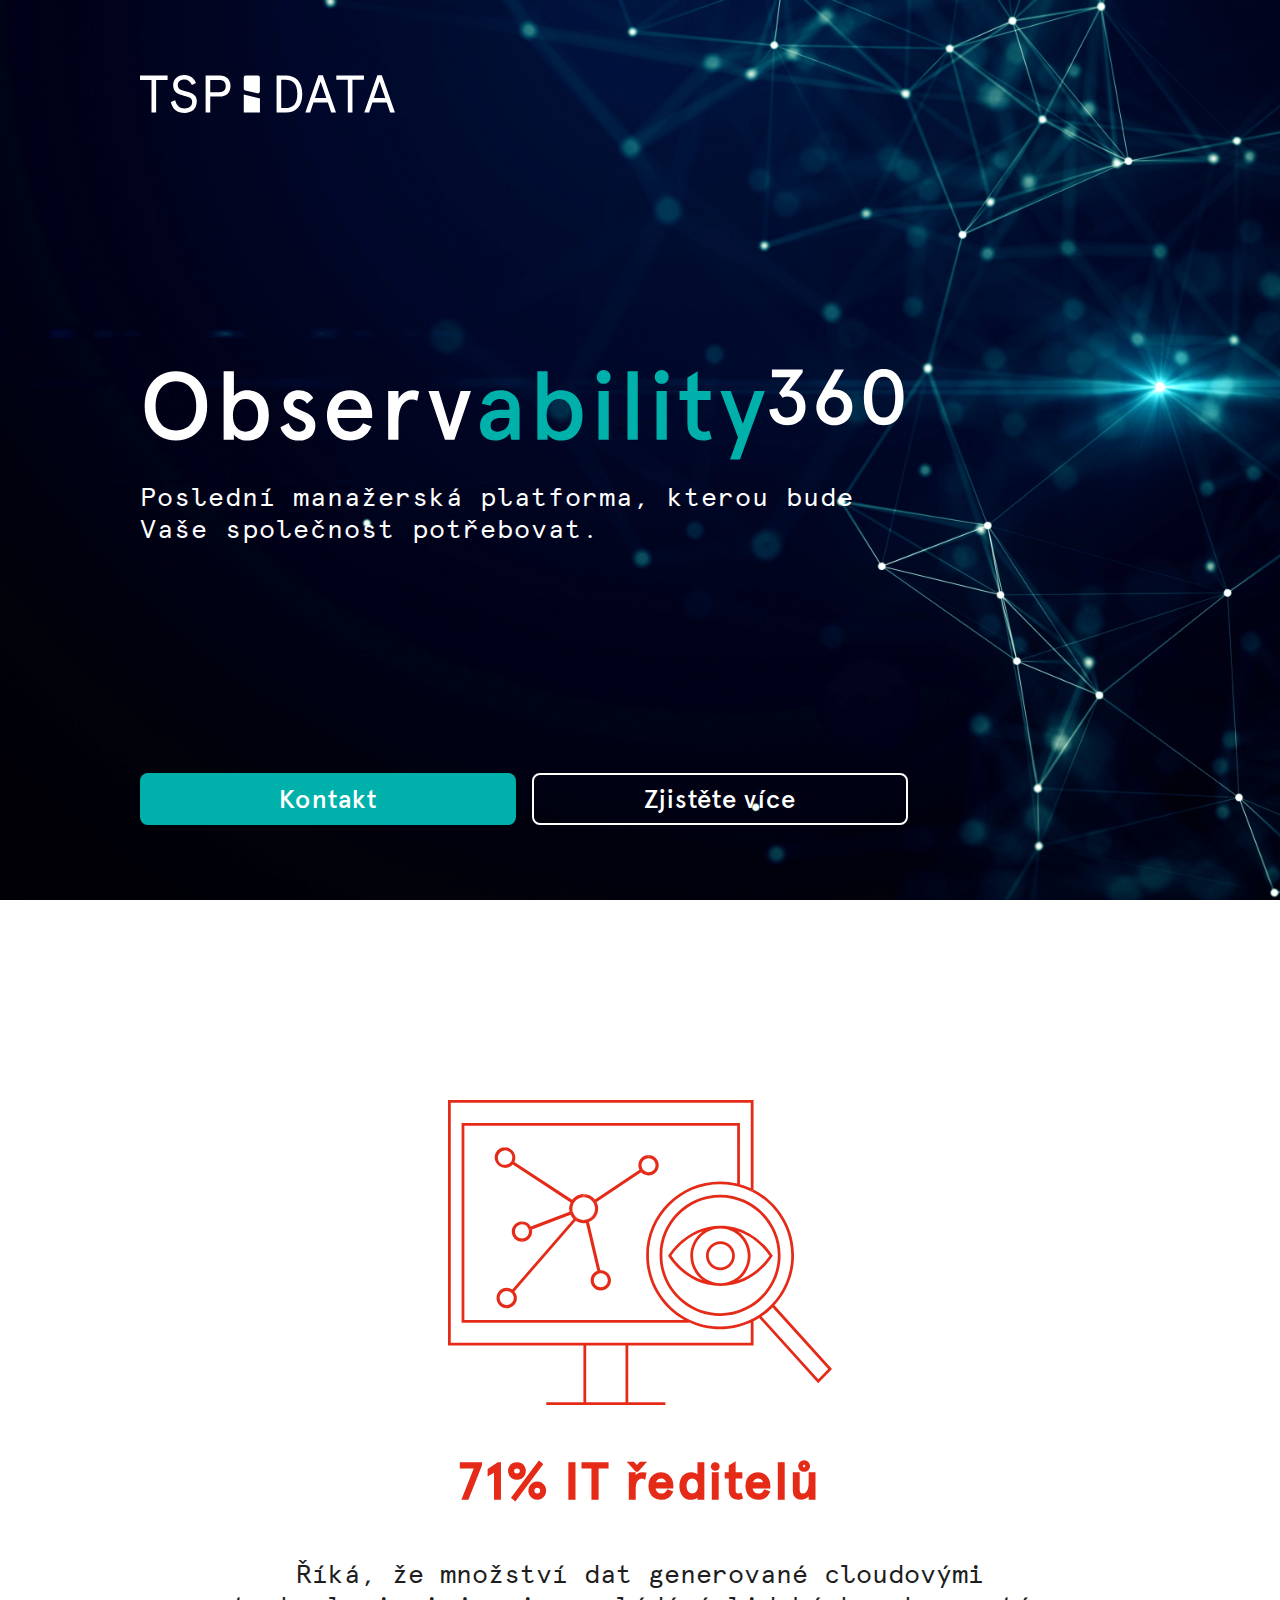
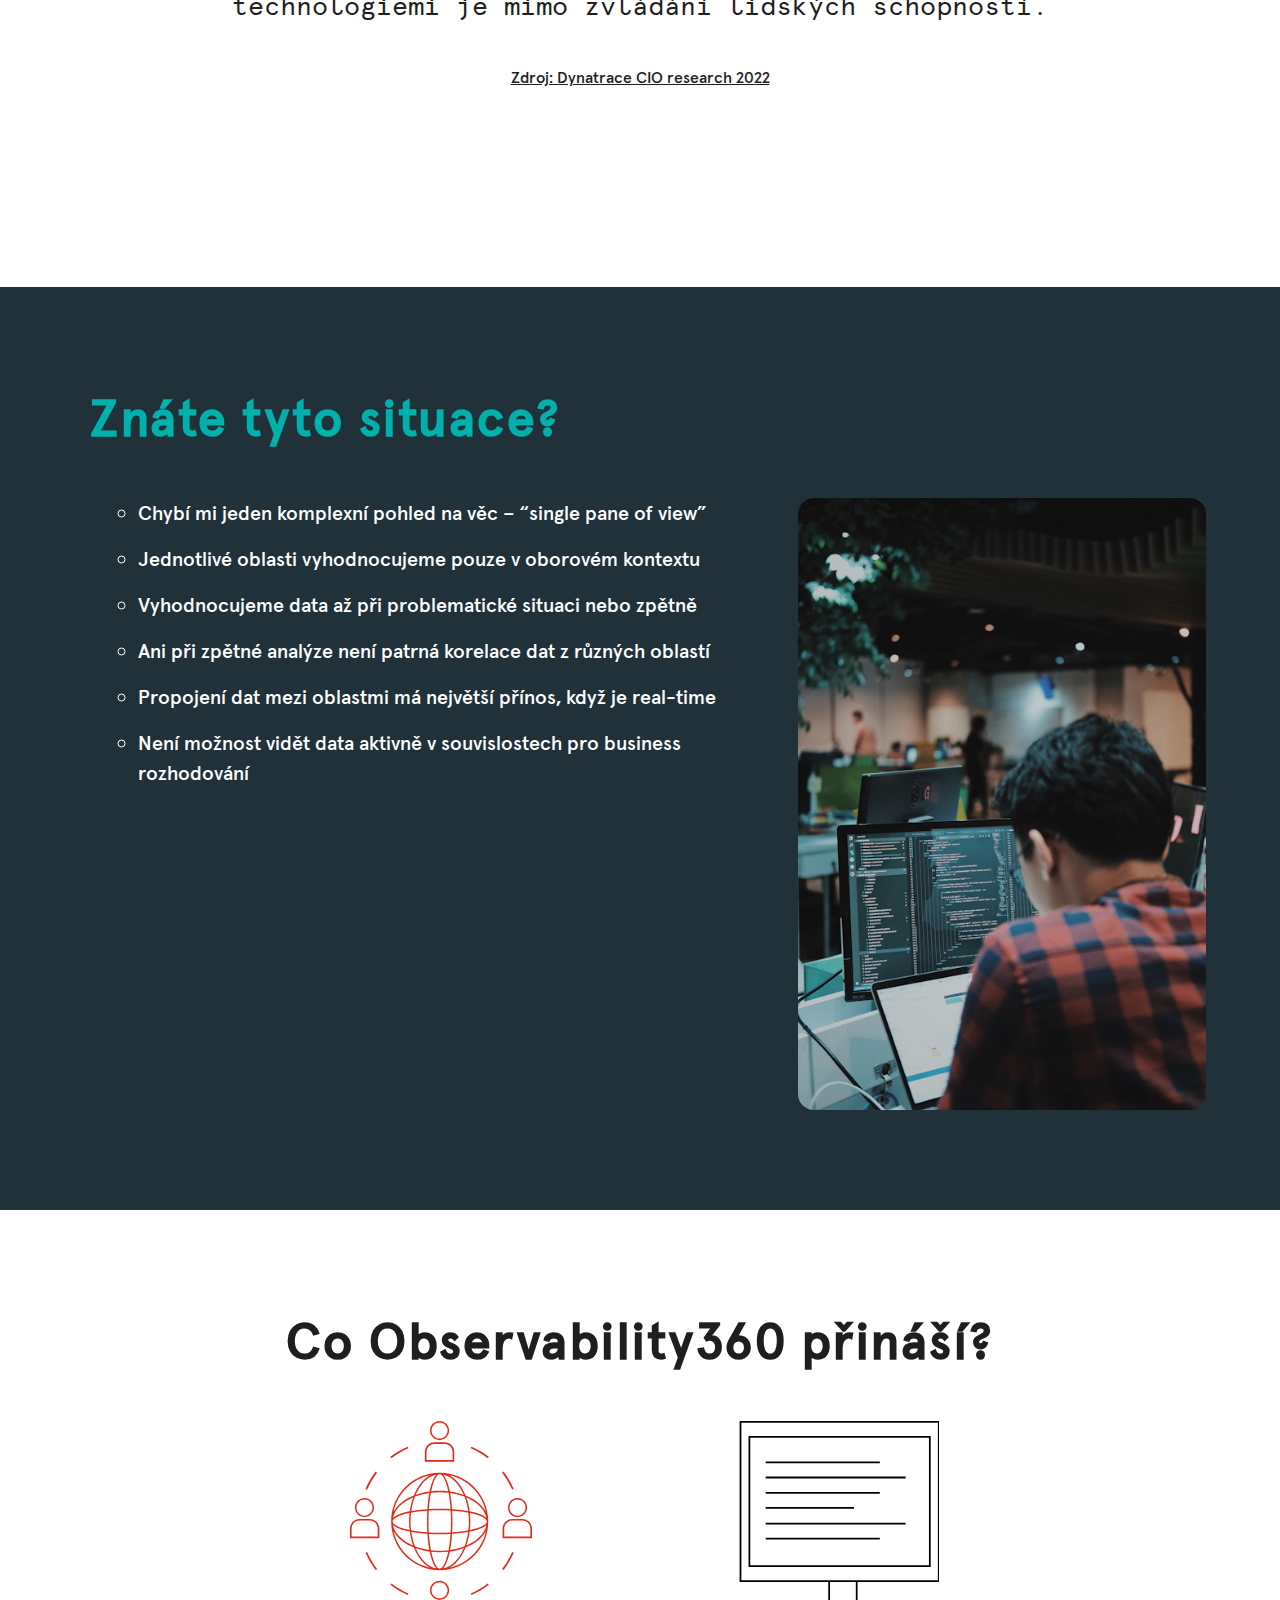
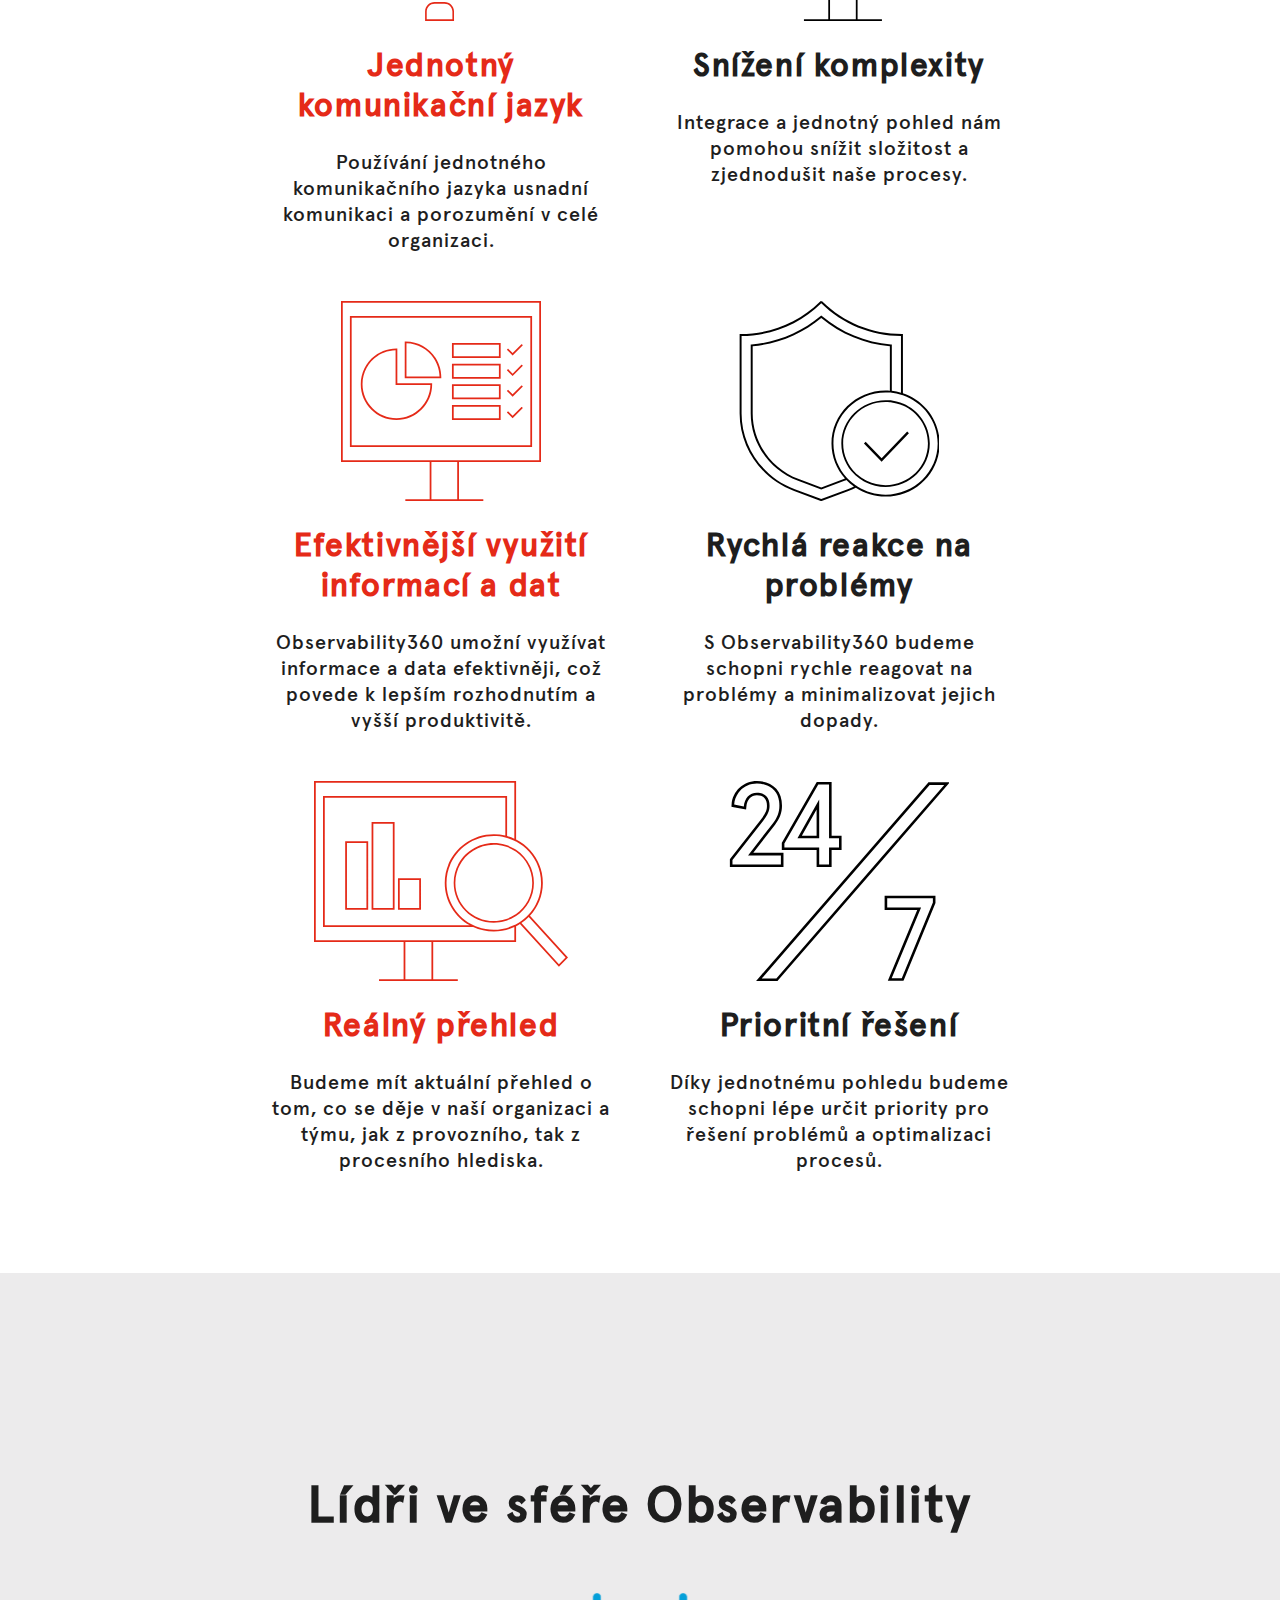
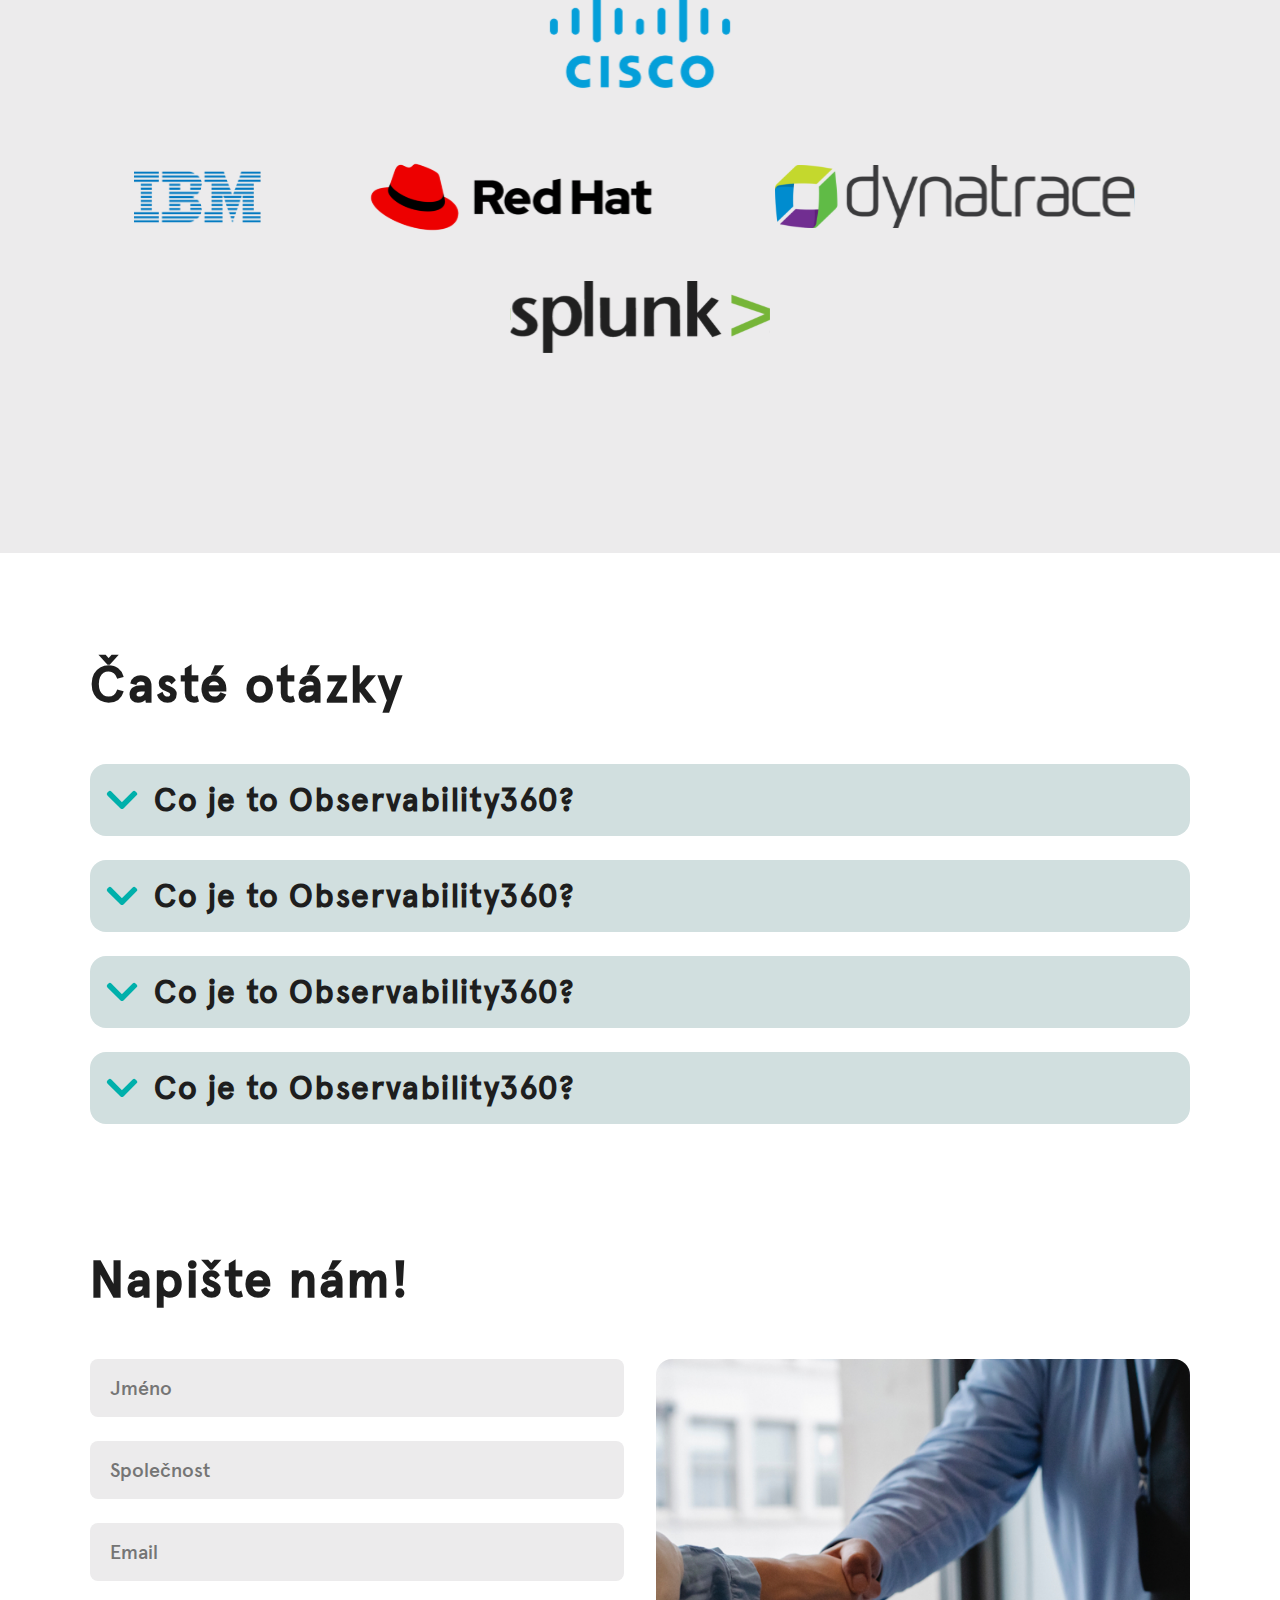
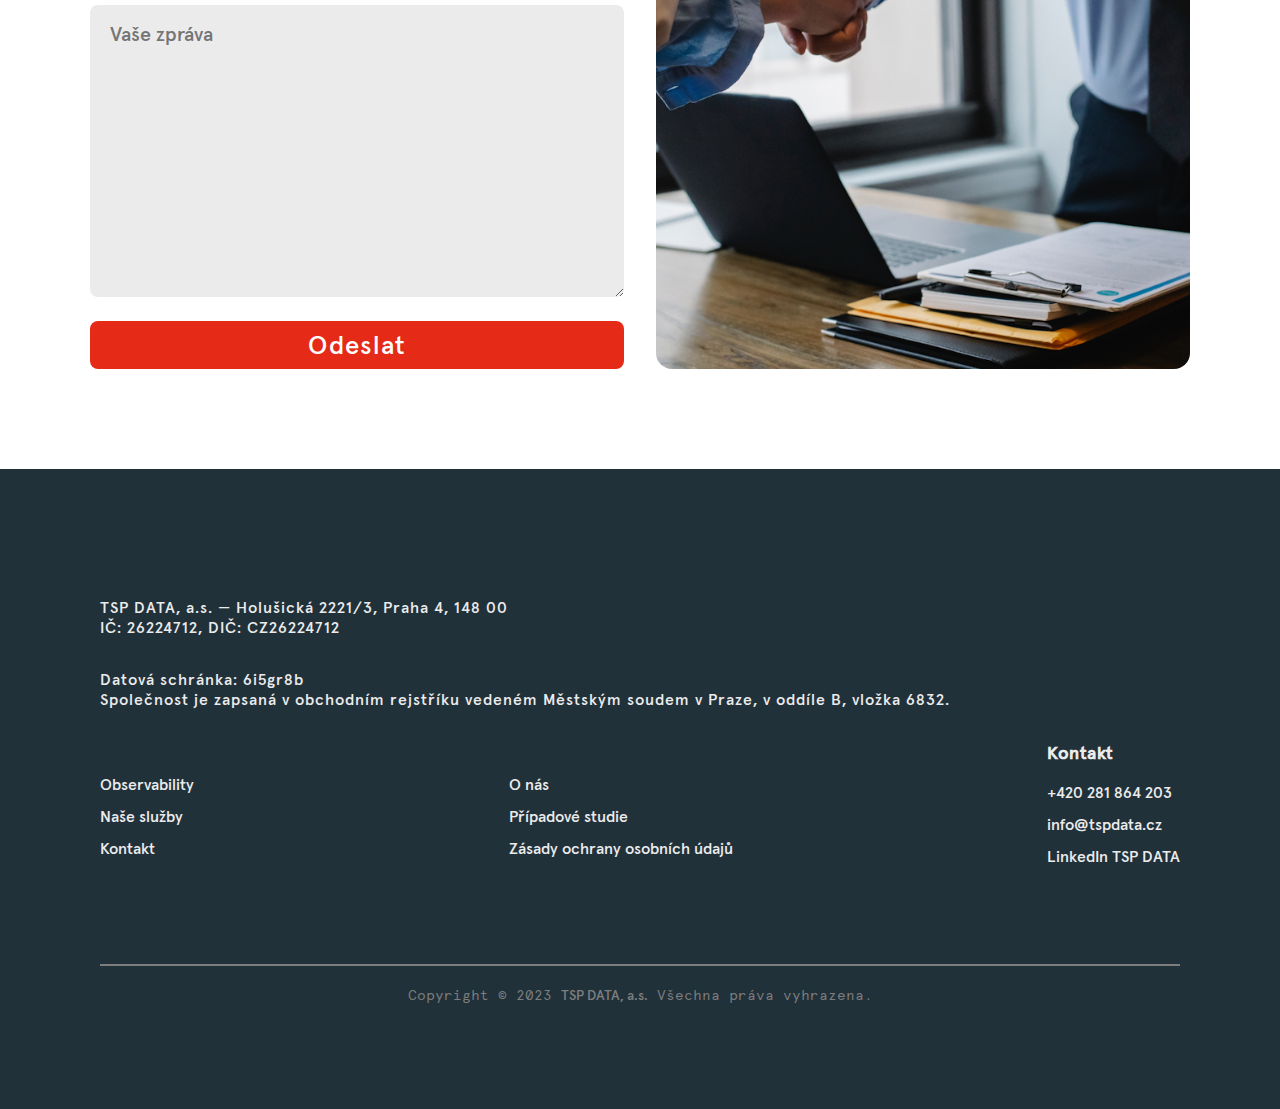
==== index.html @ fbb6b7b9 "changed media queries to use max and min width" ====
<!DOCTYPE html>
<html lang="en">
<head>
  <meta charset="UTF-8">
  <meta name="viewport" content="width=device-width, initial-scale=1.0">
  <title>TSP Data | Observability360 </title>
  <meta title="Observability360 je platforma ...">
  <link rel="stylesheet" href="css/global.css">
  <script defer src="script.js"></script>
  <link rel="icon" href="https://www.tspdata.cz/wp-content/uploads/2023/11/cropped-tsp_favicon-192x192.png" sizes="192x192">
  <meta property="og:type" content="website">
  <meta property="og:locale" content="cs_CZ">
  <meta property="og:title" content="TSP DATA, a.s.">
  <meta property="og:url" content="https://www.tspdata.cz/">
  <meta property="og:site_name" content="TSP DATA, a.s.">
  <meta name="twitter:card" content="summary_large_image">
</head>
<body>
  <section class="hero">
    <div class="text-max-width-container">
      <div class="hero-container">
        <a href="https://tspdata.cz" class="logo-tsp"><img class="logo-tsp" src="assets/logos/TSP-DATA-logo_dopln-bila.svg" alt="TSP Data logo"></a>
        <div>
          <img class="logo" src="assets/logos/O360-blue-light.svg" alt="Observability360 logo">
          <h3 class="subtitle">Poslední manažerská platforma, kterou bude Vaše společnost potřebovat.</h3>
        </div> 
        <div class="btn-side-by-side">
          <a href="#contact-form">
            <button class="primary">Kontakt</button>
          </a>
          <a href="#research">
            <button class="secondary">Zjistěte více</button>
          </a>
        </div>
      </div>  
    </div>      
  </section>
  <section id="research" class="research">
    <div class="text-max-width-container">
      <div class="research-container">
        <img class="o360"src="assets/icons/TSP-ikona-O360-cervena.svg" alt="Observability360 logo">
        <h1>71% IT ředitelů</h1>
        <h3>Říká, že množství dat generované cloudovými technologiemi je mimo zvládání lidských schopností.</h3>
        <a href="https://www.dynatrace.com/news/press-release/2022-global-cio-report/" class="source">Zdroj: Dynatrace CIO research 2022</a>
      </div>
    </div>
  </section>
  <!-- <svg class="divider-top" xmlns="http://www.w3.org/2000/svg" viewBox="0 0 1279 50" fill="none">
    <path d="M-1 50L1279 0V50H-1Z" fill="#20313A"/>
    </svg> -->
  <section class="situations">
    <div class="text-max-width-container">
      <h1>Znáte tyto situace?</h1>
      <div class="situations-grid">
        <ul>
          <li>Chybí mi jeden komplexní pohled na věc – “single pane of view”</li>
          <li>Jednotlivé oblasti vyhodnocujeme pouze v oborovém kontextu</li>
          <li>Vyhodnocujeme data až při problematické situaci nebo zpětně</li>
          <li>Ani při zpětné analýze není patrná korelace dat z různých oblastí</li>
          <li>Propojení dat mezi oblastmi má největší přínos, když je real-time</li>
          <li>Není možnost vidět data aktivně v souvislostech pro business rozhodování</li>
        </ul>
        <img src="assets/images/arif-riyanto-G1N9kDHqBrQ-unsplash.webp" alt="Programátor">
      </div>
    </div>
  </section>
  <!-- <svg class="divider-bottom" xmlns="http://www.w3.org/2000/svg" viewBox="0 0 1279 50" fill="none">
    <path d="M1279 0L-1 50V0L1279 0Z" fill="#20313A"/>
  </svg> -->
  <section class="key-features">
    <div class="text-max-width-container">
      <h1> Co Observability360 přináší?</h1>
      <div class="card-area">
        <div class="card">
          <img src="assets/icons/TSP-ikona-outsourcing-cervena.svg" alt="">
          <h2 class="red">Jednotný komunikační jazyk</h2>
          <p>Používání jednotného komunikačního jazyka usnadní komunikaci a porozumění v
            celé organizaci.</p> 
        </div>
        <div class="card">
          <img src="assets/icons/TSP-ikona-ICT-cerna.svg" alt="">
          <h2 class="blue">Snížení komplexity</h2>
          <p>Integrace a jednotný pohled nám pomohou snížit složitost a zjednodušit naše procesy.</p> 
        </div>
        <div class="card">
          <img src="assets/icons/TSP-ikona-analyza-cervena.svg" alt="">
          <h2 class="red">Efektivnější využití informací a dat</h2>
          <p>Observability360  umožní využívat informace a data efektivněji, což povede k lepším rozhodnutím a vyšší produktivitě.</p> 
        </div>
        <div class="card">
          <img src="assets/icons/TSP-ikona-security-cerna.svg" alt="">
          <h2 class="blue">Rychlá reakce na problémy</h2>
          <p>S Observability360 budeme schopni rychle reagovat na problémy a minimalizovat
            jejich dopady.</p> 
        </div>
        <div class="card">
          <img src="assets/icons/TSP-ikona-monitoring-cervena.svg" alt="">
          <h2 class="red">Reálný přehled</h2>
          <p>Budeme mít aktuální přehled o tom, co se děje v naší organizaci a týmu, jak z provozního, tak z
            procesního hlediska.</p> 
        </div>
        <div class="card">
          <img src="assets/icons/TSP-ikona-24-7-cerna.svg" alt="">
          <h2 class="blue">Prioritní řešení</h2>
          <p>Díky jednotnému pohledu budeme schopni lépe určit priority pro řešení problémů a optimalizaci
            procesů.</p> 
        </div>
      </div>  
    </div> 
  </section>
  <!-- <svg class="divider-top" xmlns="http://www.w3.org/2000/svg" viewBox="0 0 1279 50" fill="none">
    <path d="M1280 50L-1.99997 0V50L1280 50Z" fill="#ECEBEC"/>
  </svg> -->
  <section class="testimonials">
    <div class="text-max-width-container">
      <h1>Lídři ve sféře Observability</h1>
      <a href="https://www.cisco.com/site/us/en/solutions/full-stack-observability/what-is-observability.html"><img class="main-testimonial" src="assets/logos/cisco.svg" alt="Cisco Logo"></a>
      <div class="testimonials-area">
        <a href="https://www.ibm.com/topics/observability"><img src="assets/logos/ibm.png" alt="IBM Logo"></a>
        <a href="https://www.redhat.com/en/topics/devops/what-is-observability"><img src="assets/logos/redhat.svg" alt="RedHat Logo"></a>
        <a href="https://www.dynatrace.com/platform/observability/"><img src="assets/logos/dynatrace.svg" alt="Dynatrace logo"></a>
        <a href="https://www.splunk.com/en_us/blog/learn/observability.html"><img src="assets/logos/splunk.svg" alt="Splunk logo"></a>
      </div>
    </div>
  </section>
  <!-- <svg class="divider-bottom" xmlns="http://www.w3.org/2000/svg" viewBox="0 0 1279 50" fill="none">
    <path d="M-2 0L1280 50V0L-2 0Z" fill="#ECEBEC"/>
  </svg> -->
  <section class="faq">
    <div class="text-max-width-container">
      <h1>Časté otázky</h1>
      <div class="faq-card open">
        <div class="title" onclick="toggleText(this)">
          <button class="open-faq">
            <img class="open-btn show" src="assets/icons/open-blue.svg" alt="Open">
            <img class="close-btn" src="assets/icons/close-blue.svg" alt="Close">
          </button>
          <h2>Co je to Observability360?</h2>
        </div>
        <div class="text">
          <p>Lorem, ipsum dolor sit amet consectetur adipisicing elit. Officiis debitis placeat incidunt velit vero. Impedit, quia? Placeat quas alias fugiat debitis quos, molestiae pariatur eveniet. Accusamus magni amet suscipit adipisci.</p>
        </div>
      </div>
      <div class="faq-card open">
        <div class="title" onclick="toggleText(this)">
          <button class="open-faq">
            <img class="open-btn show" src="assets/icons/open-blue.svg" alt="Open">
            <img class="close-btn" src="assets/icons/close-blue.svg" alt="Close">
          </button>
          <h2>Co je to Observability360?</h2>
        </div>
        <div class="text">
          <p>Lorem, ipsum dolor sit amet consectetur adipisicing elit. Officiis debitis placeat incidunt velit vero. Impedit, quia? Placeat quas alias fugiat debitis quos, molestiae pariatur eveniet. Accusamus magni amet suscipit adipisci.</p>
        </div>
      </div>
      <div class="faq-card open">
        <div class="title" onclick="toggleText(this)">
          <button class="open-faq">
            <img class="open-btn show" src="assets/icons/open-blue.svg" alt="Open">
            <img class="close-btn" src="assets/icons/close-blue.svg" alt="Close">
          </button>
          <h2>Co je to Observability360?</h2>
        </div>
        <div class="text">
          <p>Lorem, ipsum dolor sit amet consectetur adipisicing elit. Officiis debitis placeat incidunt velit vero. Impedit, quia? Placeat quas alias fugiat debitis quos, molestiae pariatur eveniet. Accusamus magni amet suscipit adipisci.</p>
        </div>
      </div>
      <div class="faq-card open">
        <div class="title" onclick="toggleText(this)">
          <button class="open-faq">
            <img class="open-btn show" src="assets/icons/open-blue.svg" alt="Open">
            <img class="close-btn" src="assets/icons/close-blue.svg" alt="Close">
          </button>
          <h2>Co je to Observability360?</h2>
        </div>
        <div class="text">
          <p>Lorem, ipsum dolor sit amet consectetur adipisicing elit. Officiis debitis placeat incidunt velit vero. Impedit, quia? Placeat quas alias fugiat debitis quos, molestiae pariatur eveniet. Accusamus magni amet suscipit adipisci.</p>
        </div>
      </div>
    </div>
  </section>
  <section id="contact-form" class="contact-form">
    <div class="text-max-width-container">
      <h1>Napište nám!</h1>
      <div class="form-grid">
        <form action="submit">
          <input type="text" placeholder="Jméno">
          <input type="text" placeholder="Společnost">
          <input type="email"placeholder="Email">
          <textarea placeholder="Vaše zpráva" cols="30" rows="10"></textarea>
          <button class="primary" type="submit">Odeslat</button>
        </form>
        <img src="assets/images/pexels-sora-shimazaki-5673488.webp" alt="Dva lidé podávající si ruku">
      </div>
    </div> 
  </section>
  <section class="footer">
    <div class="text-max-width-container">
      <div id="footer" class="container">
        <div class="footer__row">
          <div class="footer__left">
            <div class="">
              <a href="/"><img src="https://www.tspdata.cz/wp-content/themes/tsp-data/images/logo-footer.svg" alt=""></a>
              <p>TSP DATA, a.s. — Holušická 2221/3, Praha 4, 148 00 <br>
                IČ: 26224712, DIČ: CZ26224712 </p>
    
              <p>Datová schránka: 6i5gr8b <br>
                Společnost je zapsaná v obchodním rejstříku vedeném Městským soudem v Praze, v oddíle B, vložka 6832.
              </p>
            </div>
          </div>
          <div class="footer_right">
            <div class="footer__nav">
              <ul>
                <li><a href="/sluzby/observability/">Observability</a></li>
                <li><a href="/sluzby/">Naše služby</a></li>
                <li><a href="/kontakt/">Kontakt</a></li>
              </ul>
            </div>
            <div class="footer__nav">
              <ul>
                <li><a href="/o-nas/">O nás</a></li>
                <li><a href="/pripadove-studie/">Případové studie</a></li>
                <li><a href="/ochrana-osobnich-udaju/">Zásady ochrany osobních údajů</a></li>
              </ul>
            </div>
            <div class="footer__social">
              <h5 class="footer__title">Kontakt</h5>
              <ul>
                <li><a href="tel: +420 281 864 203"><i class="ico ico-tel"></i>+420 281 864 203</a></li>
                <li><a href="mailto: info@tspdata.cz"><i class="ico ico-mail"></i>info@tspdata.cz</a></li>
                <li><a href="https://www.linkedin.com/company/tsp-data-a.s./about/"><i class="ico ico-in"></i>LinkedIn TSP DATA</a></li>
              </ul>
            </div>
    
          </div>
        </div>
        <div class="hr_wrapper">
          <hr>
        </div>
        <small>Copyright © 2023 <a href="/">TSP DATA, a.s.</a> Všechna práva vyhrazena.</small>
      </div>
    </div>
    
  </section>
  

</body>
</html>
---- css/global.css ----
@import url(faq.css);
@import url(form.css);
@import url(hero.css);
@import url(key-features.css);
@import url(research.css);
@import url(situations.css);
@import url(testimonials.css);
@import url(footer.css);

@import url(../font/apercu-mono.css);
@import url(../font/apercu.css);

:root {
  --clr-red: rgba(229, 42, 24, 1);
  --clr-black: rgba(30, 30, 30, 1);
  --clr-darkblue: rgba(0, 65, 92, 1);
  --clr-lightblue: rgba(0, 176, 171, 1);
  --clr-bluewhite: rgba(209, 223, 223, 1);
  --clr-offwhite: rgba(236, 235, 236, 1);
  --clr-greenblack: #20313A;
  --input-placeholder: rgba(30, 30, 30, 0.6);
  --font: 'apercu-medium-pro', sans-serif;
  --font-mono: 'apercu-mono-regular-pro', sans-serif;

  --heading-margin: 48px;
  --h1: 50px;
  --h2: 32px;
  --h3: 26px;
  --p: 20px;

  --default-padding: 5%;
}
* {
  padding:0;
  margin:0;
  box-sizing: border-box;
  font-family: var(--font);
  color:var(--clr-black);
}
html {
  scroll-behavior: smooth;
}
h1 {
  font-family: var(--font);
  font-size: var(--h1);
  font-style: normal;
  font-weight: 600;
  line-height: normal;
  letter-spacing: 2.5px;
  overflow-wrap: break-word;
  word-break: break-word;
}
h2 {
  font-family: var(--font);
  font-size: var(--h2);
  font-style: normal;
  font-weight: 600;
  line-height: normal;
  letter-spacing: 1.6px;
}
h3 {
  font-family: var(--font-mono);
  font-size: var(--h3);
  font-style: normal;
  font-weight: 400;
  line-height: normal;
}
p {
  font-family: var(--font);
  font-size: var(--p);
  font-style: normal;
  line-height: normal;
  letter-spacing: 1px;
}
li {
  font-family:var(--font);
  font-size: var(--p);
  font-style: normal;
  line-height: 150%;
  list-style-type:circle;
}
.primary, .secondary {
  padding: 8px 24px;
  color: #FFF;
  border-radius: 8px;
  font-weight: 500;
  font-family: var(--font);
  font-size: var(--h3);
  letter-spacing: 1.3px;
  cursor: pointer;
  width: 100%;
  height: 100%;
}
.primary {
  border:none;
  letter-spacing: 1.3px;
  background: #00B0AB;
  transition: transform 200ms; 
}
.primary:hover {
  transform: scale(1.05);
  filter:saturate(1.3)
}
.secondary {
  border:none;
  border: 2px solid #FFF;
  background-color: inherit;
  transition: background-color 200ms, color 200ms, transform 200ms
}
.secondary:hover {
  background-color: white;
  color:var(--clr-black);
  transform: scale(1.05);
}
.divider-top {
  bottom:-6px;
}
.divider-bottom {
  top: -3px;
}
.text-max-width-container {
  max-width: 1100px;
  margin: 0 auto;
}
@media screen and (max-width: 500px) {
  :root {
    --heading-margin: 24px;
    --h1: 28px;
    --h2: 22px;
    --h3: 18px;
    --p: 16px;
  }
}
@media screen and (min-width: 1100px) {
  :root {
    --default-padding: 50px;
  }
}
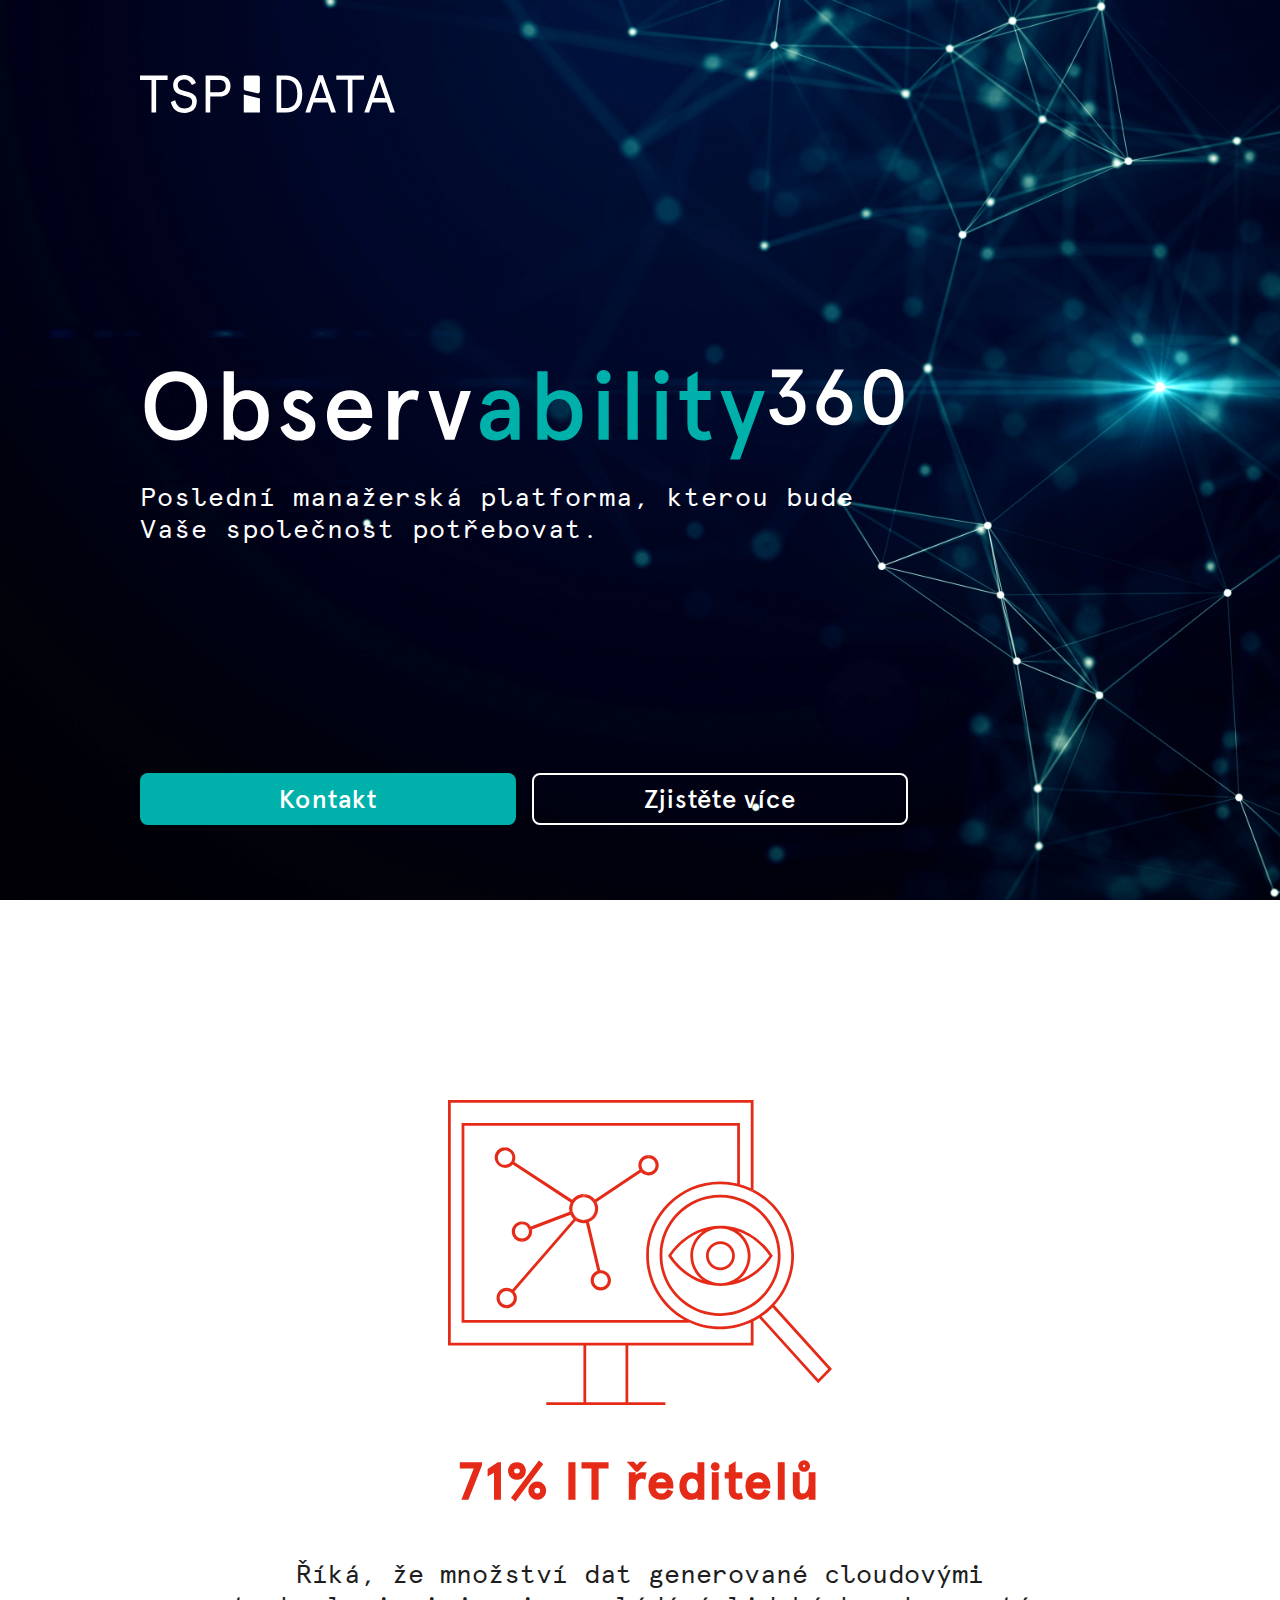
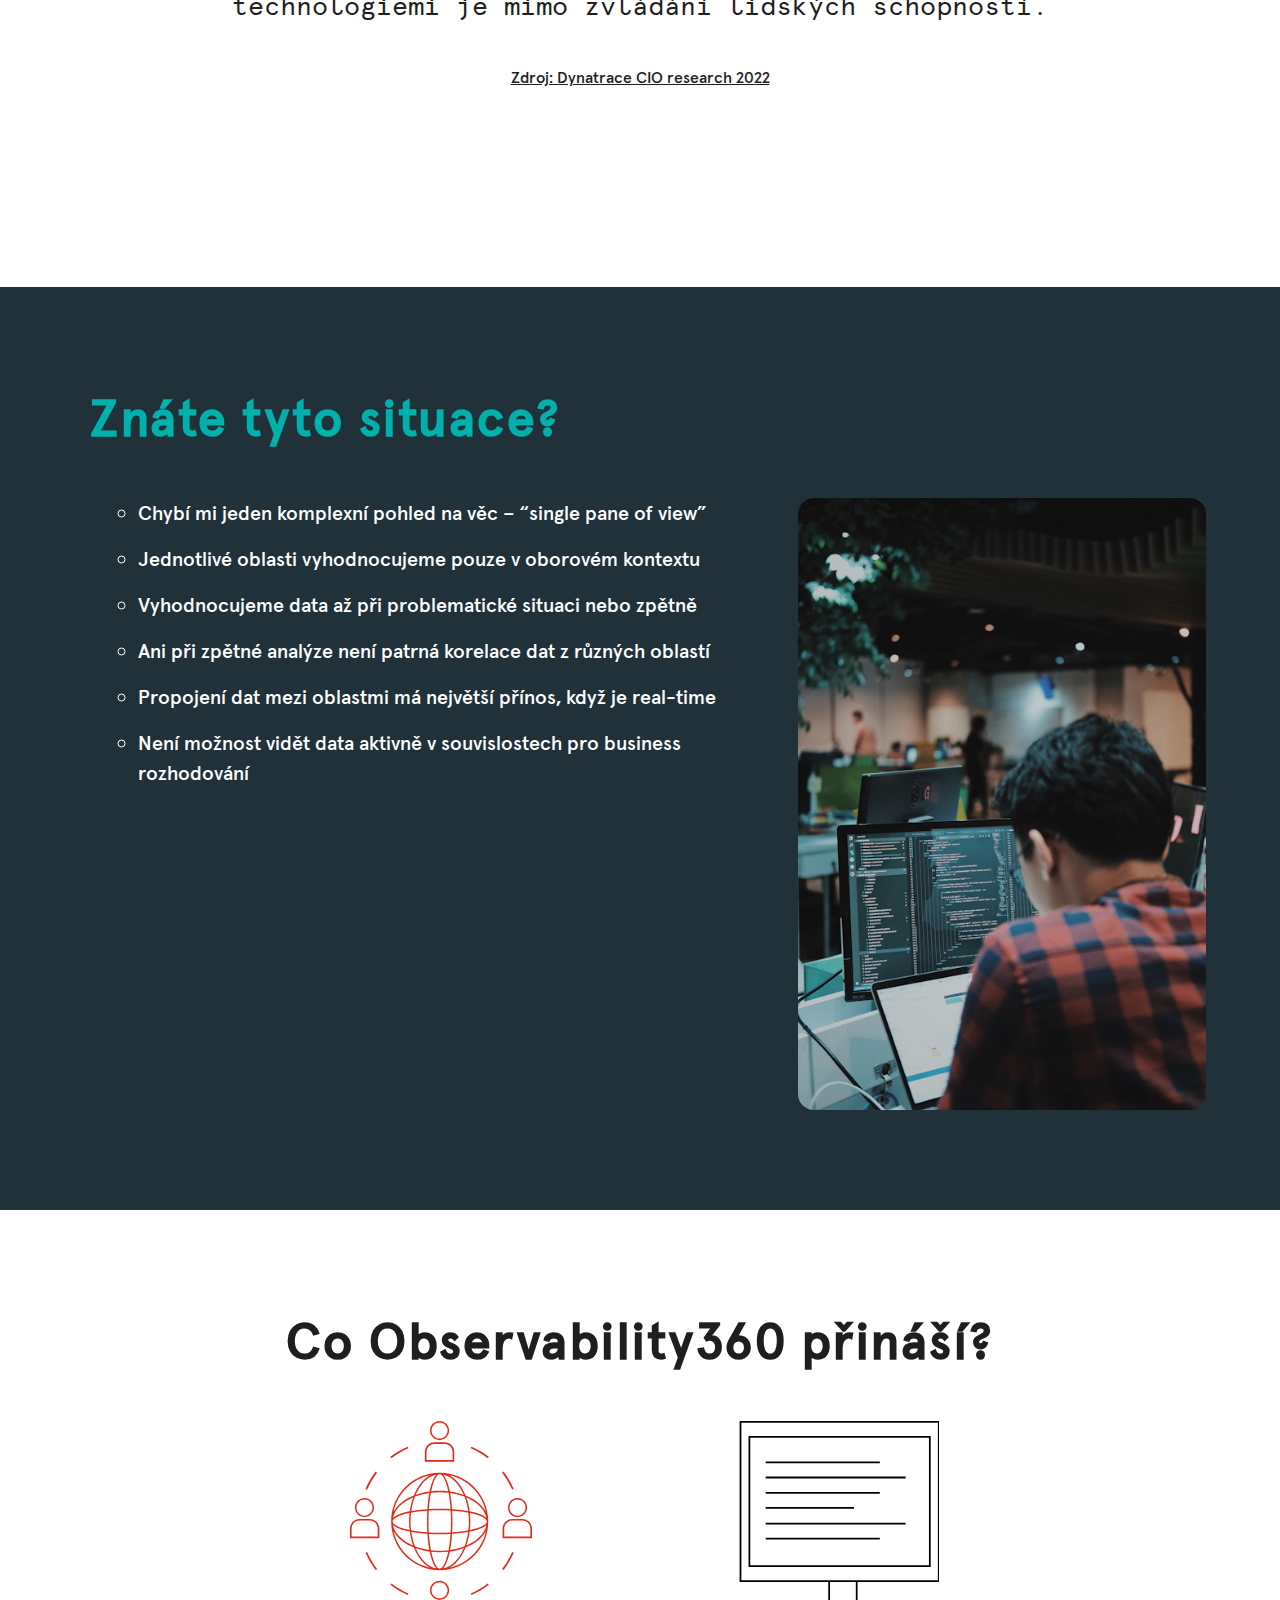
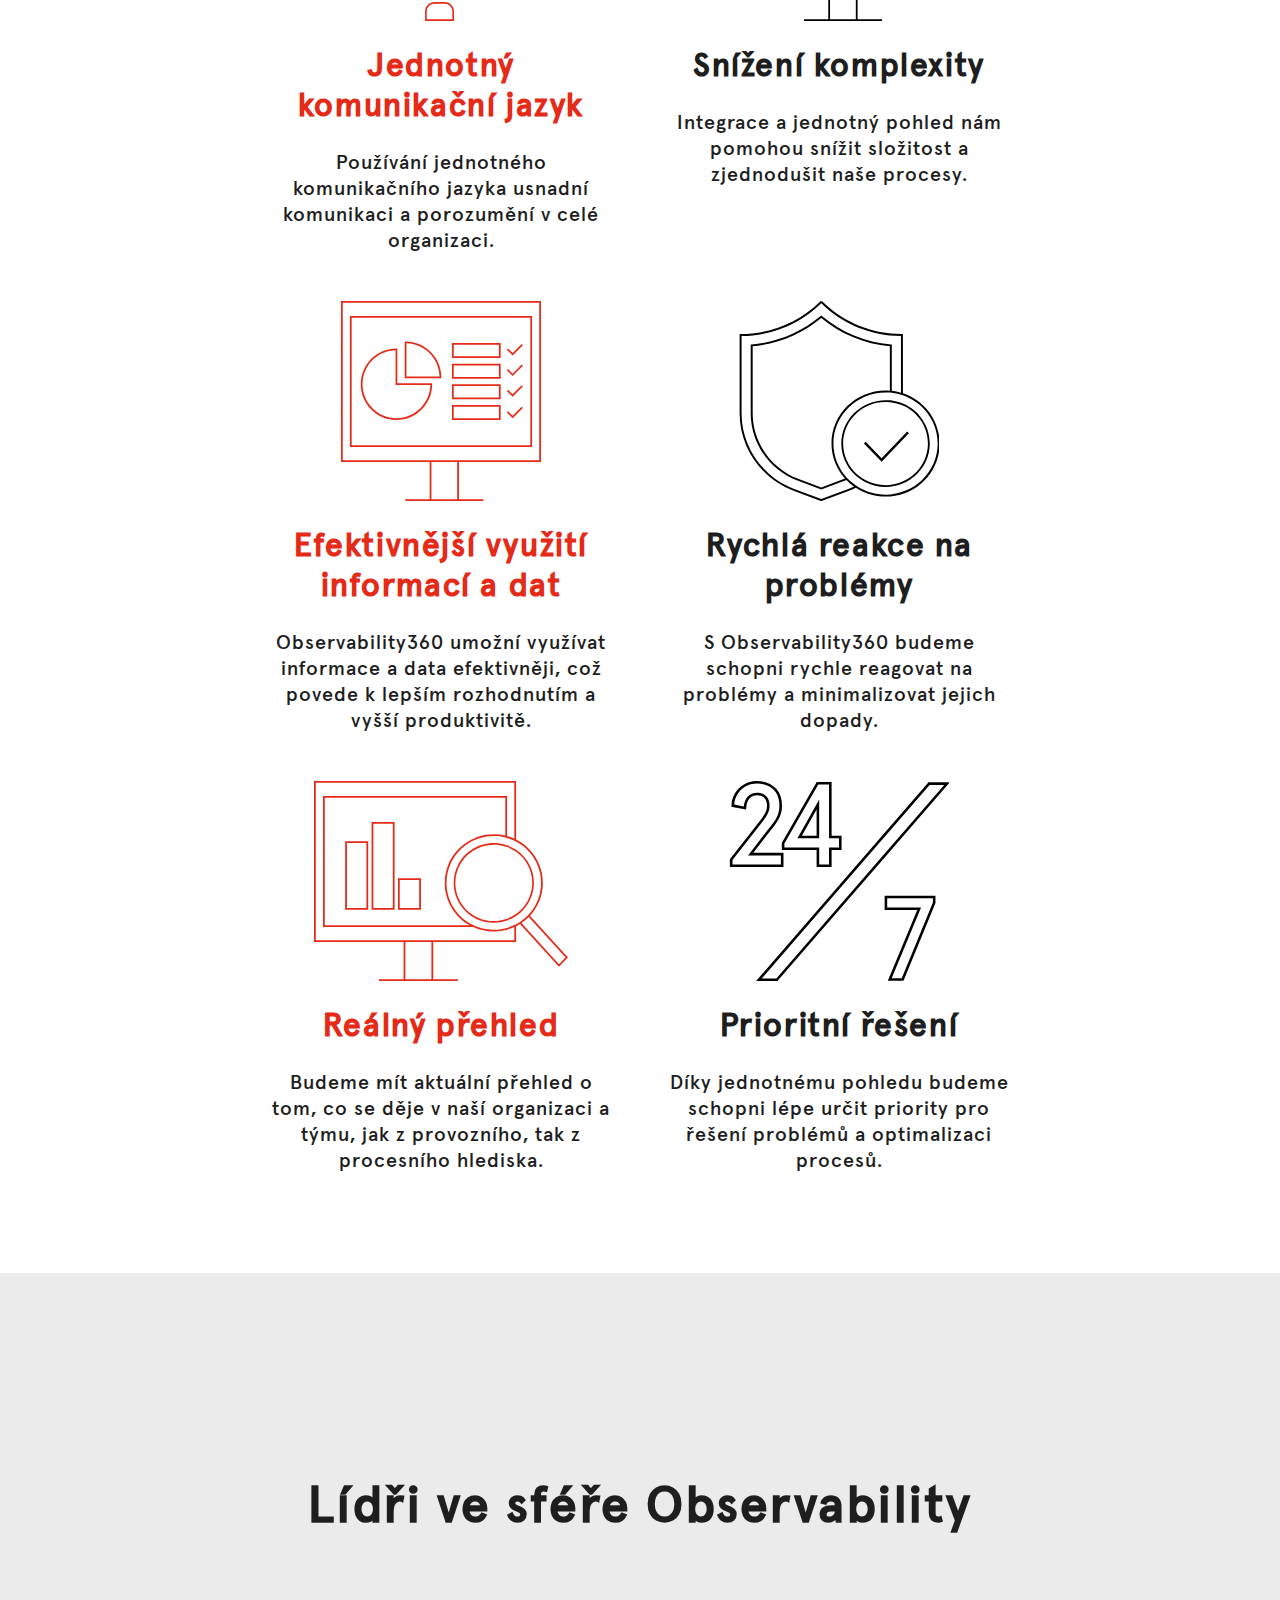
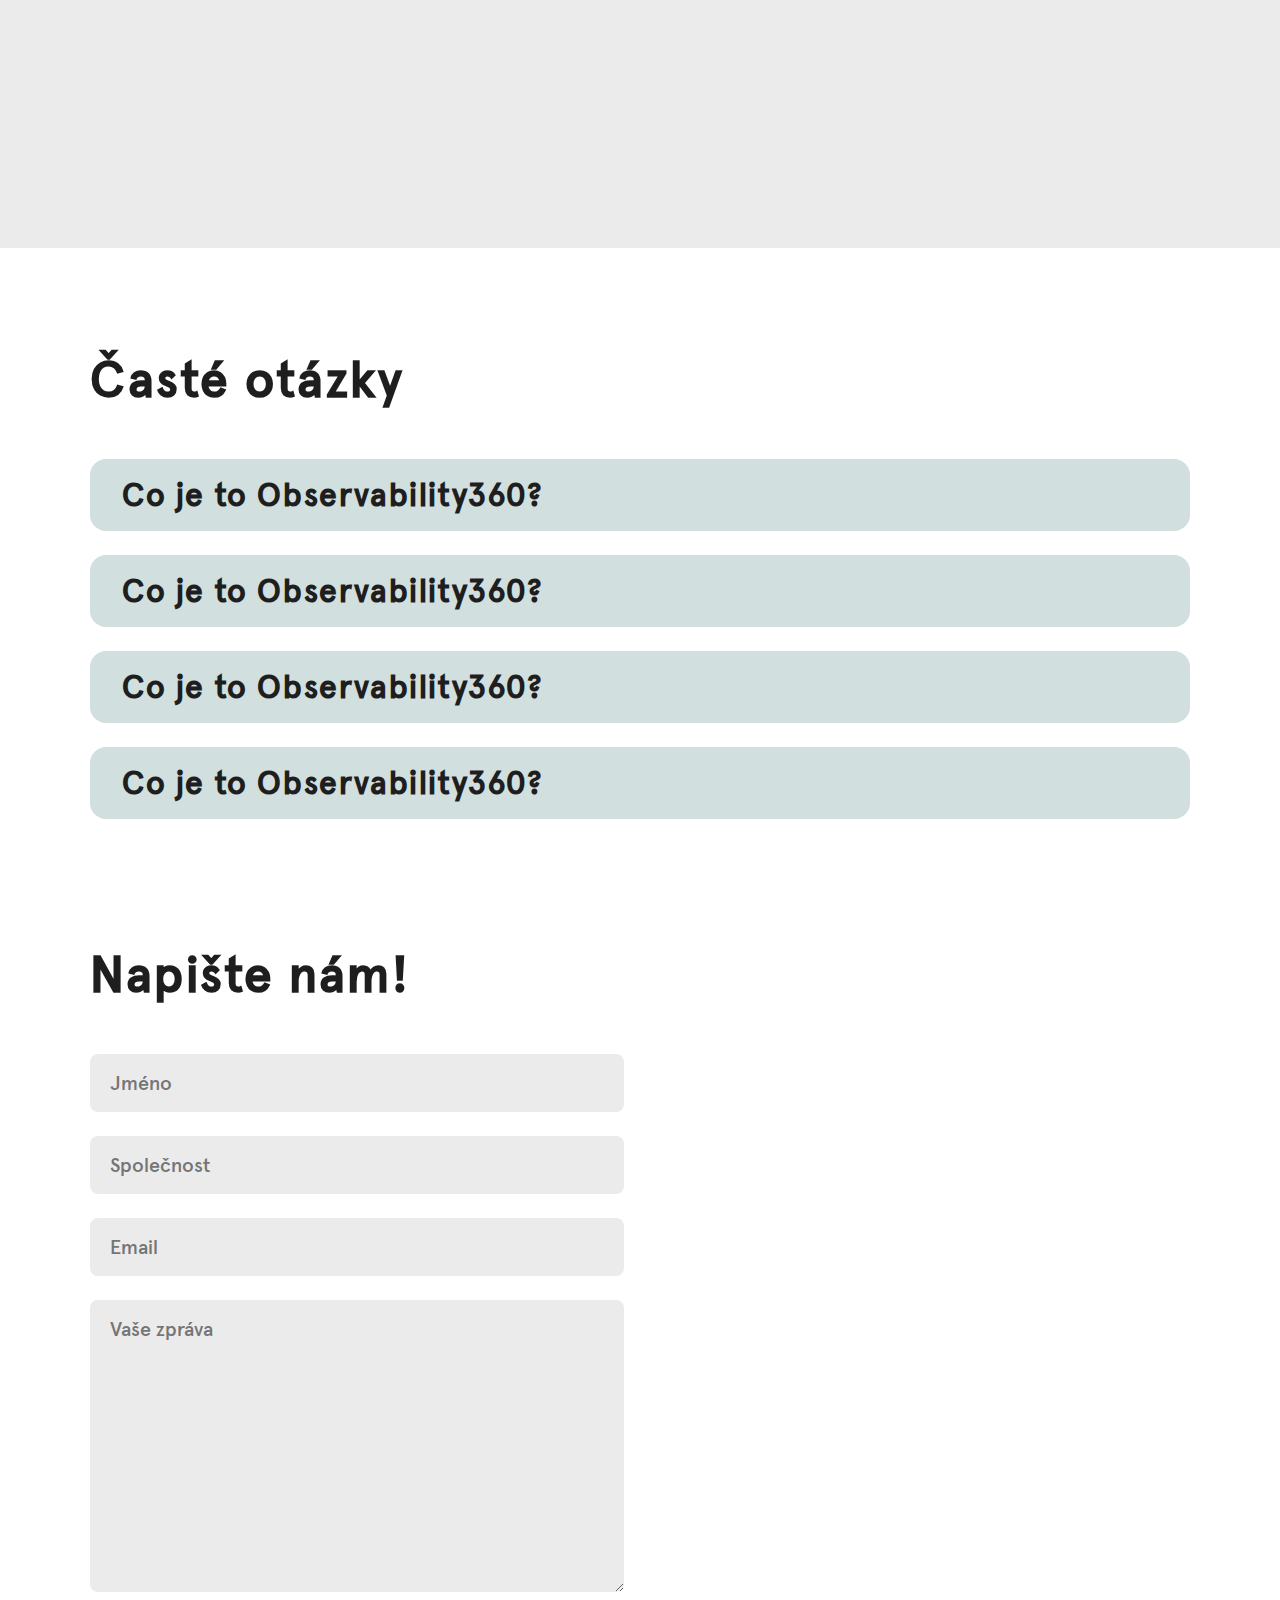
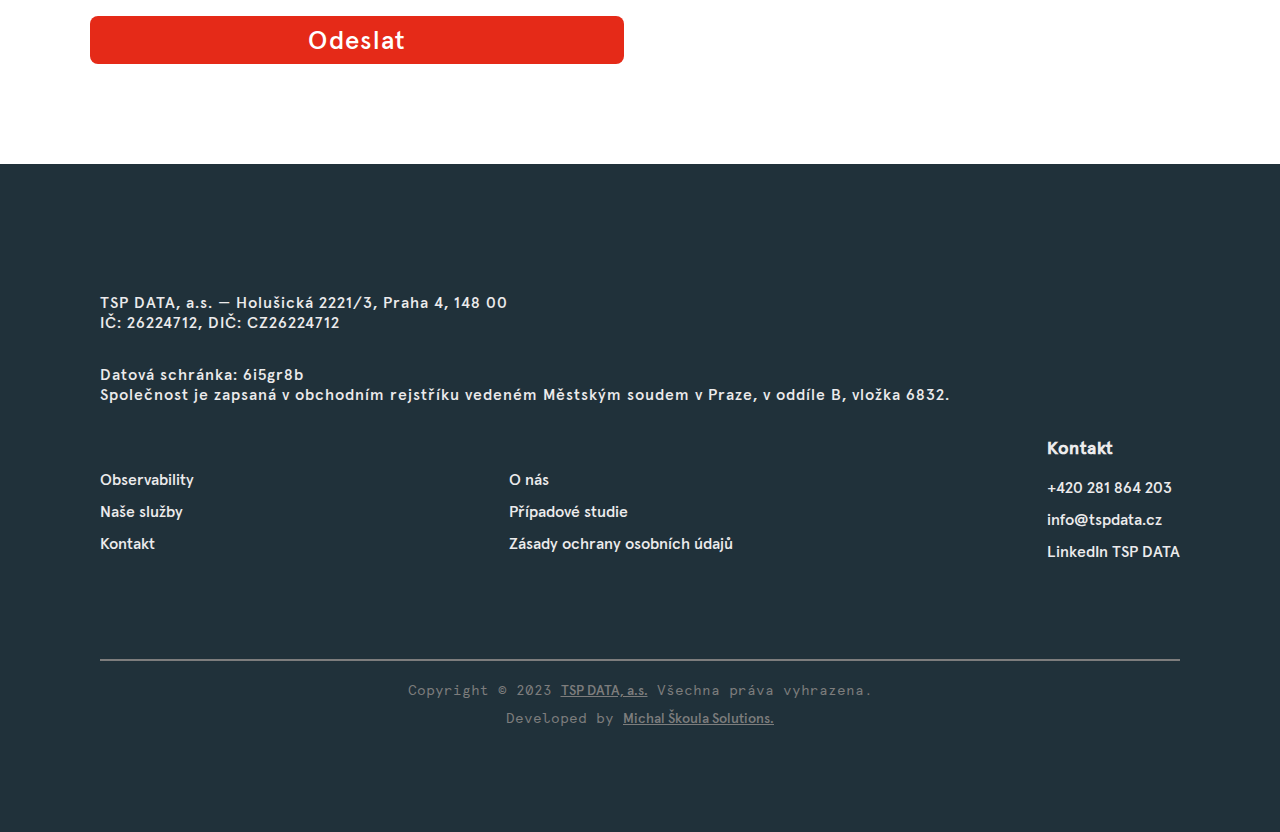
==== commit 2e01b0b3: "various SEO improvements" ====
--- a/index.html
+++ b/index.html
@@ -14,14 +14,15 @@
   <meta property="og:url" content="https://www.tspdata.cz/">
   <meta property="og:site_name" content="TSP DATA, a.s.">
   <meta name="twitter:card" content="summary_large_image">
+  <link rel="preload" as="image" href="assets/images/hero.webp">
 </head>
 <body>
   <section class="hero">
     <div class="text-max-width-container">
       <div class="hero-container">
-        <a href="https://tspdata.cz" class="logo-tsp"><img class="logo-tsp" src="assets/logos/TSP-DATA-logo_dopln-bila.svg" alt="TSP Data logo"></a>
+        <a href="https://tspdata.cz" class="logo-tsp"><img loading="lazy" class="logo-tsp" src="assets/logos/TSP-DATA-logo_dopln-bila.svg" alt="TSP Data logo"></a>
         <div>
-          <img class="logo" src="assets/logos/O360-blue-light.svg" alt="Observability360 logo">
+          <img loading="lazy" class="logo" src="assets/logos/O360-blue-light.svg" alt="Observability360 logo">
           <h3 class="subtitle">Poslední manažerská platforma, kterou bude Vaše společnost potřebovat.</h3>
         </div> 
         <div class="btn-side-by-side">
@@ -38,7 +39,7 @@
   <section id="research" class="research">
     <div class="text-max-width-container">
       <div class="research-container">
-        <img class="o360"src="assets/icons/TSP-ikona-O360-cervena.svg" alt="Observability360 logo">
+        <img loading="lazy" class="o360"src="assets/icons/TSP-ikona-O360-cervena.svg" alt="Observability360 logo">
         <h1>71% IT ředitelů</h1>
         <h3>Říká, že množství dat generované cloudovými technologiemi je mimo zvládání lidských schopností.</h3>
         <a href="https://www.dynatrace.com/news/press-release/2022-global-cio-report/" class="source">Zdroj: Dynatrace CIO research 2022</a>
@@ -60,7 +61,7 @@
           <li>Propojení dat mezi oblastmi má největší přínos, když je real-time</li>
           <li>Není možnost vidět data aktivně v souvislostech pro business rozhodování</li>
         </ul>
-        <img src="assets/images/arif-riyanto-G1N9kDHqBrQ-unsplash.webp" alt="Programátor">
+        <img loading="lazy" src="assets/images/arif-riyanto-G1N9kDHqBrQ-unsplash.webp" alt="Programátor">
       </div>
     </div>
   </section>
@@ -72,35 +73,35 @@
       <h1> Co Observability360 přináší?</h1>
       <div class="card-area">
         <div class="card">
-          <img src="assets/icons/TSP-ikona-outsourcing-cervena.svg" alt="">
+          <img loading="lazy" src="assets/icons/TSP-ikona-outsourcing-cervena.svg" alt="">
           <h2 class="red">Jednotný komunikační jazyk</h2>
           <p>Používání jednotného komunikačního jazyka usnadní komunikaci a porozumění v
             celé organizaci.</p> 
         </div>
         <div class="card">
-          <img src="assets/icons/TSP-ikona-ICT-cerna.svg" alt="">
+          <img loading="lazy" src="assets/icons/TSP-ikona-ICT-cerna.svg" alt="">
           <h2 class="blue">Snížení komplexity</h2>
           <p>Integrace a jednotný pohled nám pomohou snížit složitost a zjednodušit naše procesy.</p> 
         </div>
         <div class="card">
-          <img src="assets/icons/TSP-ikona-analyza-cervena.svg" alt="">
+          <img loading="lazy" src="assets/icons/TSP-ikona-analyza-cervena.svg" alt="">
           <h2 class="red">Efektivnější využití informací a dat</h2>
           <p>Observability360  umožní využívat informace a data efektivněji, což povede k lepším rozhodnutím a vyšší produktivitě.</p> 
         </div>
         <div class="card">
-          <img src="assets/icons/TSP-ikona-security-cerna.svg" alt="">
+          <img loading="lazy" src="assets/icons/TSP-ikona-security-cerna.svg" alt="">
           <h2 class="blue">Rychlá reakce na problémy</h2>
           <p>S Observability360 budeme schopni rychle reagovat na problémy a minimalizovat
             jejich dopady.</p> 
         </div>
         <div class="card">
-          <img src="assets/icons/TSP-ikona-monitoring-cervena.svg" alt="">
+          <img loading="lazy" src="assets/icons/TSP-ikona-monitoring-cervena.svg" alt="">
           <h2 class="red">Reálný přehled</h2>
           <p>Budeme mít aktuální přehled o tom, co se děje v naší organizaci a týmu, jak z provozního, tak z
             procesního hlediska.</p> 
         </div>
         <div class="card">
-          <img src="assets/icons/TSP-ikona-24-7-cerna.svg" alt="">
+          <img loading="lazy" src="assets/icons/TSP-ikona-24-7-cerna.svg" alt="">
           <h2 class="blue">Prioritní řešení</h2>
           <p>Díky jednotnému pohledu budeme schopni lépe určit priority pro řešení problémů a optimalizaci
             procesů.</p> 
@@ -114,12 +115,12 @@
   <section class="testimonials">
     <div class="text-max-width-container">
       <h1>Lídři ve sféře Observability</h1>
-      <a href="https://www.cisco.com/site/us/en/solutions/full-stack-observability/what-is-observability.html"><img class="main-testimonial" src="assets/logos/cisco.svg" alt="Cisco Logo"></a>
+      <a href="https://www.cisco.com/site/us/en/solutions/full-stack-observability/what-is-observability.html"><img loading="lazy" class="main-testimonial" src="assets/logos/cisco.svg" alt="Cisco Logo"></a>
       <div class="testimonials-area">
-        <a href="https://www.ibm.com/topics/observability"><img src="assets/logos/ibm.png" alt="IBM Logo"></a>
-        <a href="https://www.redhat.com/en/topics/devops/what-is-observability"><img src="assets/logos/redhat.svg" alt="RedHat Logo"></a>
-        <a href="https://www.dynatrace.com/platform/observability/"><img src="assets/logos/dynatrace.svg" alt="Dynatrace logo"></a>
-        <a href="https://www.splunk.com/en_us/blog/learn/observability.html"><img src="assets/logos/splunk.svg" alt="Splunk logo"></a>
+        <a href="https://www.ibm.com/topics/observability"><img loading="lazy" src="assets/logos/ibm.png" alt="IBM Logo"></a>
+        <a href="https://www.redhat.com/en/topics/devops/what-is-observability"><img loading="lazy" src="assets/logos/redhat.svg" alt="RedHat Logo"></a>
+        <a href="https://www.dynatrace.com/platform/observability/"><img loading="lazy" src="assets/logos/dynatrace.svg" alt="Dynatrace logo"></a>
+        <a href="https://www.splunk.com/en_us/blog/learn/observability.html"><img loading="lazy" src="assets/logos/splunk.svg" alt="Splunk logo"></a>
       </div>
     </div>
   </section>
@@ -132,44 +133,44 @@
       <div class="faq-card open">
         <div class="title" onclick="toggleText(this)">
           <button class="open-faq">
-            <img class="open-btn show" src="assets/icons/open-blue.svg" alt="Open">
-            <img class="close-btn" src="assets/icons/close-blue.svg" alt="Close">
-          </button>
-          <h2>Co je to Observability360?</h2>
-        </div>
-        <div class="text">
-          <p>Lorem, ipsum dolor sit amet consectetur adipisicing elit. Officiis debitis placeat incidunt velit vero. Impedit, quia? Placeat quas alias fugiat debitis quos, molestiae pariatur eveniet. Accusamus magni amet suscipit adipisci.</p>
-        </div>
-      </div>
-      <div class="faq-card open">
-        <div class="title" onclick="toggleText(this)">
-          <button class="open-faq">
-            <img class="open-btn show" src="assets/icons/open-blue.svg" alt="Open">
-            <img class="close-btn" src="assets/icons/close-blue.svg" alt="Close">
-          </button>
-          <h2>Co je to Observability360?</h2>
-        </div>
-        <div class="text">
-          <p>Lorem, ipsum dolor sit amet consectetur adipisicing elit. Officiis debitis placeat incidunt velit vero. Impedit, quia? Placeat quas alias fugiat debitis quos, molestiae pariatur eveniet. Accusamus magni amet suscipit adipisci.</p>
-        </div>
-      </div>
-      <div class="faq-card open">
-        <div class="title" onclick="toggleText(this)">
-          <button class="open-faq">
-            <img class="open-btn show" src="assets/icons/open-blue.svg" alt="Open">
-            <img class="close-btn" src="assets/icons/close-blue.svg" alt="Close">
-          </button>
-          <h2>Co je to Observability360?</h2>
-        </div>
-        <div class="text">
-          <p>Lorem, ipsum dolor sit amet consectetur adipisicing elit. Officiis debitis placeat incidunt velit vero. Impedit, quia? Placeat quas alias fugiat debitis quos, molestiae pariatur eveniet. Accusamus magni amet suscipit adipisci.</p>
-        </div>
-      </div>
-      <div class="faq-card open">
-        <div class="title" onclick="toggleText(this)">
-          <button class="open-faq">
-            <img class="open-btn show" src="assets/icons/open-blue.svg" alt="Open">
-            <img class="close-btn" src="assets/icons/close-blue.svg" alt="Close">
+            <img loading="lazy" class="open-btn show" src="assets/icons/open-blue.svg" alt="Open">
+            <img loading="lazy" class="close-btn" src="assets/icons/close-blue.svg" alt="Close">
+          </button>
+          <h2>Co je to Observability360?</h2>
+        </div>
+        <div class="text">
+          <p>Lorem, ipsum dolor sit amet consectetur adipisicing elit. Officiis debitis placeat incidunt velit vero. Impedit, quia? Placeat quas alias fugiat debitis quos, molestiae pariatur eveniet. Accusamus magni amet suscipit adipisci.</p>
+        </div>
+      </div>
+      <div class="faq-card open">
+        <div class="title" onclick="toggleText(this)">
+          <button class="open-faq">
+            <img loading="lazy" class="open-btn show" src="assets/icons/open-blue.svg" alt="Open">
+            <img loading="lazy" class="close-btn" src="assets/icons/close-blue.svg" alt="Close">
+          </button>
+          <h2>Co je to Observability360?</h2>
+        </div>
+        <div class="text">
+          <p>Lorem, ipsum dolor sit amet consectetur adipisicing elit. Officiis debitis placeat incidunt velit vero. Impedit, quia? Placeat quas alias fugiat debitis quos, molestiae pariatur eveniet. Accusamus magni amet suscipit adipisci.</p>
+        </div>
+      </div>
+      <div class="faq-card open">
+        <div class="title" onclick="toggleText(this)">
+          <button class="open-faq">
+            <img loading="lazy" class="open-btn show" src="assets/icons/open-blue.svg" alt="Open">
+            <img loading="lazy" class="close-btn" src="assets/icons/close-blue.svg" alt="Close">
+          </button>
+          <h2>Co je to Observability360?</h2>
+        </div>
+        <div class="text">
+          <p>Lorem, ipsum dolor sit amet consectetur adipisicing elit. Officiis debitis placeat incidunt velit vero. Impedit, quia? Placeat quas alias fugiat debitis quos, molestiae pariatur eveniet. Accusamus magni amet suscipit adipisci.</p>
+        </div>
+      </div>
+      <div class="faq-card open">
+        <div class="title" onclick="toggleText(this)">
+          <button class="open-faq">
+            <img loading="lazy" class="open-btn show" src="assets/icons/open-blue.svg" alt="Open">
+            <img loading="lazy" class="close-btn" src="assets/icons/close-blue.svg" alt="Close">
           </button>
           <h2>Co je to Observability360?</h2>
         </div>
@@ -190,7 +191,7 @@
           <textarea placeholder="Vaše zpráva" cols="30" rows="10"></textarea>
           <button class="primary" type="submit">Odeslat</button>
         </form>
-        <img src="assets/images/pexels-sora-shimazaki-5673488.webp" alt="Dva lidé podávající si ruku">
+        <img loading="lazy" src="assets/images/pexels-sora-shimazaki-5673488.webp" alt="Dva lidé podávající si ruku">
       </div>
     </div> 
   </section>
@@ -200,7 +201,7 @@
         <div class="footer__row">
           <div class="footer__left">
             <div class="">
-              <a href="/"><img src="https://www.tspdata.cz/wp-content/themes/tsp-data/images/logo-footer.svg" alt=""></a>
+              <a href="/"><img loading="lazy" src="https://www.tspdata.cz/wp-content/themes/tsp-data/images/logo-footer.svg" alt=""></a>
               <p>TSP DATA, a.s. — Holušická 2221/3, Praha 4, 148 00 <br>
                 IČ: 26224712, DIČ: CZ26224712 </p>
     
@@ -228,7 +229,7 @@
               <h5 class="footer__title">Kontakt</h5>
               <ul>
                 <li><a href="tel: +420 281 864 203"><i class="ico ico-tel"></i>+420 281 864 203</a></li>
-                <li><a href="mailto: info@tspdata.cz"><i class="ico ico-mail"></i>info@tspdata.cz</a></li>
+                <li><a href="mailto: info@tspdata.cz"></i>info@tspdata.cz</a></li>
                 <li><a href="https://www.linkedin.com/company/tsp-data-a.s./about/"><i class="ico ico-in"></i>LinkedIn TSP DATA</a></li>
               </ul>
             </div>
@@ -239,6 +240,7 @@
           <hr>
         </div>
         <small>Copyright © 2023 <a href="/">TSP DATA, a.s.</a> Všechna práva vyhrazena.</small>
+        <small>Developed by <a href="https://michalskoula.com">Michal Škoula Solutions.</a> </small>
       </div>
     </div>
     
--- a/css/global.css
+++ b/css/global.css
@@ -36,6 +36,7 @@
   box-sizing: border-box;
   font-family: var(--font);
   color:var(--clr-black);
+  font-display: swap;
 }
 html {
   scroll-behavior: smooth;
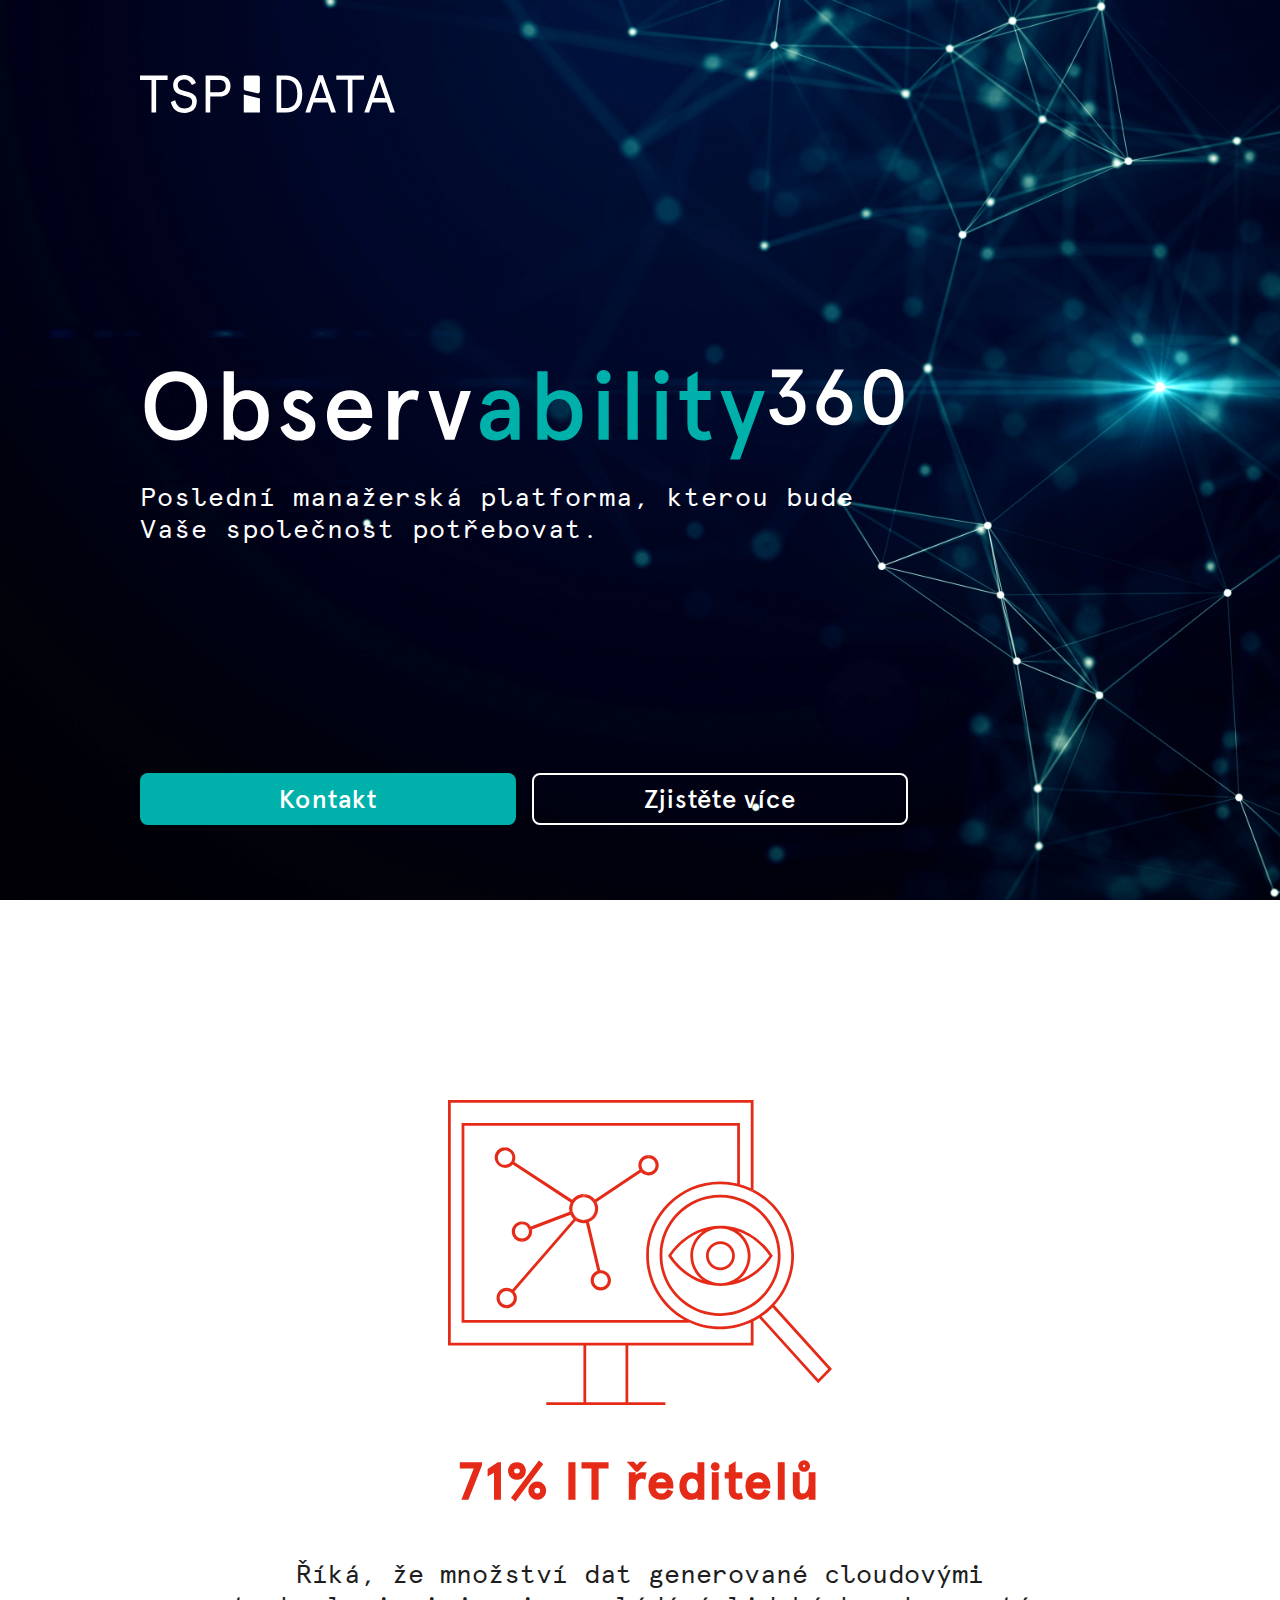
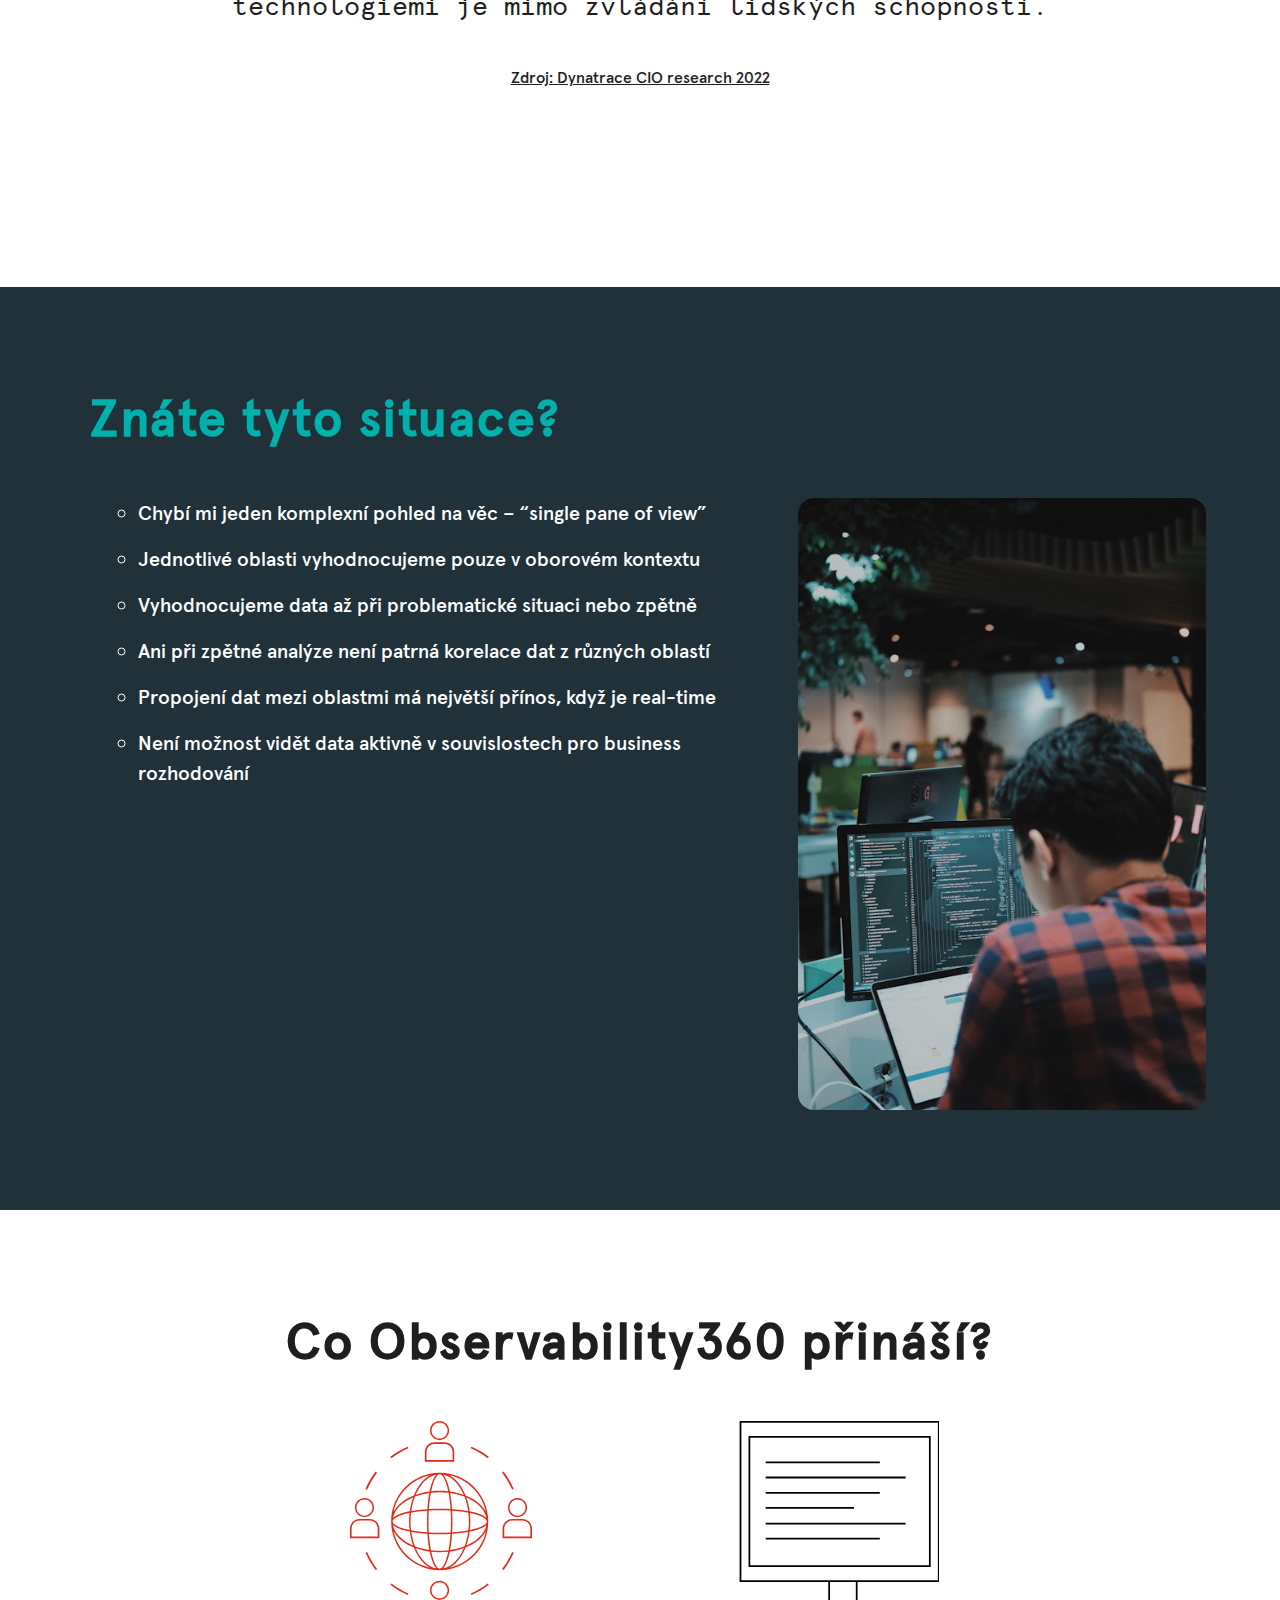
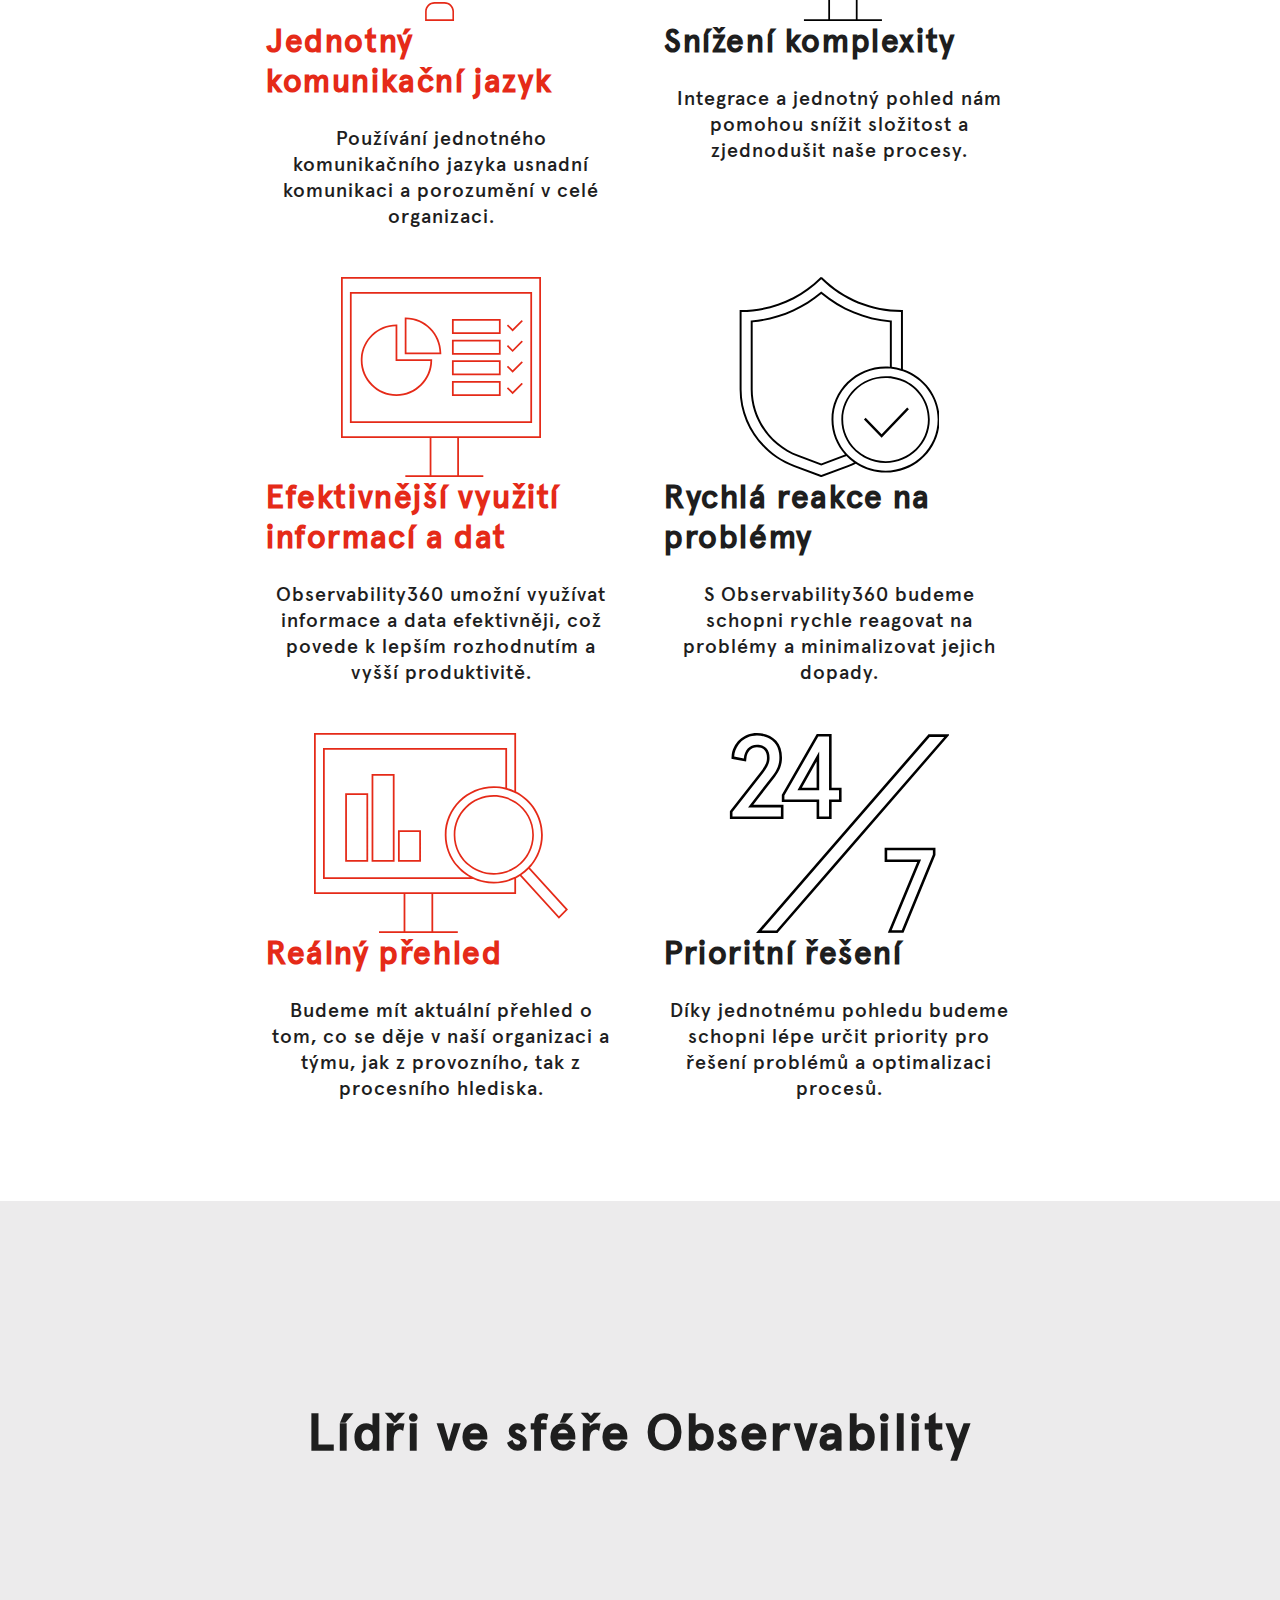
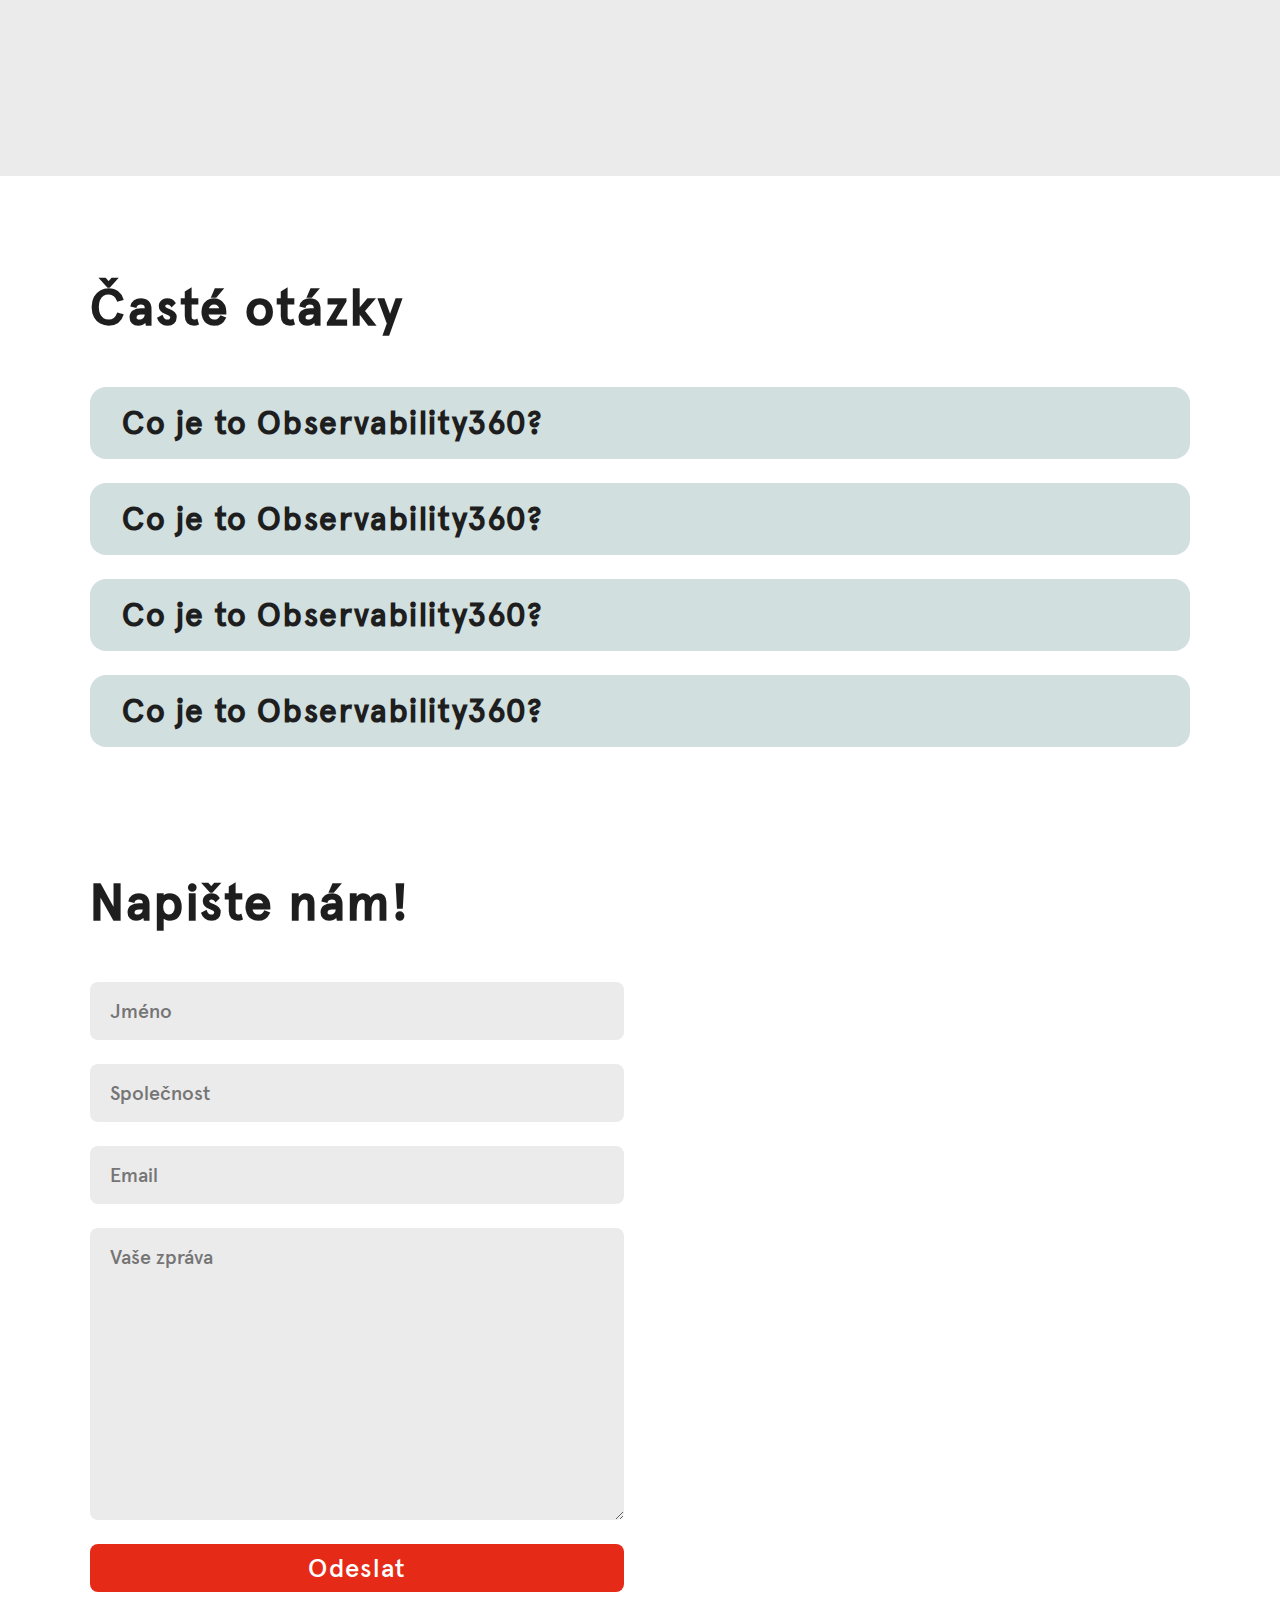
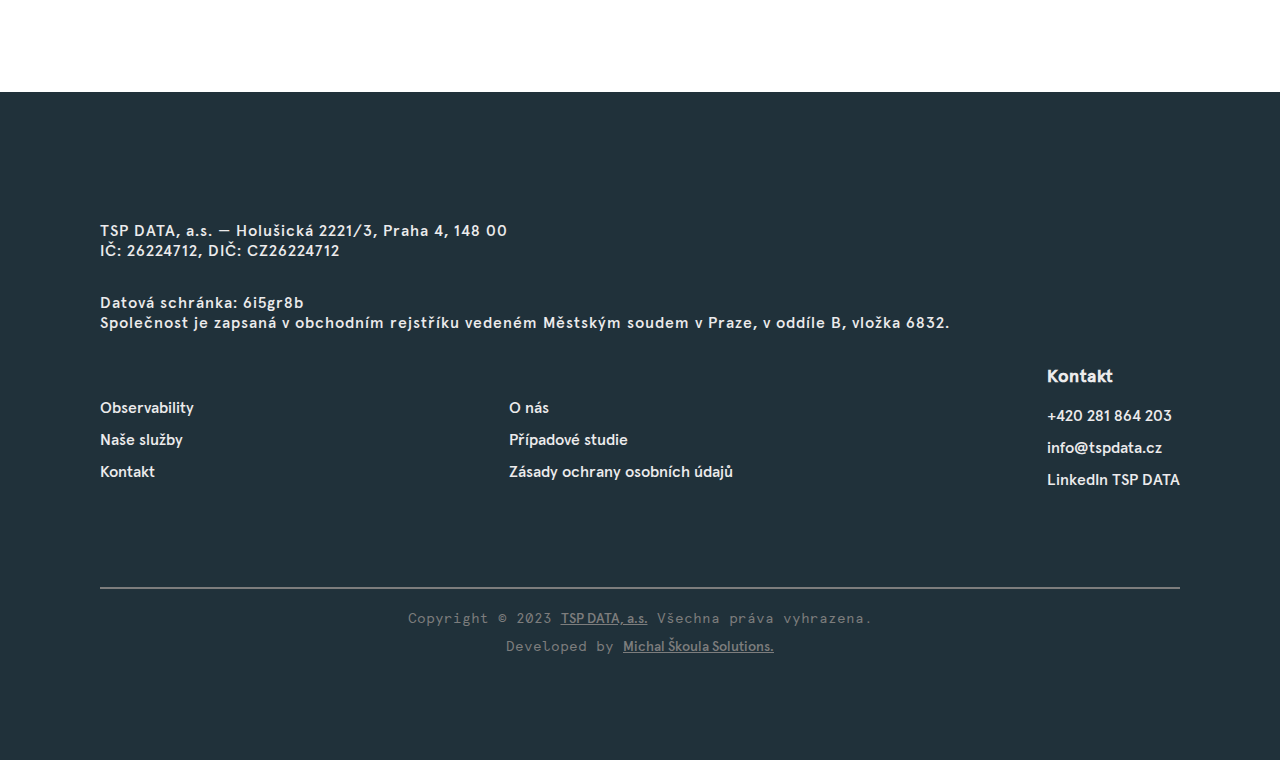
==== commit f7b520d4: "fixed headings for seo" ====
--- a/index.html
+++ b/index.html
@@ -4,26 +4,31 @@
   <meta charset="UTF-8">
   <meta name="viewport" content="width=device-width, initial-scale=1.0">
   <title>TSP Data | Observability360 </title>
-  <meta title="Observability360 je platforma ...">
+  <meta name="description" content="Observability360 je manažerská platforma pro kompetentní rozhodování a řízení organizace.">
   <link rel="stylesheet" href="css/global.css">
   <script defer src="script.js"></script>
-  <link rel="icon" href="https://www.tspdata.cz/wp-content/uploads/2023/11/cropped-tsp_favicon-192x192.png" sizes="192x192">
+  <link rel="icon" href="assets/icons/favicon.ico" sizes="192x192">
   <meta property="og:type" content="website">
   <meta property="og:locale" content="cs_CZ">
   <meta property="og:title" content="TSP DATA, a.s.">
   <meta property="og:url" content="https://www.tspdata.cz/">
-  <meta property="og:site_name" content="TSP DATA, a.s.">
+  <meta property="og:site_name" content="Observability360">
+  <!-- <meta property="og:image" content="https://tspdata.cz/observability360/assets/images/hero.webp"> FIX IN RELEASE-->
+  <meta property="og:image" content="https://obs360.michalskoula.com/assets/images/hero.webp"> 
+  <meta property="og:description" content="Observability360 je manažerská platforma pro kompetentní rozhodování a řízení organizace.">
+  <!-- REMOVE IN RELEASE -->
   <meta name="twitter:card" content="summary_large_image">
   <link rel="preload" as="image" href="assets/images/hero.webp">
+  <link rel="canonical" href="https://www.tspdata.cz/">
 </head>
 <body>
   <section class="hero">
     <div class="text-max-width-container">
       <div class="hero-container">
-        <a href="https://tspdata.cz" class="logo-tsp"><img loading="lazy" class="logo-tsp" src="assets/logos/TSP-DATA-logo_dopln-bila.svg" alt="TSP Data logo"></a>
+        <a href="https://tspdata.cz" class="logo-tsp"><img class="logo-tsp" src="assets/logos/TSP-DATA-logo_dopln-bila.svg" alt="TSP Data logo"></a>
         <div>
-          <img loading="lazy" class="logo" src="assets/logos/O360-blue-light.svg" alt="Observability360 logo">
-          <h3 class="subtitle">Poslední manažerská platforma, kterou bude Vaše společnost potřebovat.</h3>
+          <img class="logo" src="assets/logos/O360-blue-light.svg" alt="Observability360 logo">
+          <h1 class="subtitle">Poslední manažerská platforma, kterou bude Vaše společnost potřebovat.</h1>
         </div> 
         <div class="btn-side-by-side">
           <a href="#contact-form">
@@ -40,8 +45,8 @@
     <div class="text-max-width-container">
       <div class="research-container">
         <img loading="lazy" class="o360"src="assets/icons/TSP-ikona-O360-cervena.svg" alt="Observability360 logo">
-        <h1>71% IT ředitelů</h1>
-        <h3>Říká, že množství dat generované cloudovými technologiemi je mimo zvládání lidských schopností.</h3>
+        <h2>71% IT ředitelů</h2>
+        <h4>Říká, že množství dat generované cloudovými technologiemi je mimo zvládání lidských schopností.</h4>
         <a href="https://www.dynatrace.com/news/press-release/2022-global-cio-report/" class="source">Zdroj: Dynatrace CIO research 2022</a>
       </div>
     </div>
@@ -51,7 +56,7 @@
     </svg> -->
   <section class="situations">
     <div class="text-max-width-container">
-      <h1>Znáte tyto situace?</h1>
+      <h2>Znáte tyto situace?</h2>
       <div class="situations-grid">
         <ul>
           <li>Chybí mi jeden komplexní pohled na věc – “single pane of view”</li>
@@ -70,39 +75,39 @@
   </svg> -->
   <section class="key-features">
     <div class="text-max-width-container">
-      <h1> Co Observability360 přináší?</h1>
+      <h2> Co Observability360 přináší?</h2>
       <div class="card-area">
         <div class="card">
-          <img loading="lazy" src="assets/icons/TSP-ikona-outsourcing-cervena.svg" alt="">
-          <h2 class="red">Jednotný komunikační jazyk</h2>
+          <img loading="lazy" src="assets/icons/TSP-ikona-outsourcing-cervena.svg" alt="Ikona outsourcing">
+          <h3 class="red">Jednotný komunikační jazyk</h3>
           <p>Používání jednotného komunikačního jazyka usnadní komunikaci a porozumění v
             celé organizaci.</p> 
         </div>
         <div class="card">
-          <img loading="lazy" src="assets/icons/TSP-ikona-ICT-cerna.svg" alt="">
-          <h2 class="blue">Snížení komplexity</h2>
+          <img loading="lazy" src="assets/icons/TSP-ikona-ICT-cerna.svg" alt="Ikona ICT">
+          <h3 class="blue">Snížení komplexity</h3>
           <p>Integrace a jednotný pohled nám pomohou snížit složitost a zjednodušit naše procesy.</p> 
         </div>
         <div class="card">
-          <img loading="lazy" src="assets/icons/TSP-ikona-analyza-cervena.svg" alt="">
-          <h2 class="red">Efektivnější využití informací a dat</h2>
+          <img loading="lazy" src="assets/icons/TSP-ikona-analyza-cervena.svg" alt="Ikona Analyza">
+          <h3 class="red">Efektivnější využití informací a dat</h3>
           <p>Observability360  umožní využívat informace a data efektivněji, což povede k lepším rozhodnutím a vyšší produktivitě.</p> 
         </div>
         <div class="card">
-          <img loading="lazy" src="assets/icons/TSP-ikona-security-cerna.svg" alt="">
-          <h2 class="blue">Rychlá reakce na problémy</h2>
+          <img loading="lazy" src="assets/icons/TSP-ikona-security-cerna.svg" alt="Ikona Security">
+          <h3 class="blue">Rychlá reakce na problémy</h3>
           <p>S Observability360 budeme schopni rychle reagovat na problémy a minimalizovat
             jejich dopady.</p> 
         </div>
         <div class="card">
-          <img loading="lazy" src="assets/icons/TSP-ikona-monitoring-cervena.svg" alt="">
-          <h2 class="red">Reálný přehled</h2>
+          <img loading="lazy" src="assets/icons/TSP-ikona-monitoring-cervena.svg" alt="Ikona Monitoring">
+          <h3 class="red">Reálný přehled</h3>
           <p>Budeme mít aktuální přehled o tom, co se děje v naší organizaci a týmu, jak z provozního, tak z
             procesního hlediska.</p> 
         </div>
         <div class="card">
-          <img loading="lazy" src="assets/icons/TSP-ikona-24-7-cerna.svg" alt="">
-          <h2 class="blue">Prioritní řešení</h2>
+          <img loading="lazy" src="assets/icons/TSP-ikona-24-7-cerna.svg" alt="Ikona 24 7">
+          <h3 class="blue">Prioritní řešení</h3>
           <p>Díky jednotnému pohledu budeme schopni lépe určit priority pro řešení problémů a optimalizaci
             procesů.</p> 
         </div>
@@ -114,7 +119,7 @@
   </svg> -->
   <section class="testimonials">
     <div class="text-max-width-container">
-      <h1>Lídři ve sféře Observability</h1>
+      <h2>Lídři ve sféře Observability</h2>
       <a href="https://www.cisco.com/site/us/en/solutions/full-stack-observability/what-is-observability.html"><img loading="lazy" class="main-testimonial" src="assets/logos/cisco.svg" alt="Cisco Logo"></a>
       <div class="testimonials-area">
         <a href="https://www.ibm.com/topics/observability"><img loading="lazy" src="assets/logos/ibm.png" alt="IBM Logo"></a>
@@ -129,50 +134,50 @@
   </svg> -->
   <section class="faq">
     <div class="text-max-width-container">
-      <h1>Časté otázky</h1>
-      <div class="faq-card open">
-        <div class="title" onclick="toggleText(this)">
-          <button class="open-faq">
-            <img loading="lazy" class="open-btn show" src="assets/icons/open-blue.svg" alt="Open">
-            <img loading="lazy" class="close-btn" src="assets/icons/close-blue.svg" alt="Close">
-          </button>
-          <h2>Co je to Observability360?</h2>
-        </div>
-        <div class="text">
-          <p>Lorem, ipsum dolor sit amet consectetur adipisicing elit. Officiis debitis placeat incidunt velit vero. Impedit, quia? Placeat quas alias fugiat debitis quos, molestiae pariatur eveniet. Accusamus magni amet suscipit adipisci.</p>
-        </div>
-      </div>
-      <div class="faq-card open">
-        <div class="title" onclick="toggleText(this)">
-          <button class="open-faq">
-            <img loading="lazy" class="open-btn show" src="assets/icons/open-blue.svg" alt="Open">
-            <img loading="lazy" class="close-btn" src="assets/icons/close-blue.svg" alt="Close">
-          </button>
-          <h2>Co je to Observability360?</h2>
-        </div>
-        <div class="text">
-          <p>Lorem, ipsum dolor sit amet consectetur adipisicing elit. Officiis debitis placeat incidunt velit vero. Impedit, quia? Placeat quas alias fugiat debitis quos, molestiae pariatur eveniet. Accusamus magni amet suscipit adipisci.</p>
-        </div>
-      </div>
-      <div class="faq-card open">
-        <div class="title" onclick="toggleText(this)">
-          <button class="open-faq">
-            <img loading="lazy" class="open-btn show" src="assets/icons/open-blue.svg" alt="Open">
-            <img loading="lazy" class="close-btn" src="assets/icons/close-blue.svg" alt="Close">
-          </button>
-          <h2>Co je to Observability360?</h2>
-        </div>
-        <div class="text">
-          <p>Lorem, ipsum dolor sit amet consectetur adipisicing elit. Officiis debitis placeat incidunt velit vero. Impedit, quia? Placeat quas alias fugiat debitis quos, molestiae pariatur eveniet. Accusamus magni amet suscipit adipisci.</p>
-        </div>
-      </div>
-      <div class="faq-card open">
-        <div class="title" onclick="toggleText(this)">
-          <button class="open-faq">
-            <img loading="lazy" class="open-btn show" src="assets/icons/open-blue.svg" alt="Open">
-            <img loading="lazy" class="close-btn" src="assets/icons/close-blue.svg" alt="Close">
-          </button>
-          <h2>Co je to Observability360?</h2>
+      <h2>Časté otázky</h2>
+      <div class="faq-card open">
+        <div class="title" onclick="toggleText(this)">
+          <button class="open-faq">
+            <img loading="lazy" class="open-btn show" src="assets/icons/open-blue.svg" alt="Open">
+            <img loading="lazy" class="close-btn" src="assets/icons/close-blue.svg" alt="Close">
+          </button>
+          <h3>Co je to Observability360?</h3>
+        </div>
+        <div class="text">
+          <p>Lorem, ipsum dolor sit amet consectetur adipisicing elit. Officiis debitis placeat incidunt velit vero. Impedit, quia? Placeat quas alias fugiat debitis quos, molestiae pariatur eveniet. Accusamus magni amet suscipit adipisci.</p>
+        </div>
+      </div>
+      <div class="faq-card open">
+        <div class="title" onclick="toggleText(this)">
+          <button class="open-faq">
+            <img loading="lazy" class="open-btn show" src="assets/icons/open-blue.svg" alt="Open">
+            <img loading="lazy" class="close-btn" src="assets/icons/close-blue.svg" alt="Close">
+          </button>
+          <h3>Co je to Observability360?</h3>
+        </div>
+        <div class="text">
+          <p>Lorem, ipsum dolor sit amet consectetur adipisicing elit. Officiis debitis placeat incidunt velit vero. Impedit, quia? Placeat quas alias fugiat debitis quos, molestiae pariatur eveniet. Accusamus magni amet suscipit adipisci.</p>
+        </div>
+      </div>
+      <div class="faq-card open">
+        <div class="title" onclick="toggleText(this)">
+          <button class="open-faq">
+            <img loading="lazy" class="open-btn show" src="assets/icons/open-blue.svg" alt="Open">
+            <img loading="lazy" class="close-btn" src="assets/icons/close-blue.svg" alt="Close">
+          </button>
+          <h3>Co je to Observability360?</h3>
+        </div>
+        <div class="text">
+          <p>Lorem, ipsum dolor sit amet consectetur adipisicing elit. Officiis debitis placeat incidunt velit vero. Impedit, quia? Placeat quas alias fugiat debitis quos, molestiae pariatur eveniet. Accusamus magni amet suscipit adipisci.</p>
+        </div>
+      </div>
+      <div class="faq-card open">
+        <div class="title" onclick="toggleText(this)">
+          <button class="open-faq">
+            <img loading="lazy" class="open-btn show" src="assets/icons/open-blue.svg" alt="Open">
+            <img loading="lazy" class="close-btn" src="assets/icons/close-blue.svg" alt="Close">
+          </button>
+          <h3>Co je to Observability360?</h3>
         </div>
         <div class="text">
           <p>Lorem, ipsum dolor sit amet consectetur adipisicing elit. Officiis debitis placeat incidunt velit vero. Impedit, quia? Placeat quas alias fugiat debitis quos, molestiae pariatur eveniet. Accusamus magni amet suscipit adipisci.</p>
@@ -182,7 +187,7 @@
   </section>
   <section id="contact-form" class="contact-form">
     <div class="text-max-width-container">
-      <h1>Napište nám!</h1>
+      <h2>Napište nám!</h2>
       <div class="form-grid">
         <form action="submit">
           <input type="text" placeholder="Jméno">
@@ -201,7 +206,7 @@
         <div class="footer__row">
           <div class="footer__left">
             <div class="">
-              <a href="/"><img loading="lazy" src="https://www.tspdata.cz/wp-content/themes/tsp-data/images/logo-footer.svg" alt=""></a>
+              <a href="/"><img loading="lazy" src="https://www.tspdata.cz/wp-content/themes/tsp-data/images/logo-footer.svg" alt="TSP Data Logo"></a>
               <p>TSP DATA, a.s. — Holušická 2221/3, Praha 4, 148 00 <br>
                 IČ: 26224712, DIČ: CZ26224712 </p>
     
--- a/css/global.css
+++ b/css/global.css
@@ -42,6 +42,11 @@
   scroll-behavior: smooth;
 }
 h1 {
+  font-weight: normal;
+  font-family: var(--font-mono);
+  font-size:26px;
+}
+h2 {
   font-family: var(--font);
   font-size: var(--h1);
   font-style: normal;
@@ -51,7 +56,7 @@
   overflow-wrap: break-word;
   word-break: break-word;
 }
-h2 {
+h3 {
   font-family: var(--font);
   font-size: var(--h2);
   font-style: normal;
@@ -59,7 +64,7 @@
   line-height: normal;
   letter-spacing: 1.6px;
 }
-h3 {
+h4 {
   font-family: var(--font-mono);
   font-size: var(--h3);
   font-style: normal;
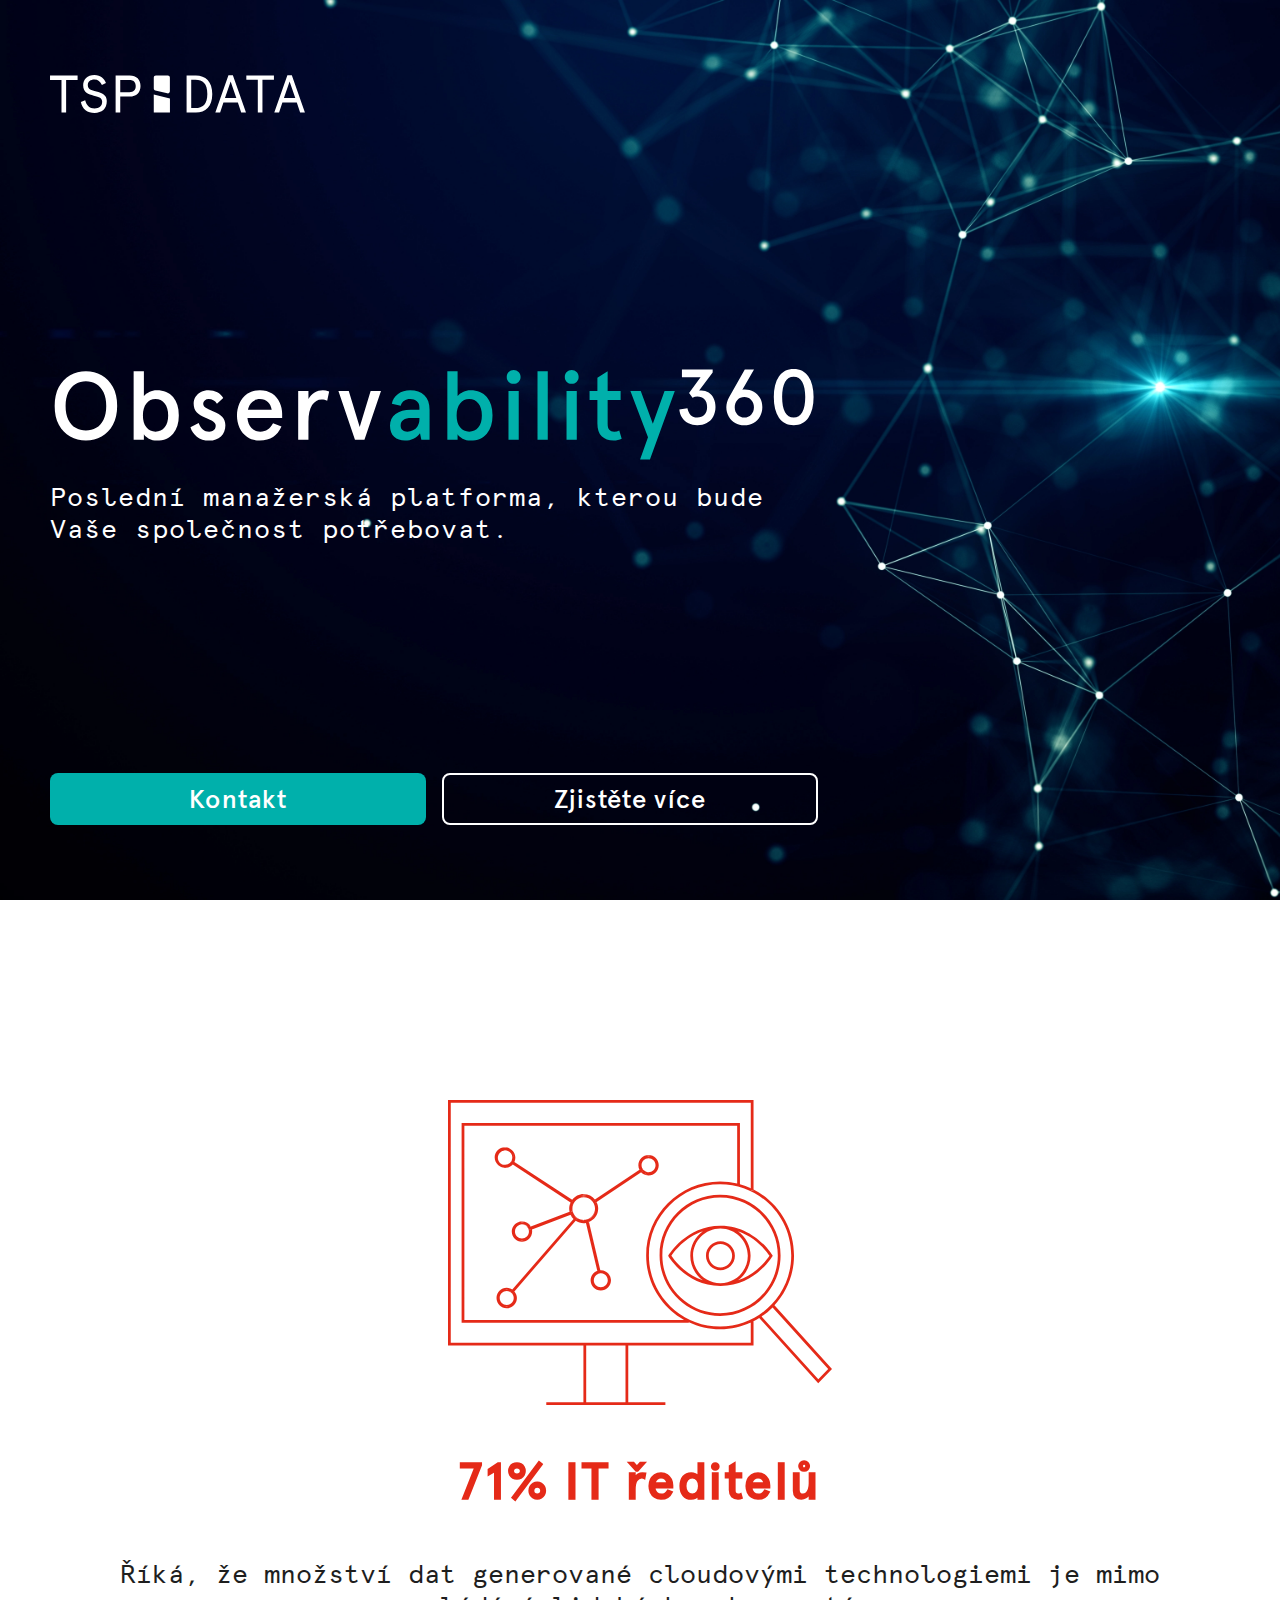
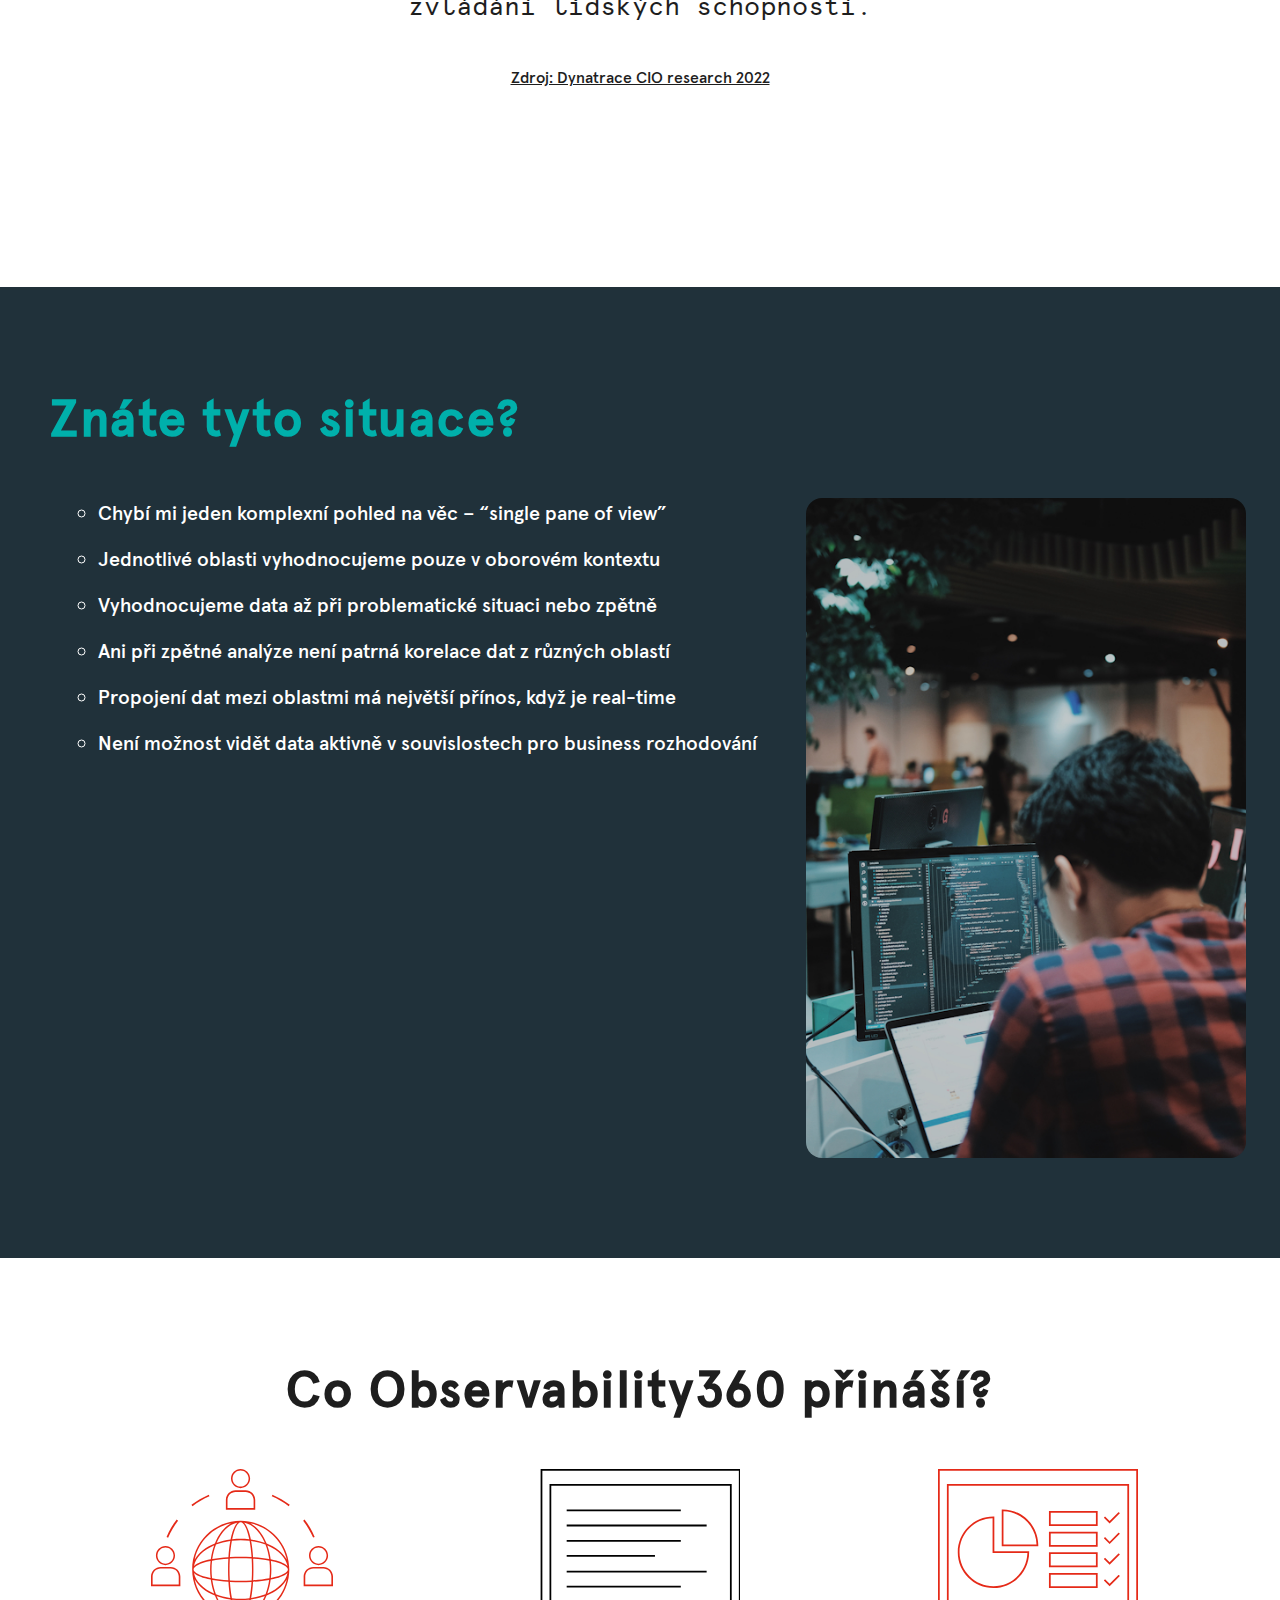
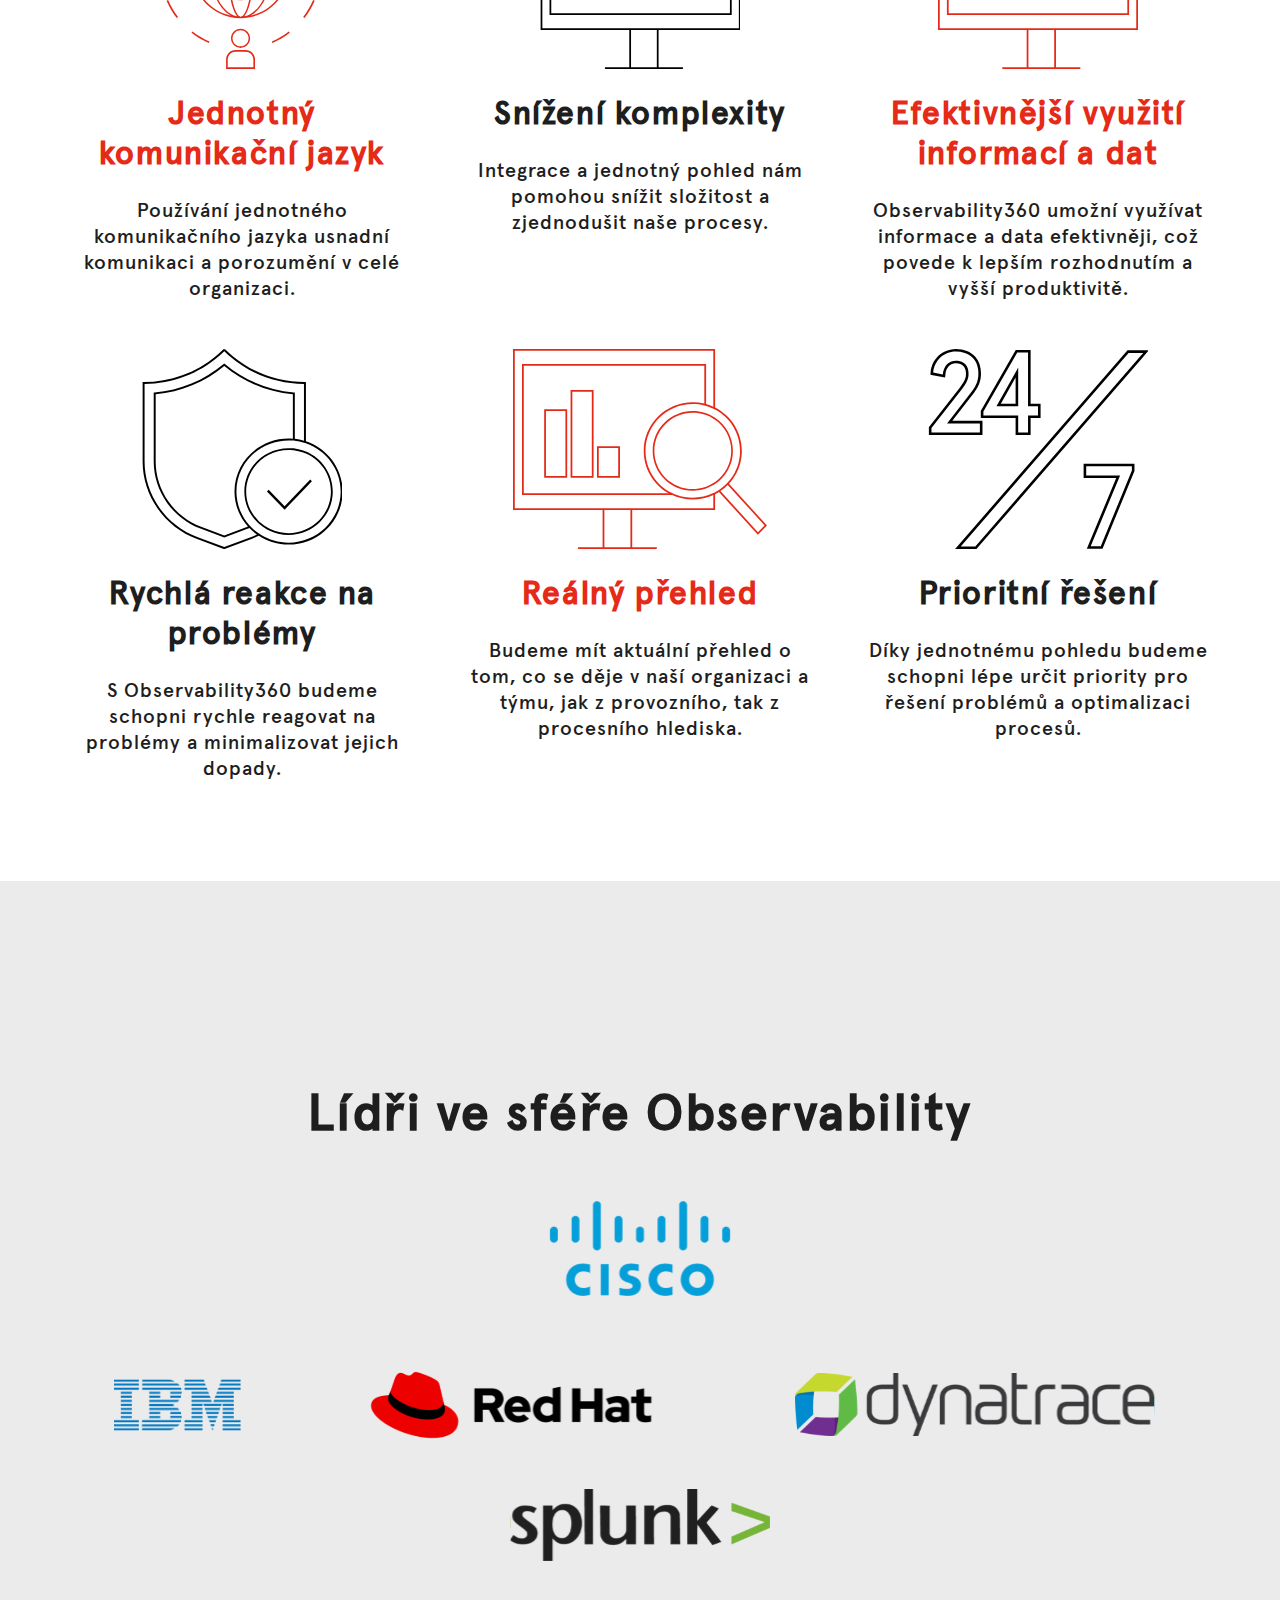
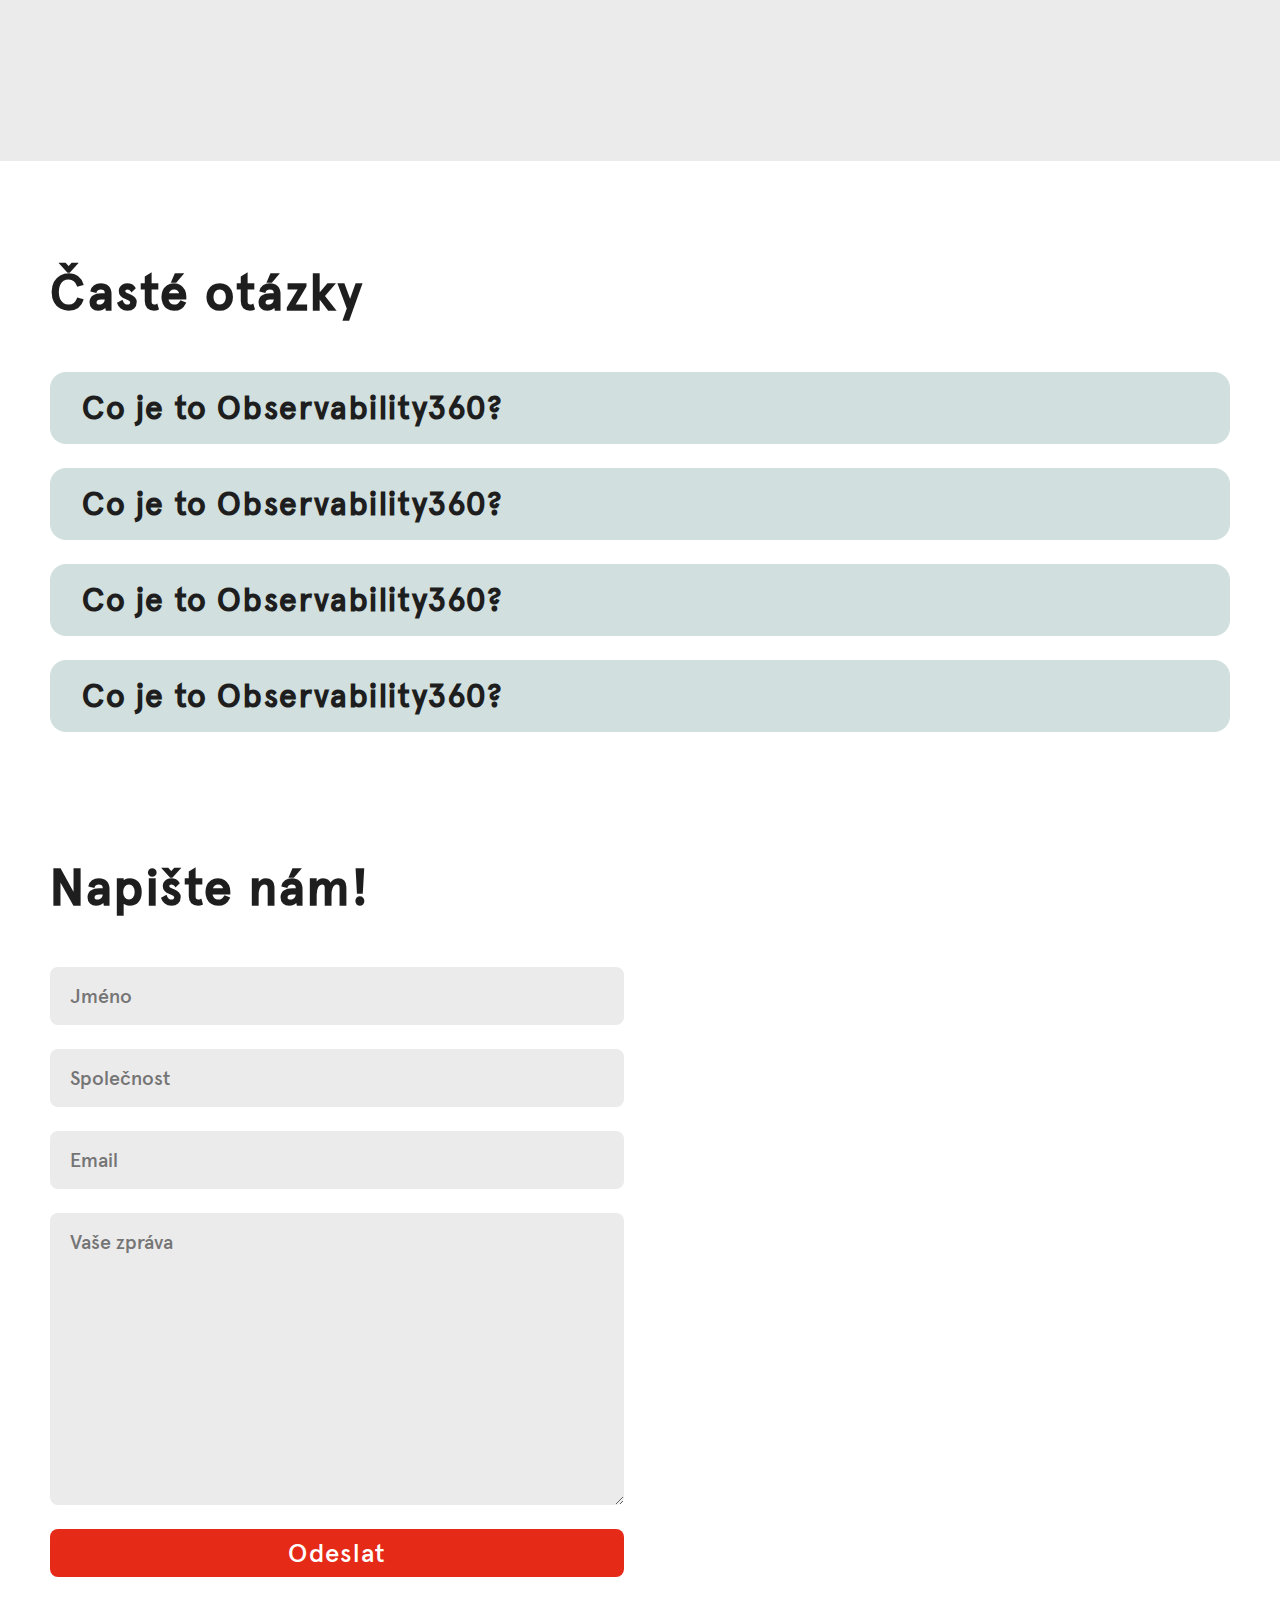
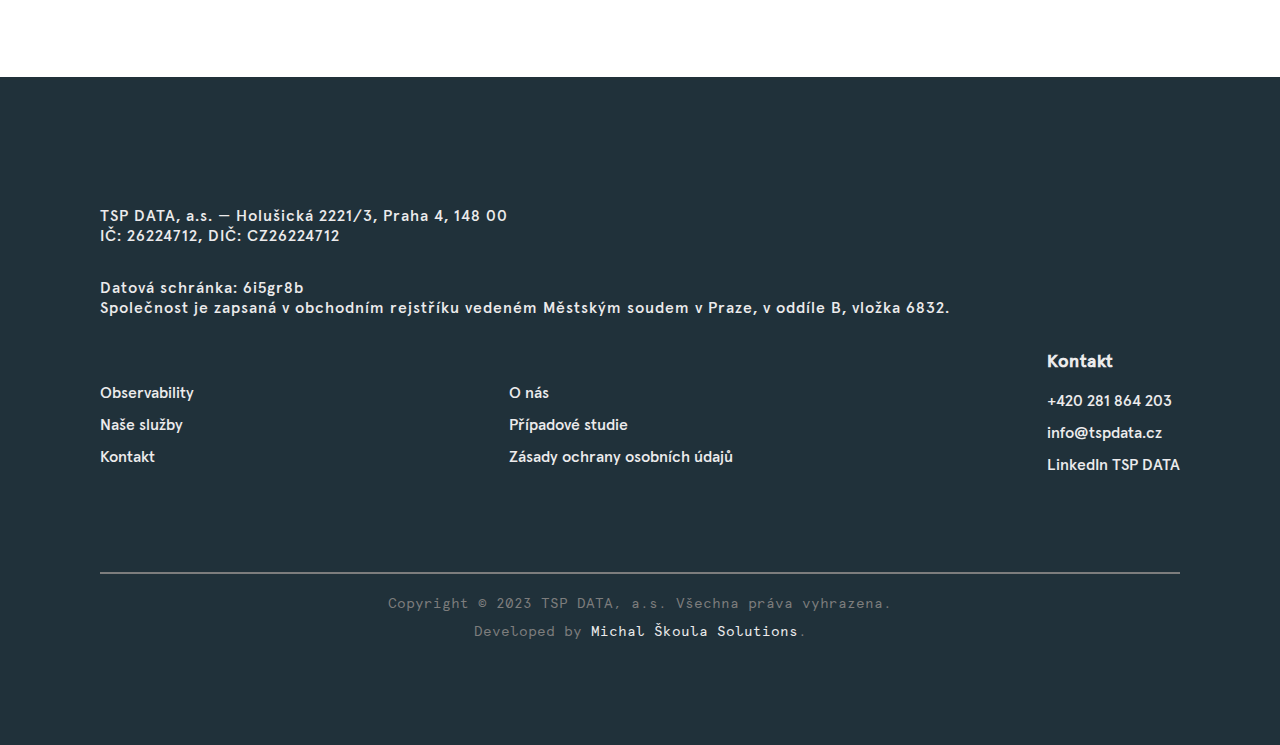
==== commit e36ee119: "Fixed footer attribution and cleaned up html" ====
--- a/index.html
+++ b/index.html
@@ -14,9 +14,10 @@
   <meta property="og:url" content="https://www.tspdata.cz/">
   <meta property="og:site_name" content="Observability360">
   <!-- <meta property="og:image" content="https://tspdata.cz/observability360/assets/images/hero.webp"> FIX IN RELEASE-->
-  <meta property="og:image" content="https://obs360.michalskoula.com/assets/images/hero.webp"> 
+  <meta property="og:image" content="https://obs360.michalskoula.com/assets/images/hero.webp">
+    <!-- REMOVE IN RELEASE = change to correct url -->
   <meta property="og:description" content="Observability360 je manažerská platforma pro kompetentní rozhodování a řízení organizace.">
-  <!-- REMOVE IN RELEASE -->
+
   <meta name="twitter:card" content="summary_large_image">
   <link rel="preload" as="image" href="assets/images/hero.webp">
   <link rel="canonical" href="https://www.tspdata.cz/">
@@ -51,9 +52,6 @@
       </div>
     </div>
   </section>
-  <!-- <svg class="divider-top" xmlns="http://www.w3.org/2000/svg" viewBox="0 0 1279 50" fill="none">
-    <path d="M-1 50L1279 0V50H-1Z" fill="#20313A"/>
-    </svg> -->
   <section class="situations">
     <div class="text-max-width-container">
       <h2>Znáte tyto situace?</h2>
@@ -70,9 +68,6 @@
       </div>
     </div>
   </section>
-  <!-- <svg class="divider-bottom" xmlns="http://www.w3.org/2000/svg" viewBox="0 0 1279 50" fill="none">
-    <path d="M1279 0L-1 50V0L1279 0Z" fill="#20313A"/>
-  </svg> -->
   <section class="key-features">
     <div class="text-max-width-container">
       <h2> Co Observability360 přináší?</h2>
@@ -114,9 +109,6 @@
       </div>  
     </div> 
   </section>
-  <!-- <svg class="divider-top" xmlns="http://www.w3.org/2000/svg" viewBox="0 0 1279 50" fill="none">
-    <path d="M1280 50L-1.99997 0V50L1280 50Z" fill="#ECEBEC"/>
-  </svg> -->
   <section class="testimonials">
     <div class="text-max-width-container">
       <h2>Lídři ve sféře Observability</h2>
@@ -129,9 +121,6 @@
       </div>
     </div>
   </section>
-  <!-- <svg class="divider-bottom" xmlns="http://www.w3.org/2000/svg" viewBox="0 0 1279 50" fill="none">
-    <path d="M-2 0L1280 50V0L-2 0Z" fill="#ECEBEC"/>
-  </svg> -->
   <section class="faq">
     <div class="text-max-width-container">
       <h2>Časté otázky</h2>
@@ -245,12 +234,9 @@
           <hr>
         </div>
         <small>Copyright © 2023 <a href="/">TSP DATA, a.s.</a> Všechna práva vyhrazena.</small>
-        <small>Developed by <a href="https://michalskoula.com">Michal Škoula Solutions.</a> </small>
-      </div>
-    </div>
-    
-  </section>
-  
-
+        <small>Developed by <a id="attribution" href="https://michalskoula.com">Michal Škoula Solutions</a>.</small>
+      </div>
+    </div>
+  </section>
 </body>
 </html>--- a/css/global.css
+++ b/css/global.css
@@ -125,7 +125,7 @@
   top: -3px;
 }
 .text-max-width-container {
-  max-width: 1100px;
+  max-width: 1300px;
   margin: 0 auto;
 }
 @media screen and (max-width: 500px) {
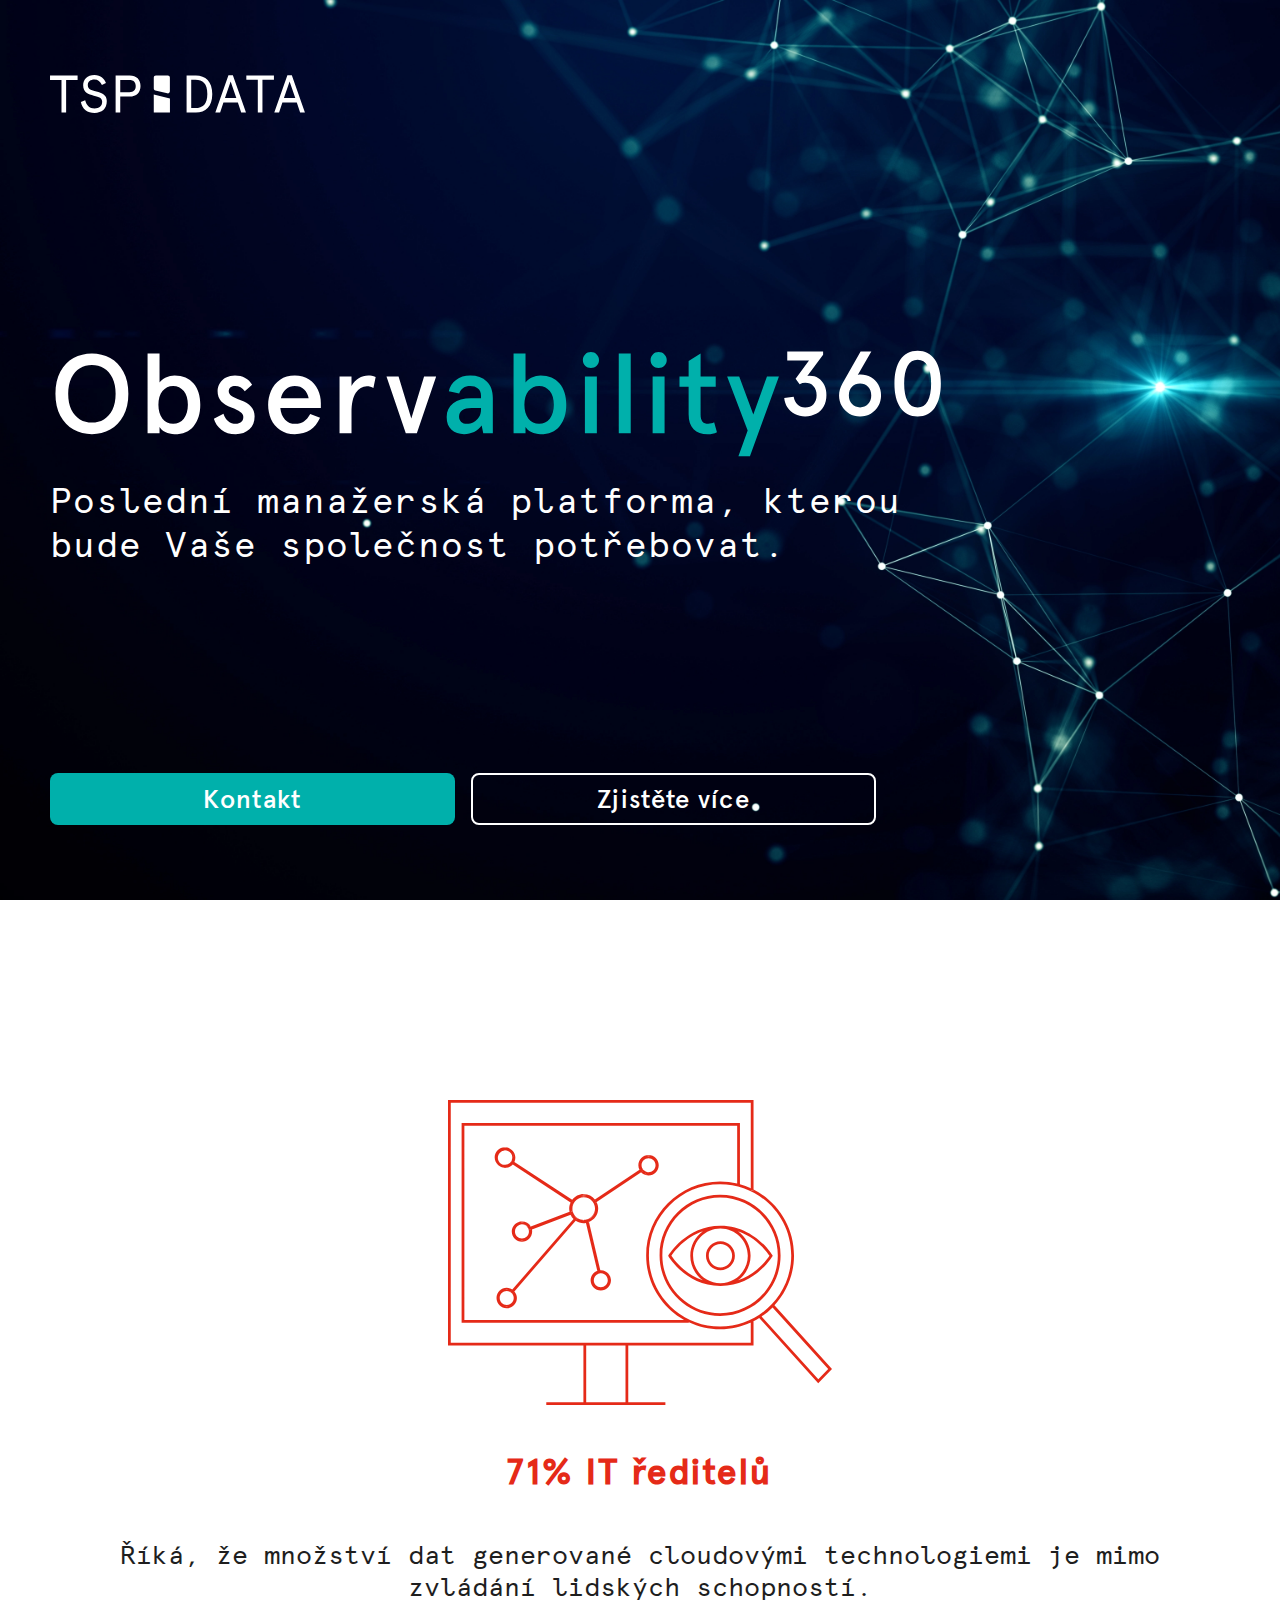
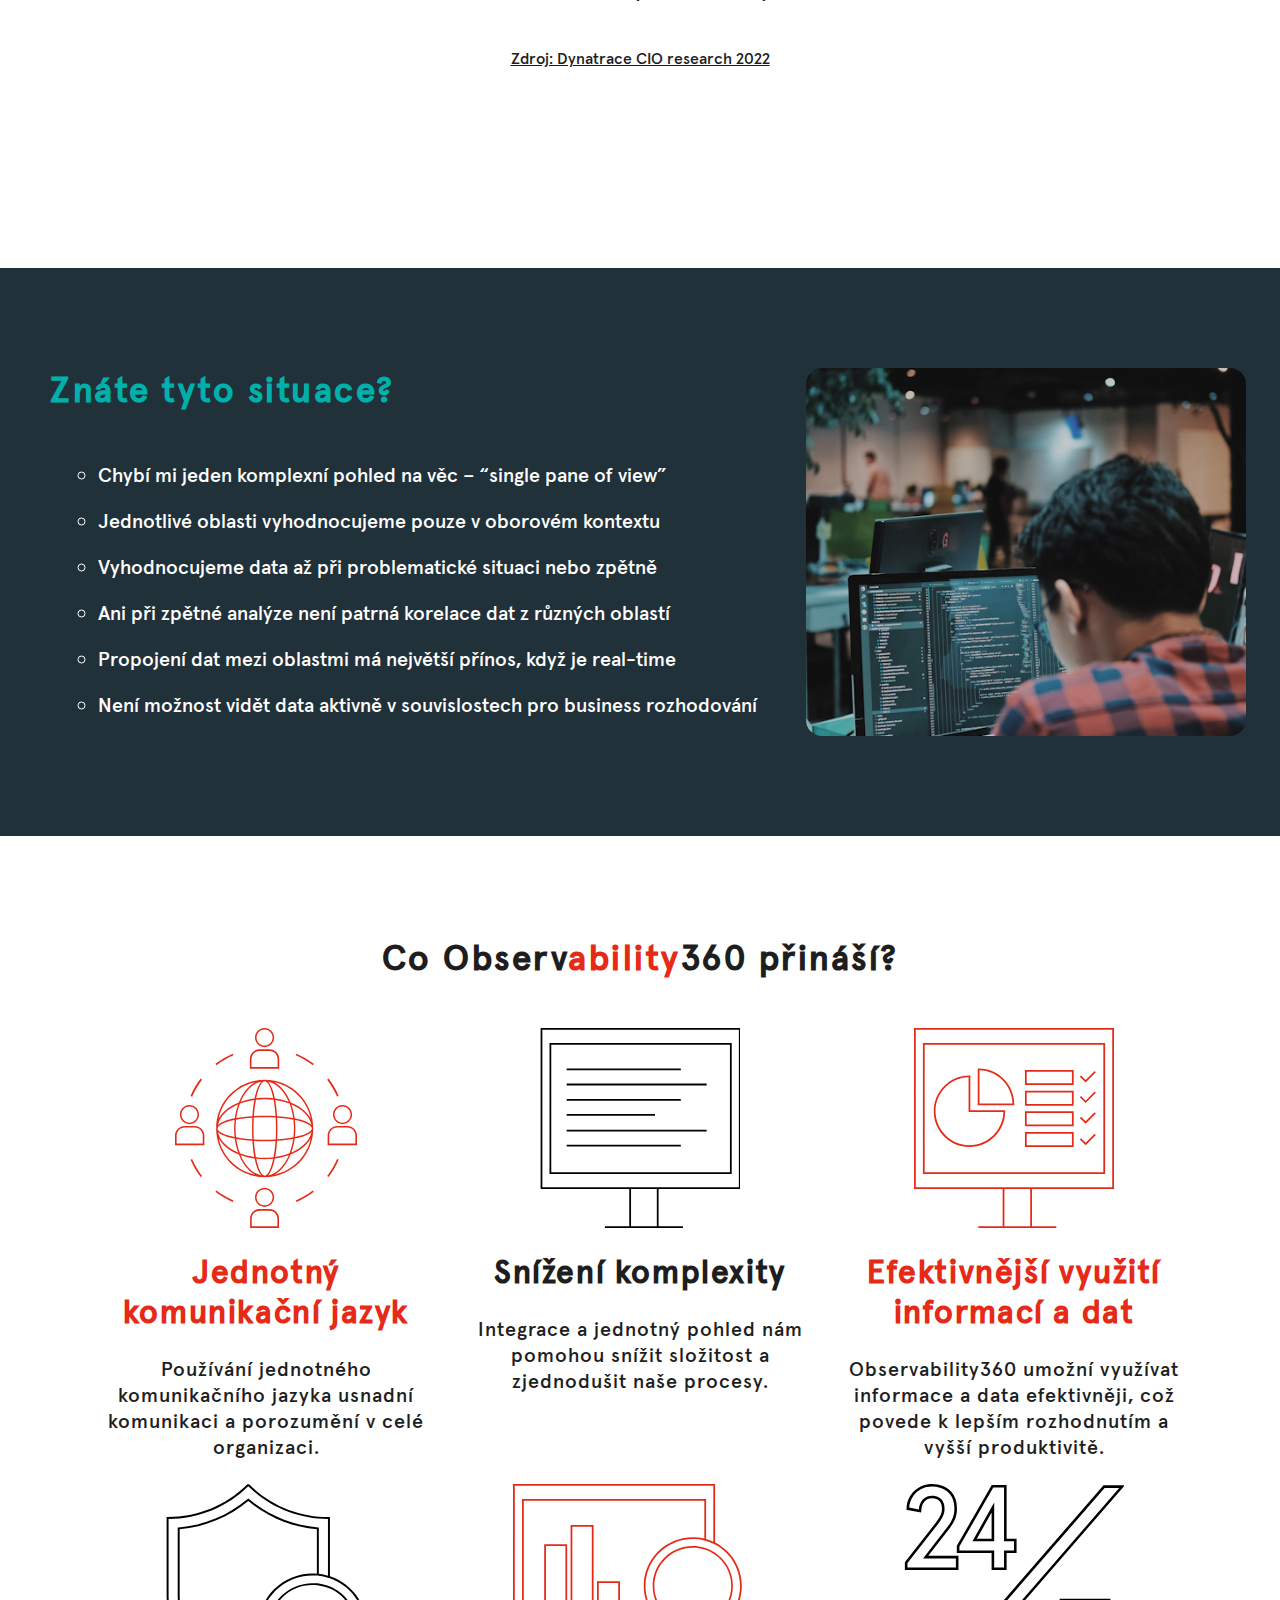
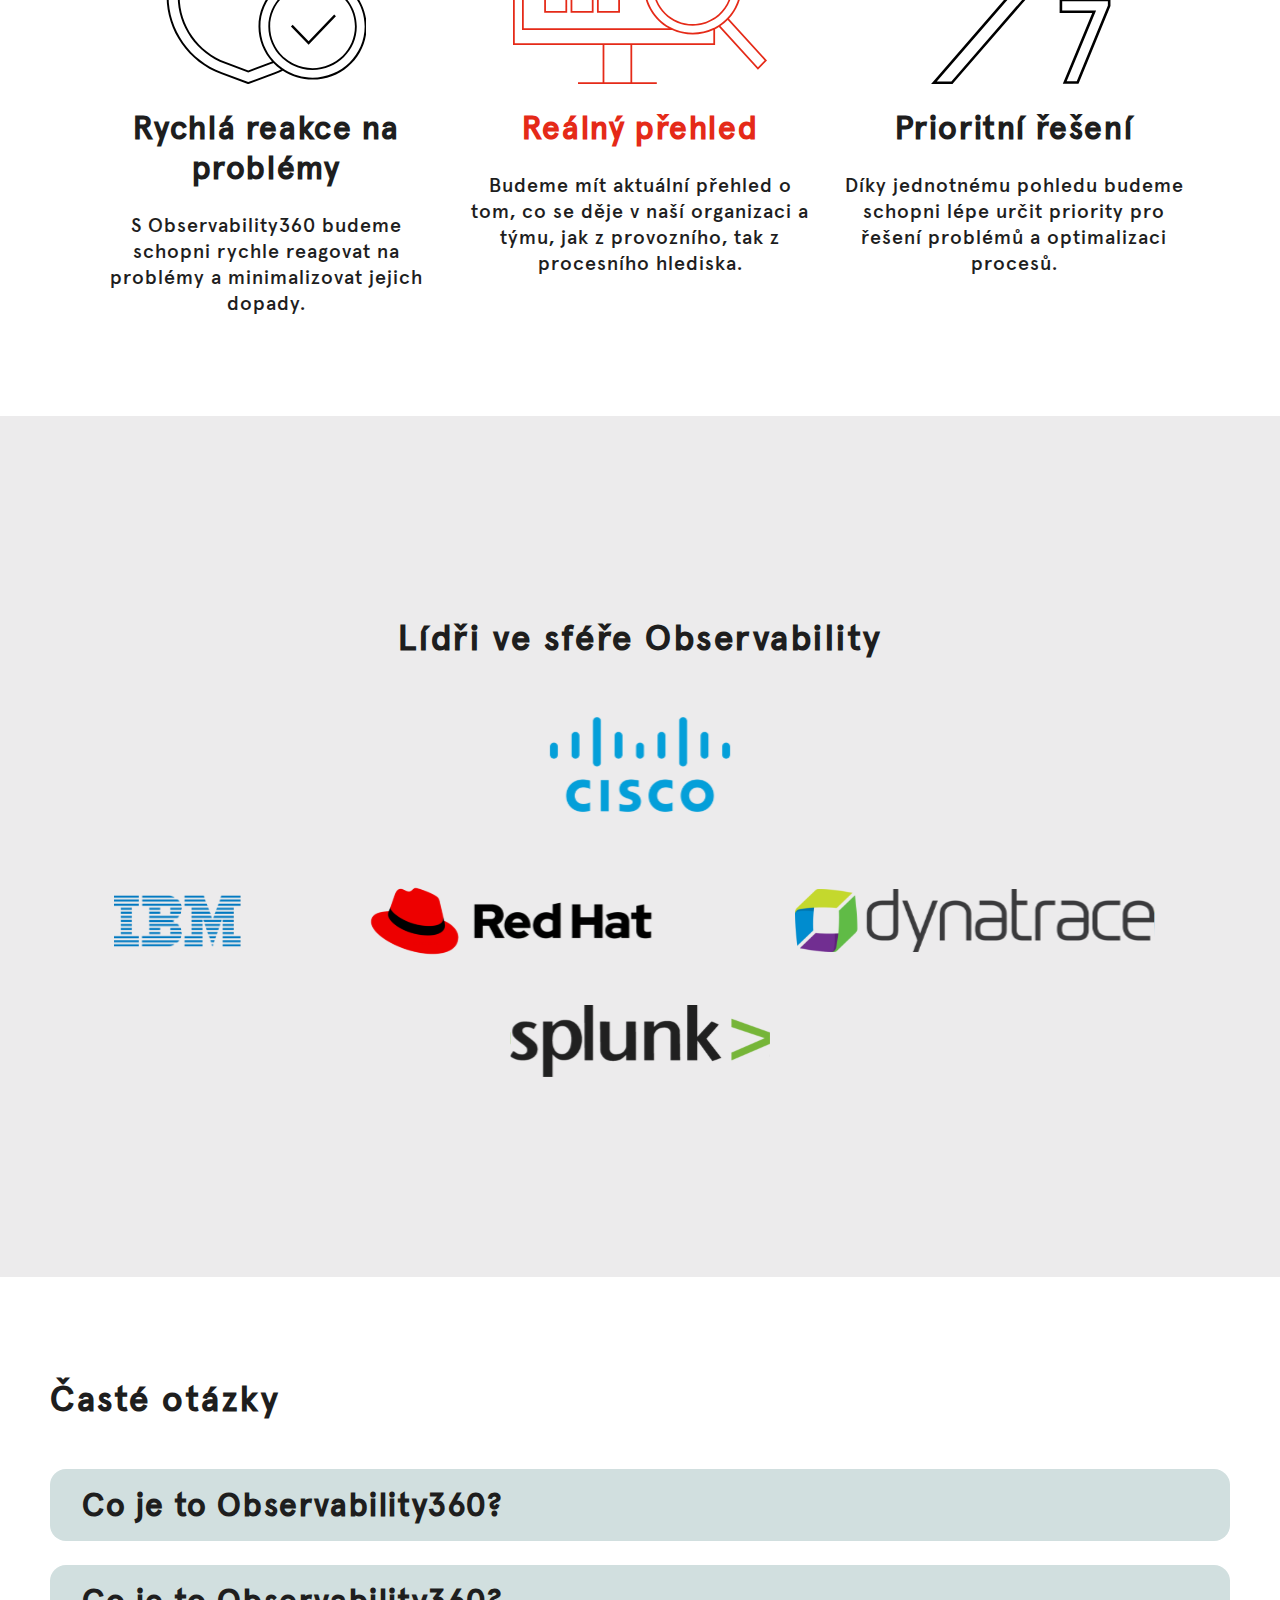
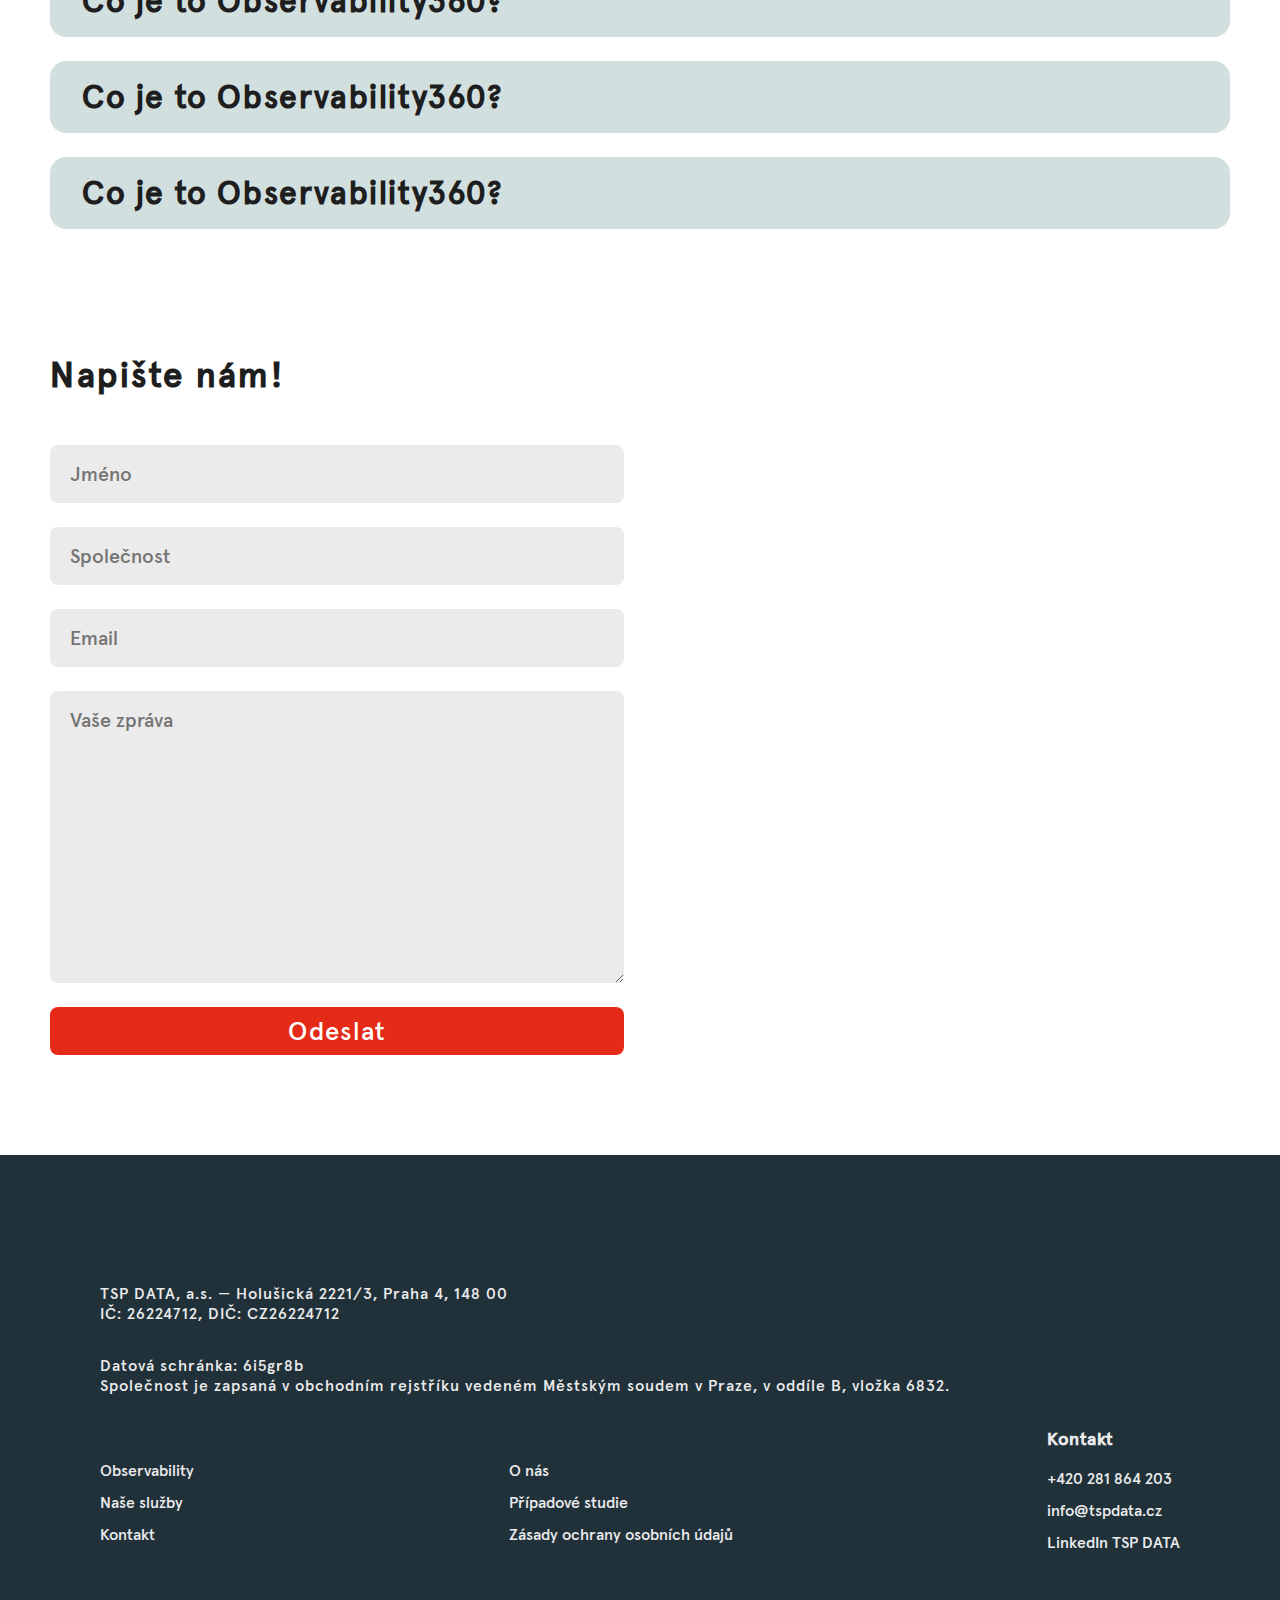
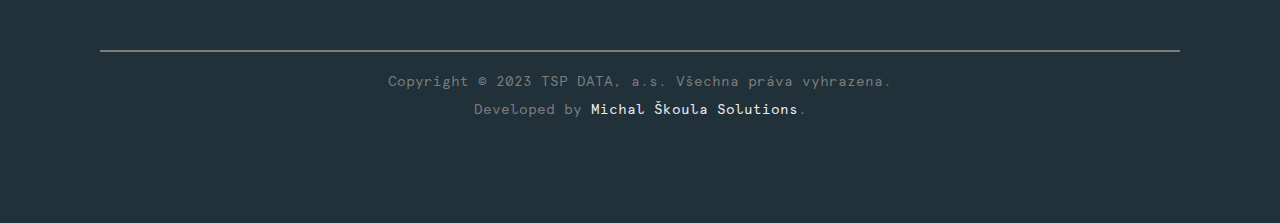
==== commit f9bc5e89: "Fix image in situations section, minot layout changes for hero section and unified branding for O360" ====
--- a/index.html
+++ b/index.html
@@ -54,23 +54,25 @@
   </section>
   <section class="situations">
     <div class="text-max-width-container">
-      <h2>Znáte tyto situace?</h2>
       <div class="situations-grid">
-        <ul>
-          <li>Chybí mi jeden komplexní pohled na věc – “single pane of view”</li>
-          <li>Jednotlivé oblasti vyhodnocujeme pouze v oborovém kontextu</li>
-          <li>Vyhodnocujeme data až při problematické situaci nebo zpětně</li>
-          <li>Ani při zpětné analýze není patrná korelace dat z různých oblastí</li>
-          <li>Propojení dat mezi oblastmi má největší přínos, když je real-time</li>
-          <li>Není možnost vidět data aktivně v souvislostech pro business rozhodování</li>
-        </ul>
+        <div>
+          <h2>Znáte tyto situace?</h2>
+          <ul>
+            <li>Chybí mi jeden komplexní pohled na věc – “single pane of view”</li>
+            <li>Jednotlivé oblasti vyhodnocujeme pouze v oborovém kontextu</li>
+            <li>Vyhodnocujeme data až při problematické situaci nebo zpětně</li>
+            <li>Ani při zpětné analýze není patrná korelace dat z různých oblastí</li>
+            <li>Propojení dat mezi oblastmi má největší přínos, když je real-time</li>
+            <li>Není možnost vidět data aktivně v souvislostech pro business rozhodování</li>
+          </ul>
+        </div>
         <img loading="lazy" src="assets/images/arif-riyanto-G1N9kDHqBrQ-unsplash.webp" alt="Programátor">
       </div>
     </div>
   </section>
   <section class="key-features">
     <div class="text-max-width-container">
-      <h2> Co Observability360 přináší?</h2>
+      <h2> Co Observ<span class="red">ability</span>360 přináší?</h2>
       <div class="card-area">
         <div class="card">
           <img loading="lazy" src="assets/icons/TSP-ikona-outsourcing-cervena.svg" alt="Ikona outsourcing">
--- a/css/global.css
+++ b/css/global.css
@@ -23,7 +23,7 @@
   --font-mono: 'apercu-mono-regular-pro', sans-serif;
 
   --heading-margin: 48px;
-  --h1: 50px;
+  --h1: 35px;
   --h2: 32px;
   --h3: 26px;
   --p: 20px;
@@ -44,7 +44,7 @@
 h1 {
   font-weight: normal;
   font-family: var(--font-mono);
-  font-size:26px;
+  font-size:var(--h1);
 }
 h2 {
   font-family: var(--font);
@@ -128,10 +128,13 @@
   max-width: 1300px;
   margin: 0 auto;
 }
+.red {
+  color: var(--clr-red);
+}
 @media screen and (max-width: 500px) {
   :root {
     --heading-margin: 24px;
-    --h1: 28px;
+    --h1: 22px;
     --h2: 22px;
     --h3: 18px;
     --p: 16px;
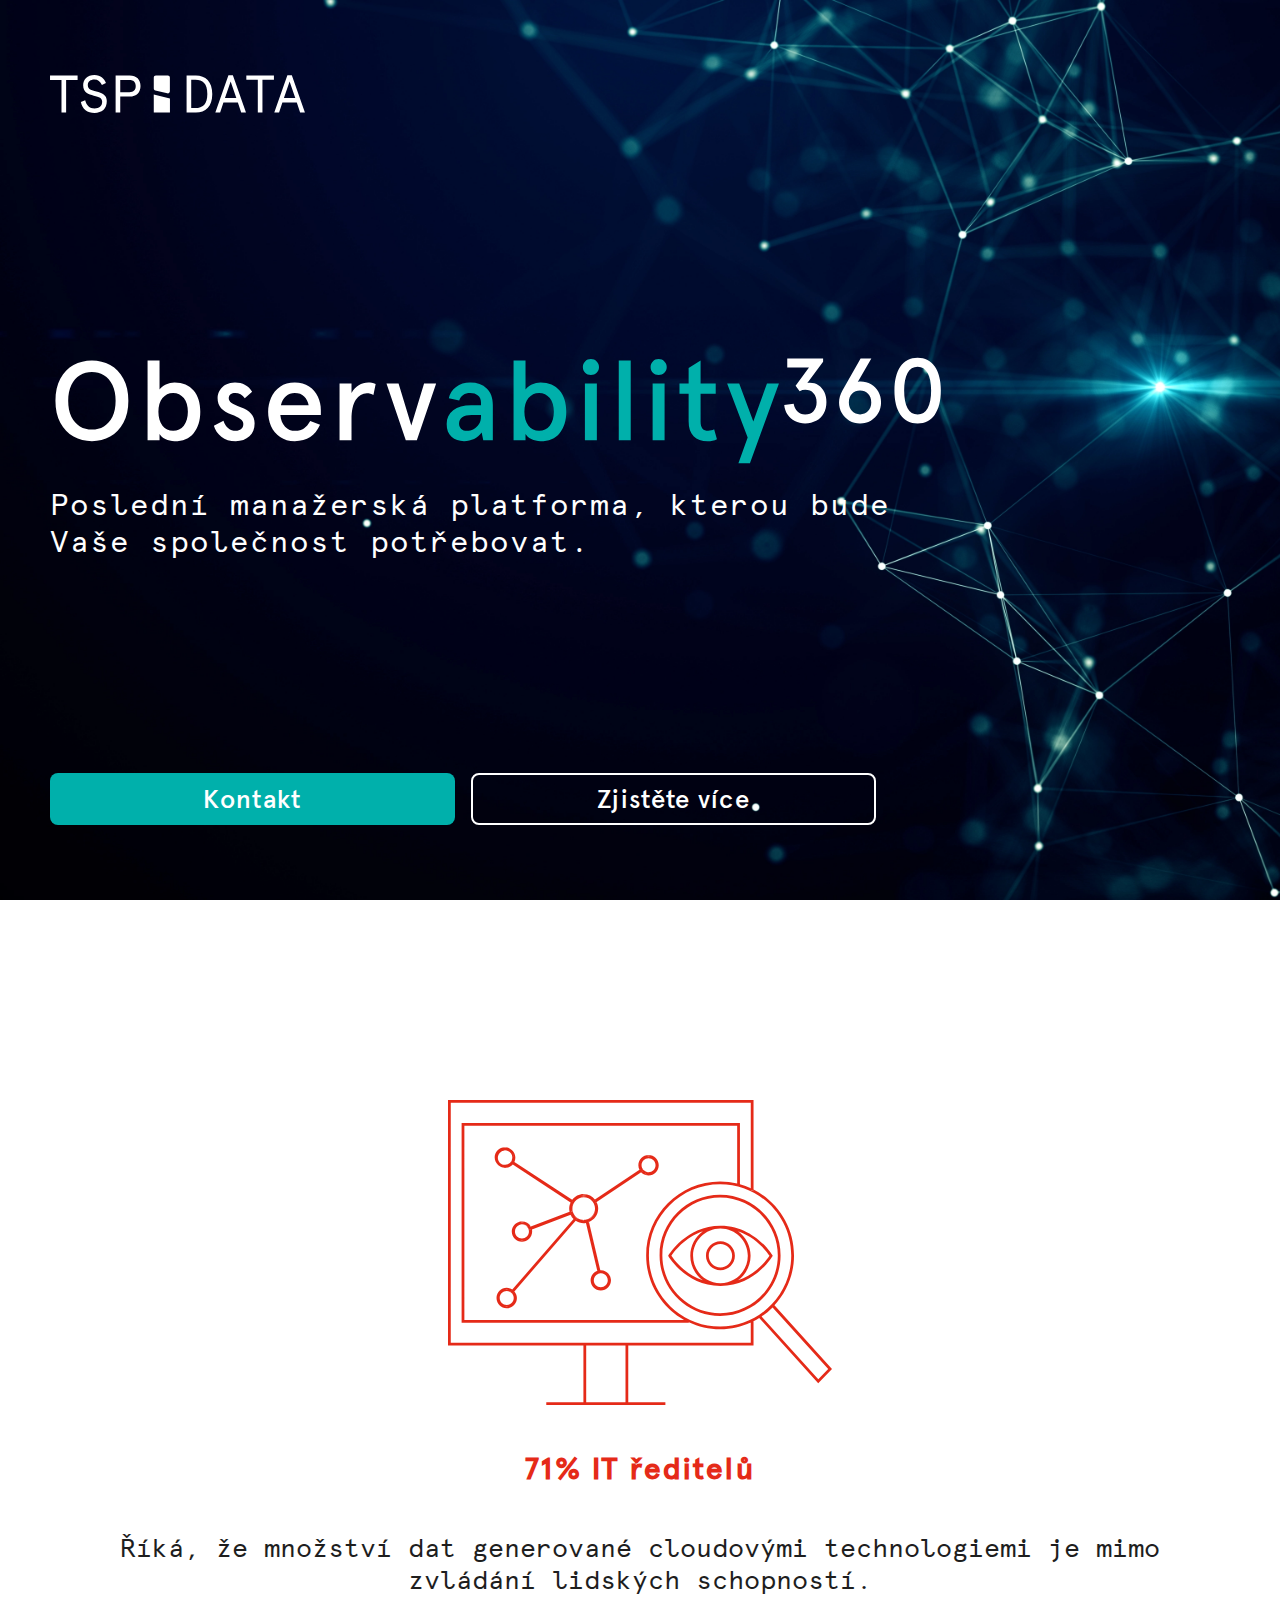
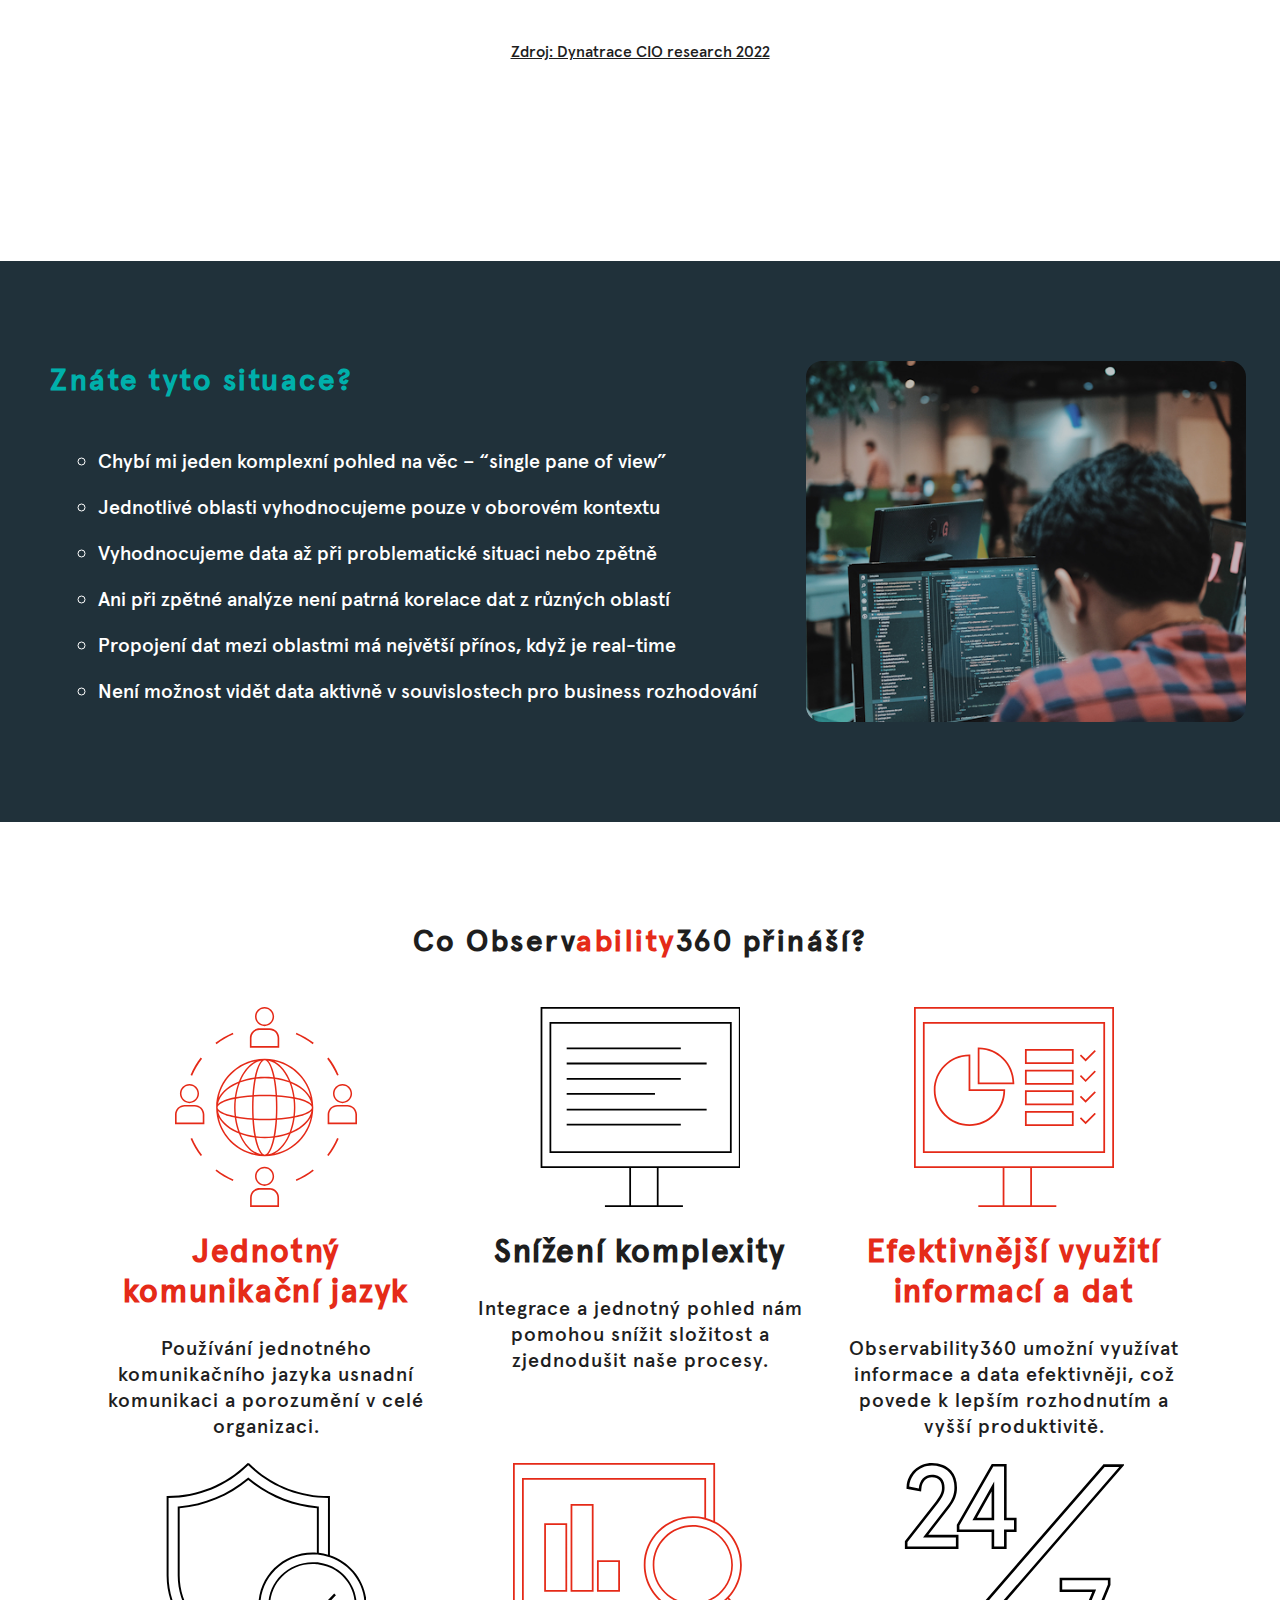
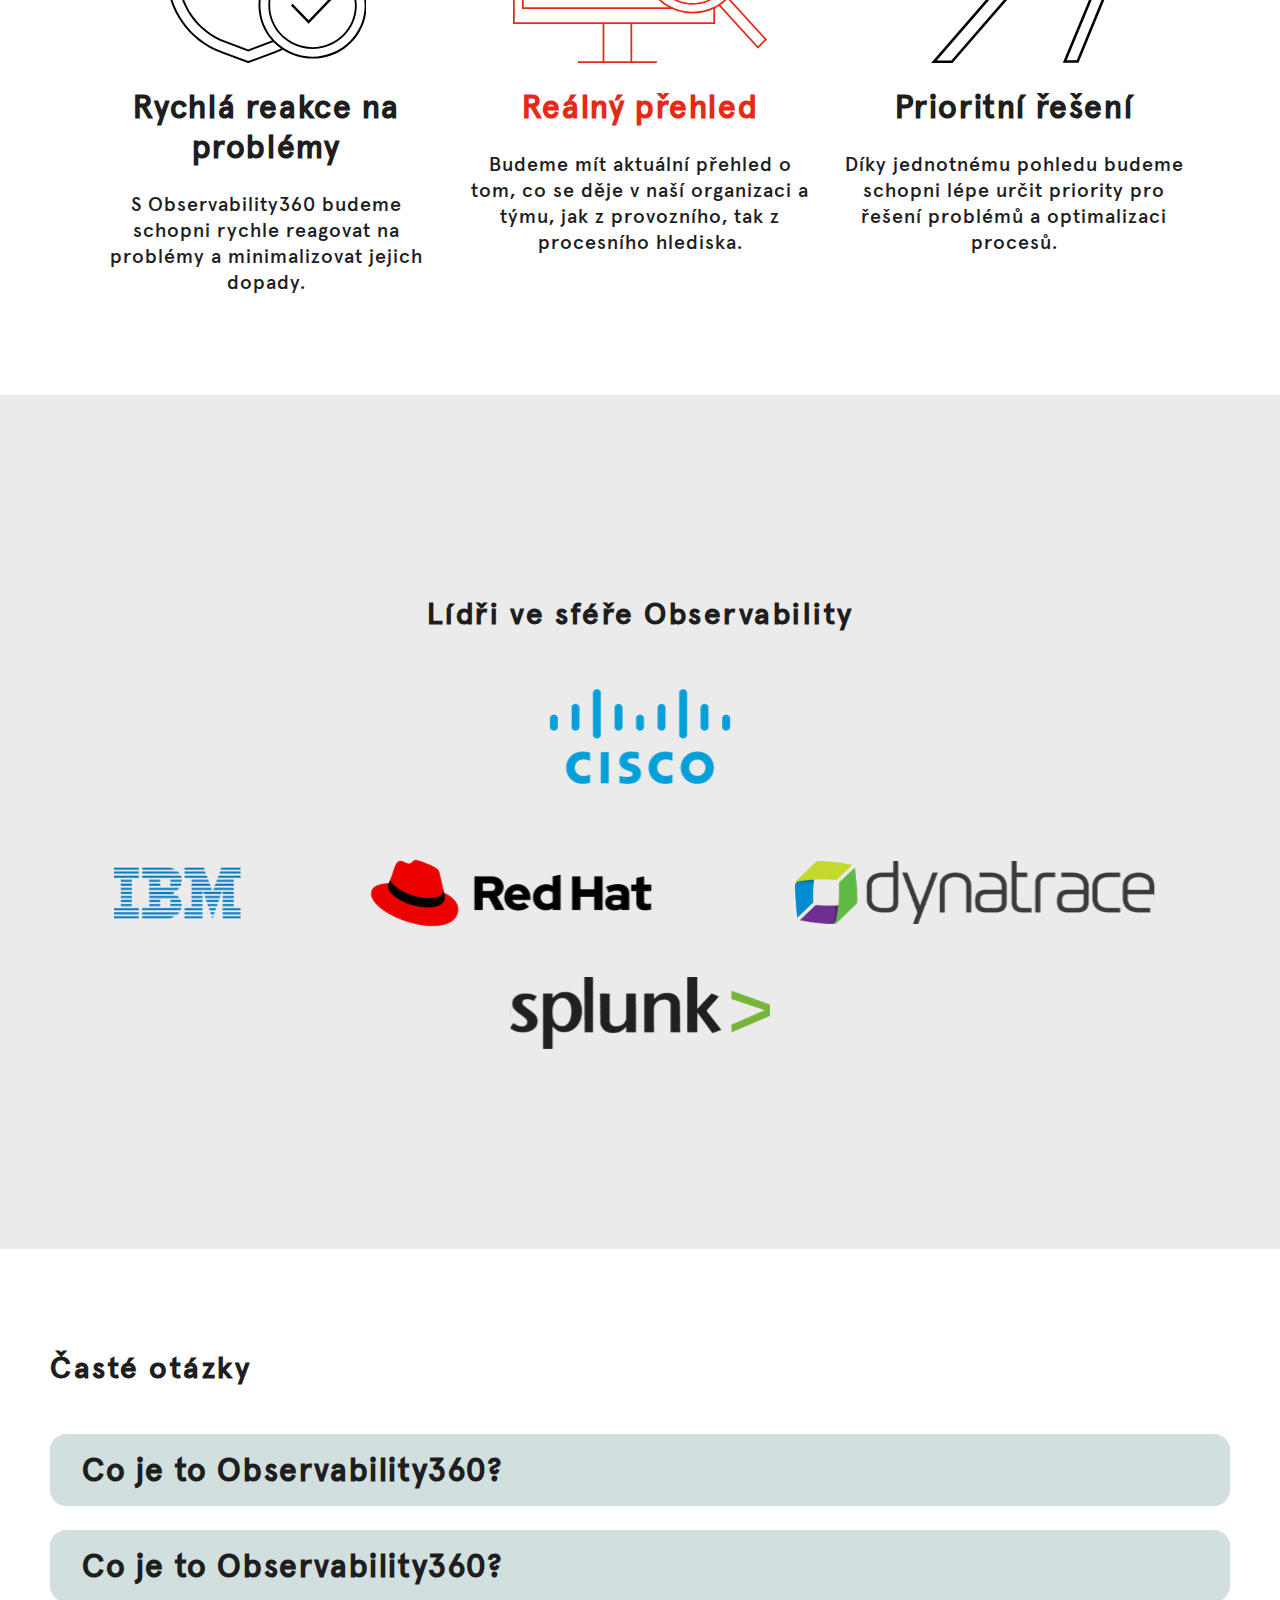
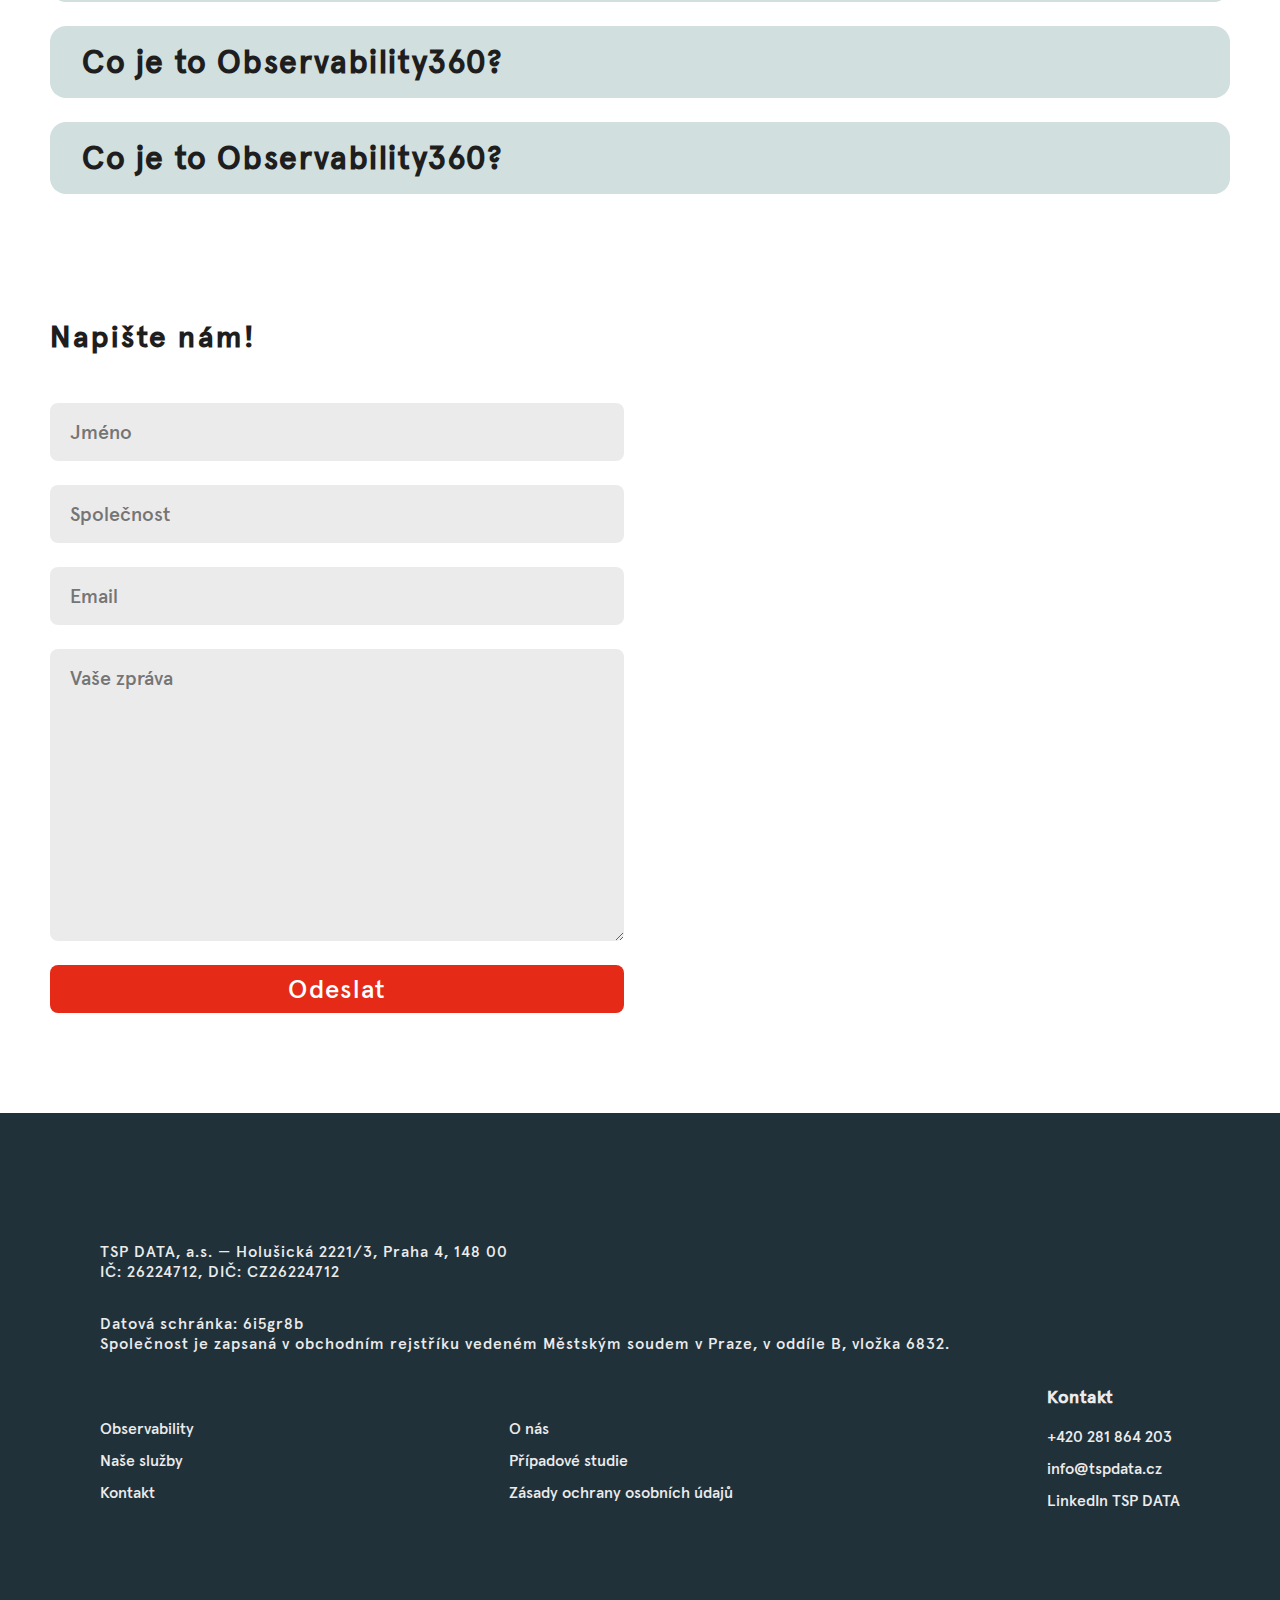
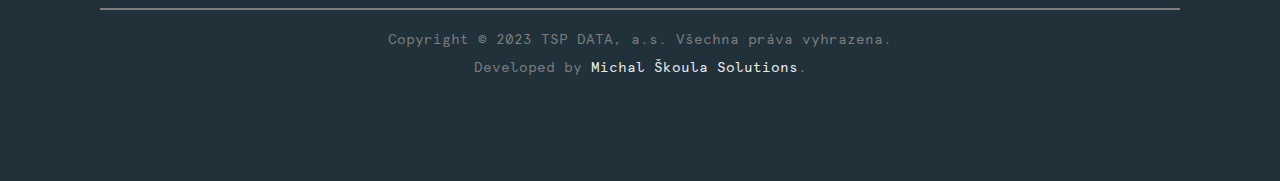
==== commit a6a7f36d: "Fixed title size and added new footer logo" ====
--- a/index.html
+++ b/index.html
@@ -197,7 +197,7 @@
         <div class="footer__row">
           <div class="footer__left">
             <div class="">
-              <a href="/"><img loading="lazy" src="https://www.tspdata.cz/wp-content/themes/tsp-data/images/logo-footer.svg" alt="TSP Data Logo"></a>
+              <a href="/"><img loading="lazy" src="assets/logos/tsp_obs_logo.svg" alt="TSP Data Logo"></a>
               <p>TSP DATA, a.s. — Holušická 2221/3, Praha 4, 148 00 <br>
                 IČ: 26224712, DIČ: CZ26224712 </p>
     
--- a/css/global.css
+++ b/css/global.css
@@ -23,7 +23,7 @@
   --font-mono: 'apercu-mono-regular-pro', sans-serif;
 
   --heading-margin: 48px;
-  --h1: 35px;
+  --h1: 30px;
   --h2: 32px;
   --h3: 26px;
   --p: 20px;
